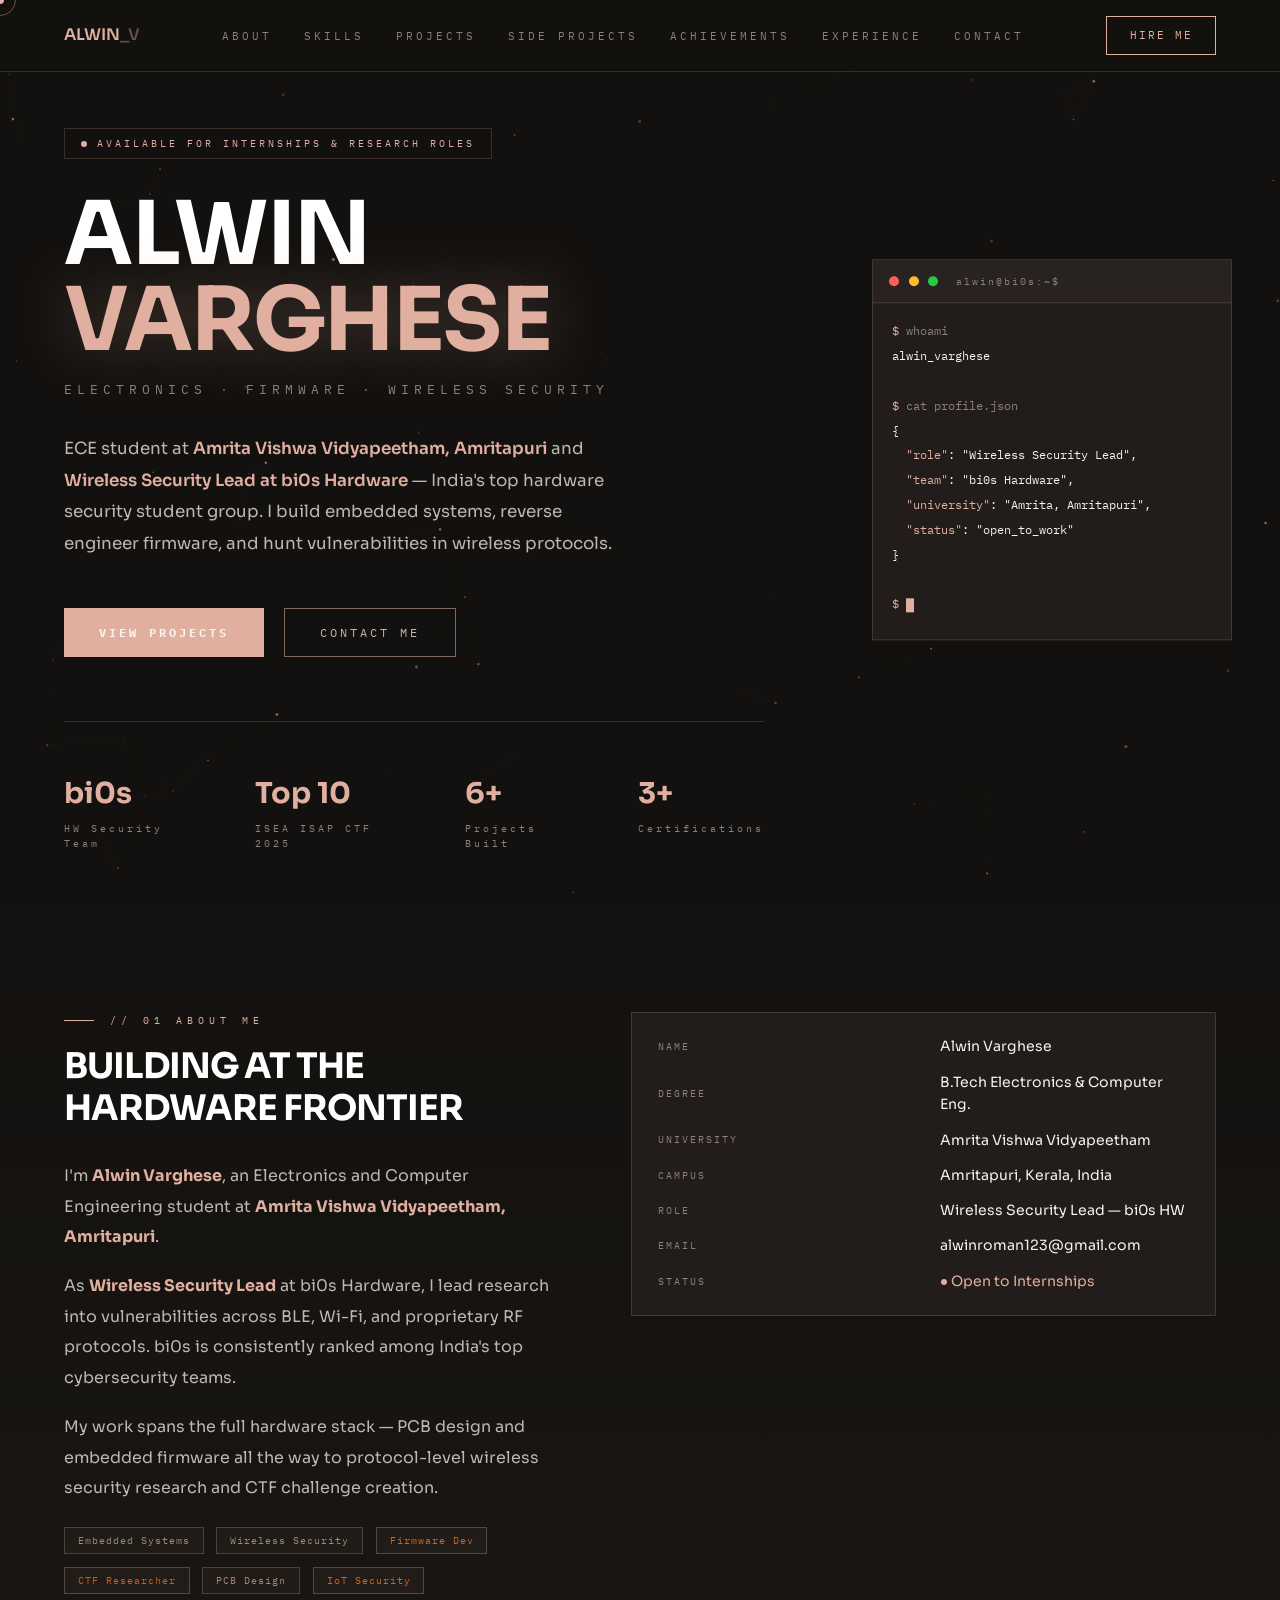
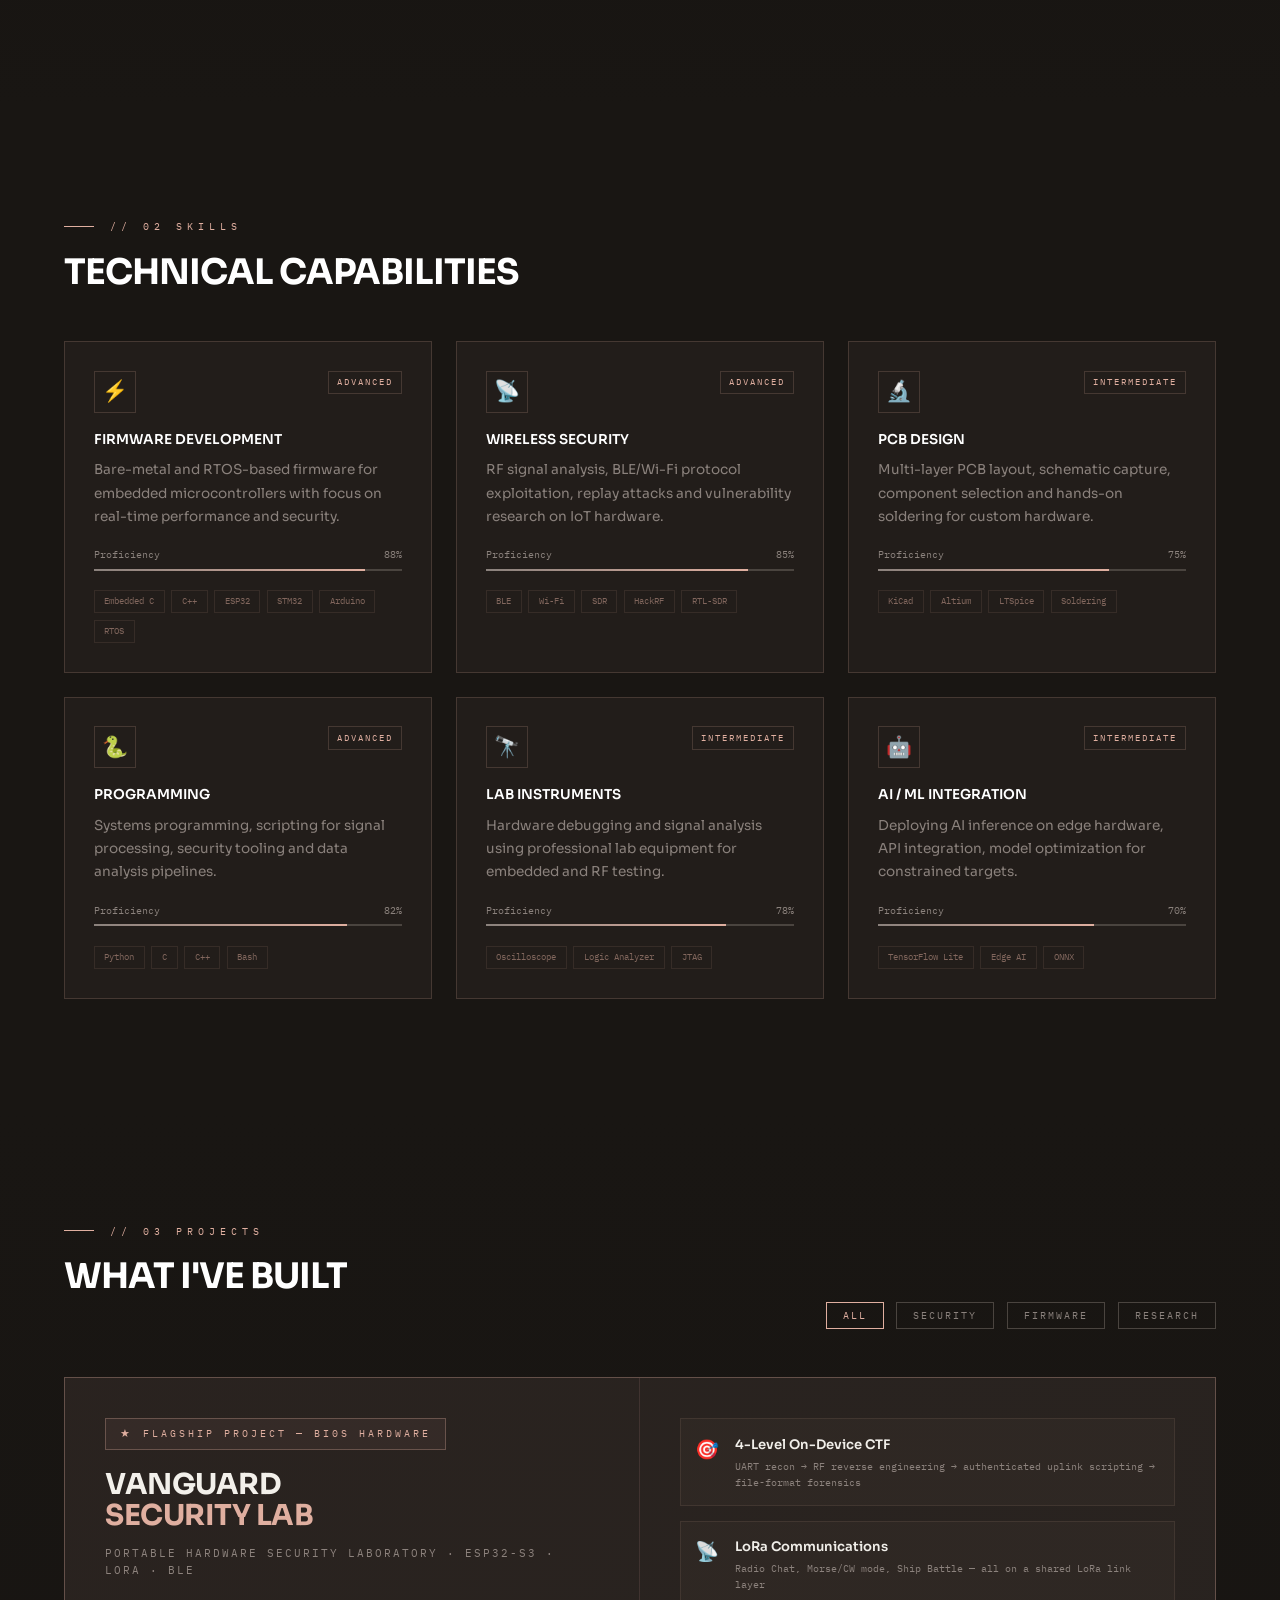
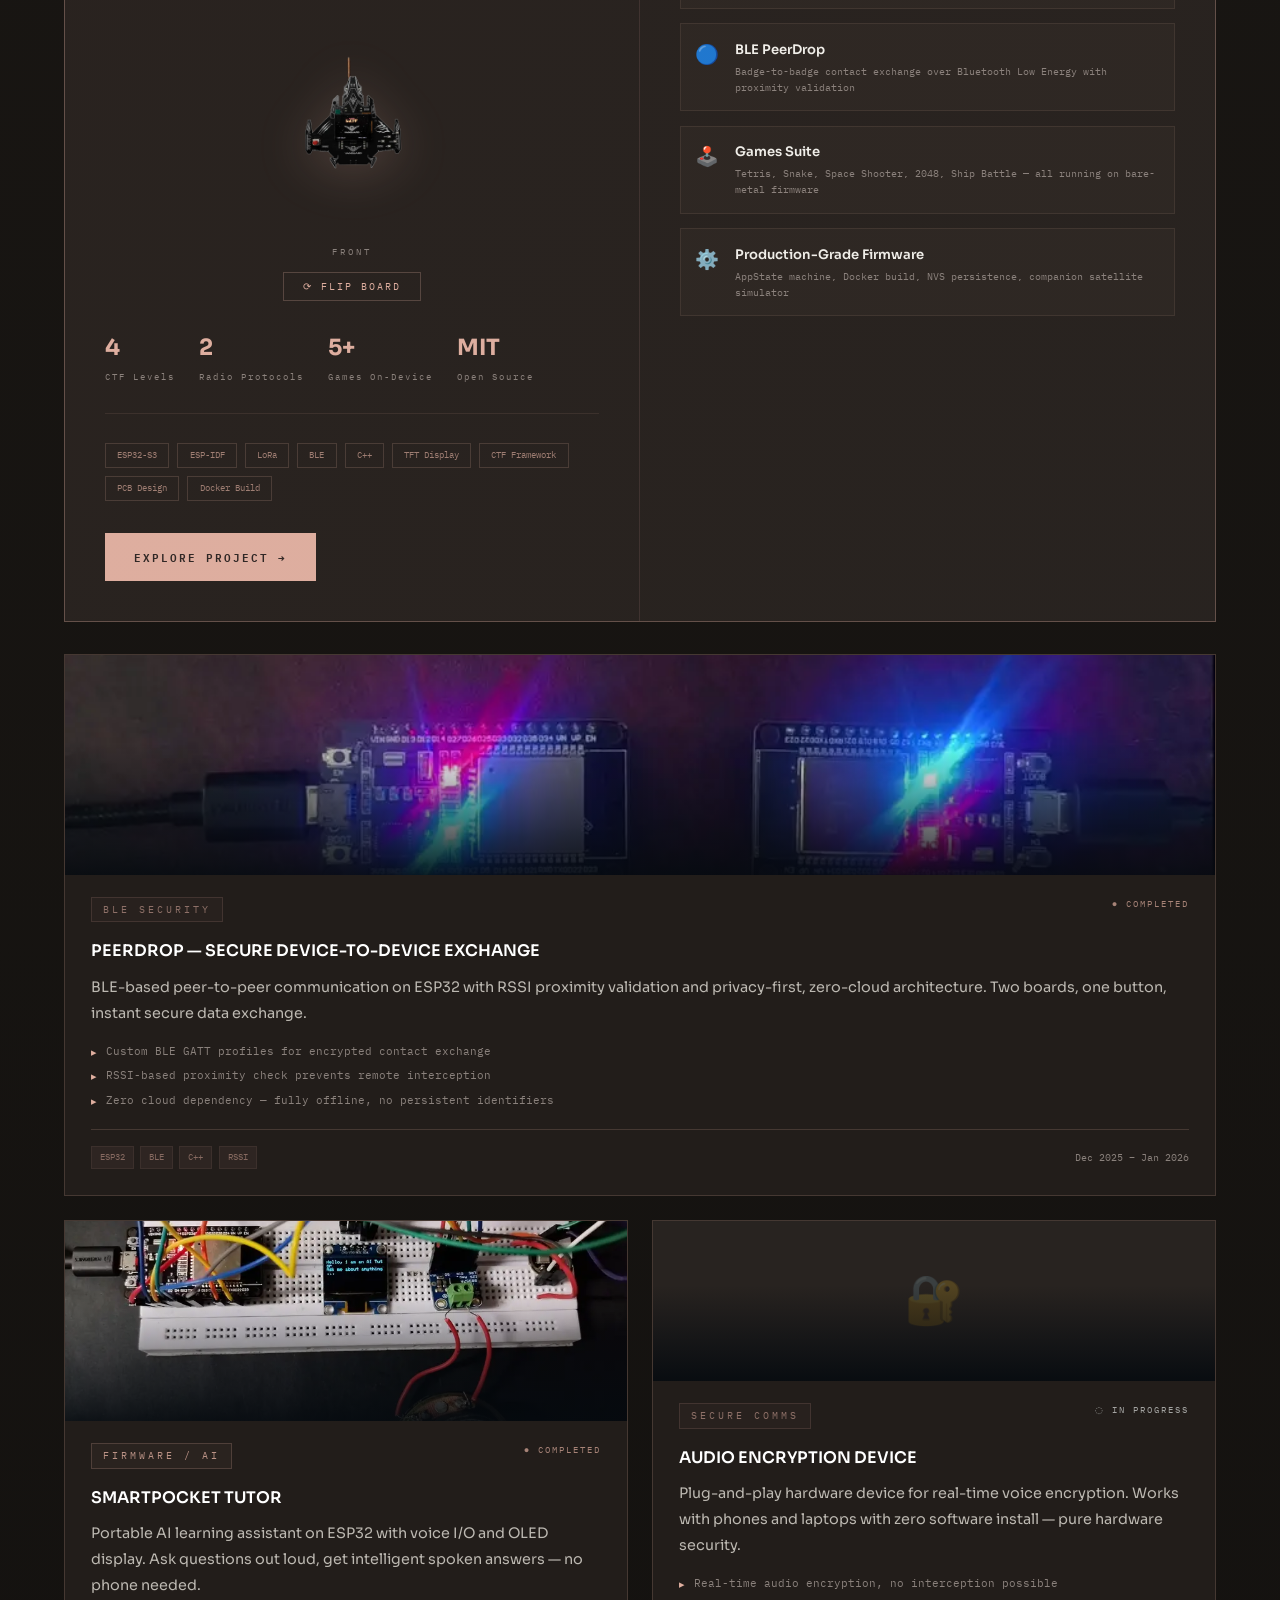
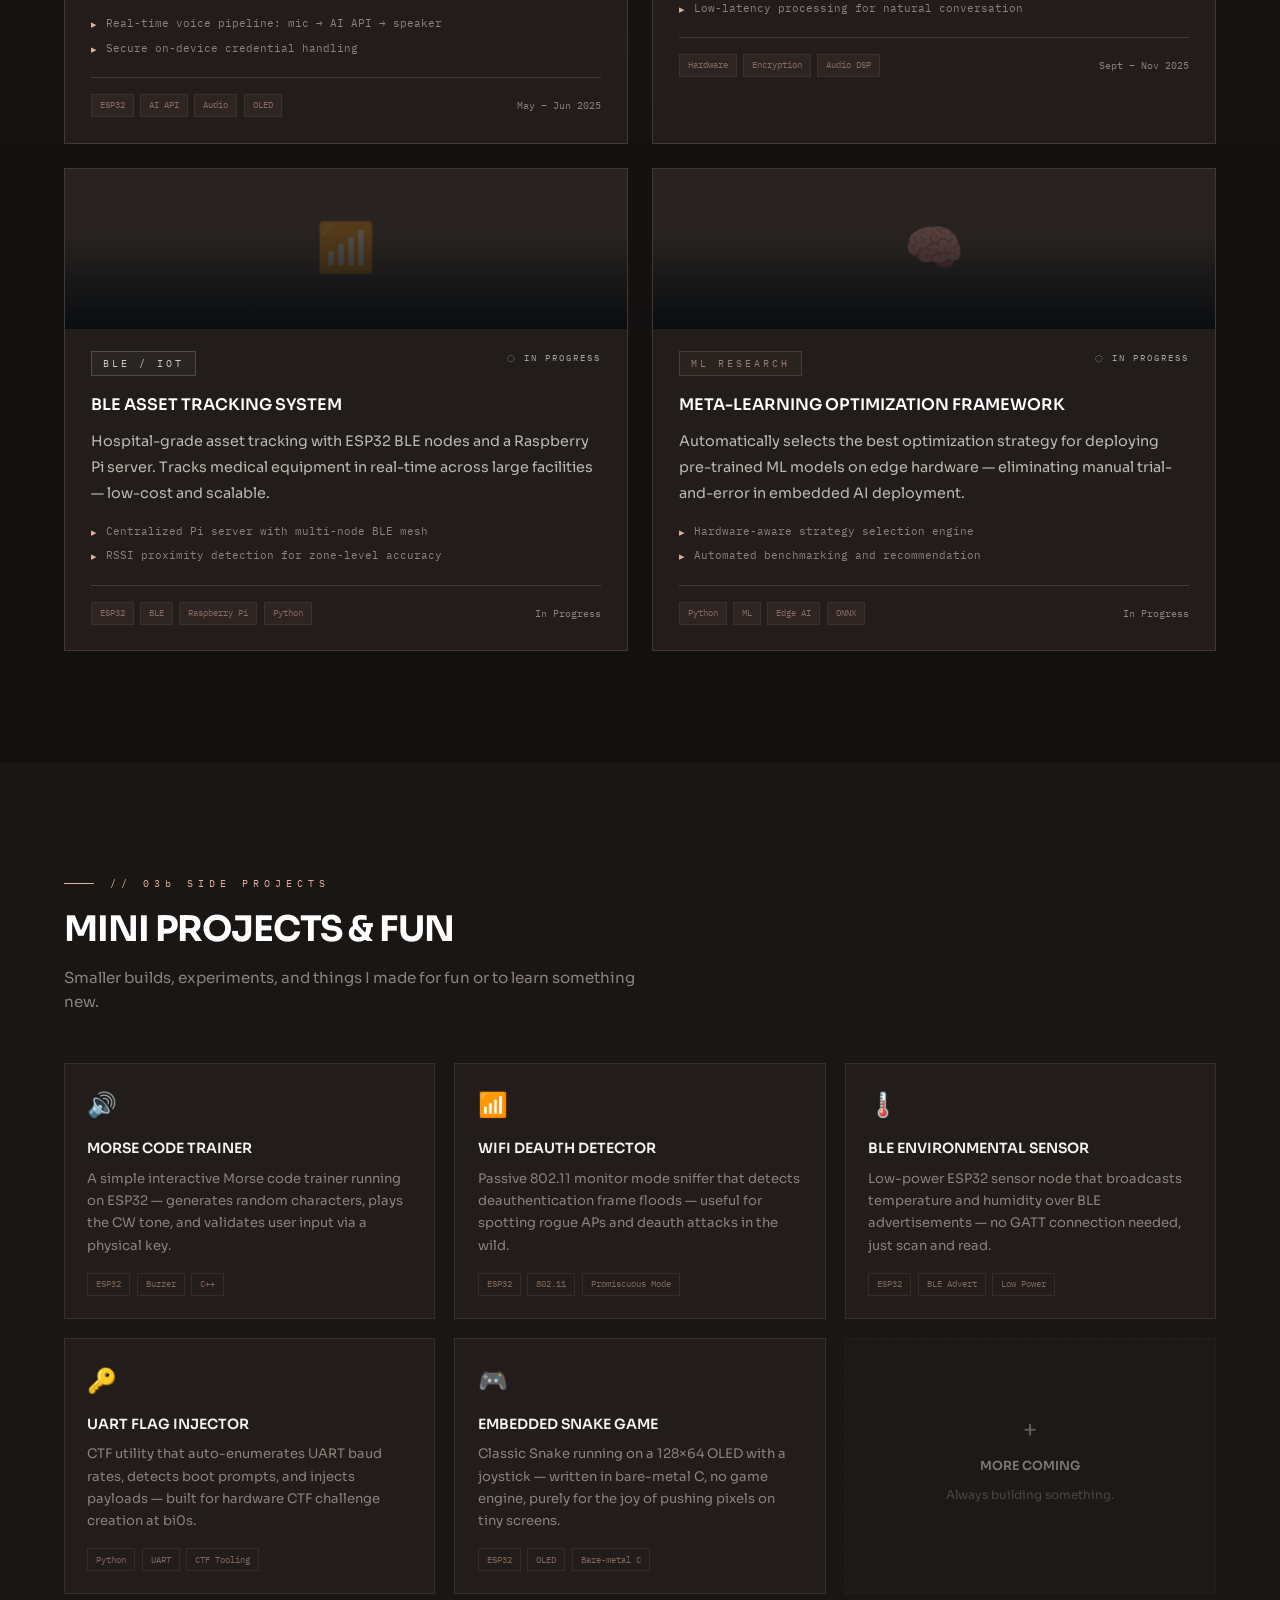
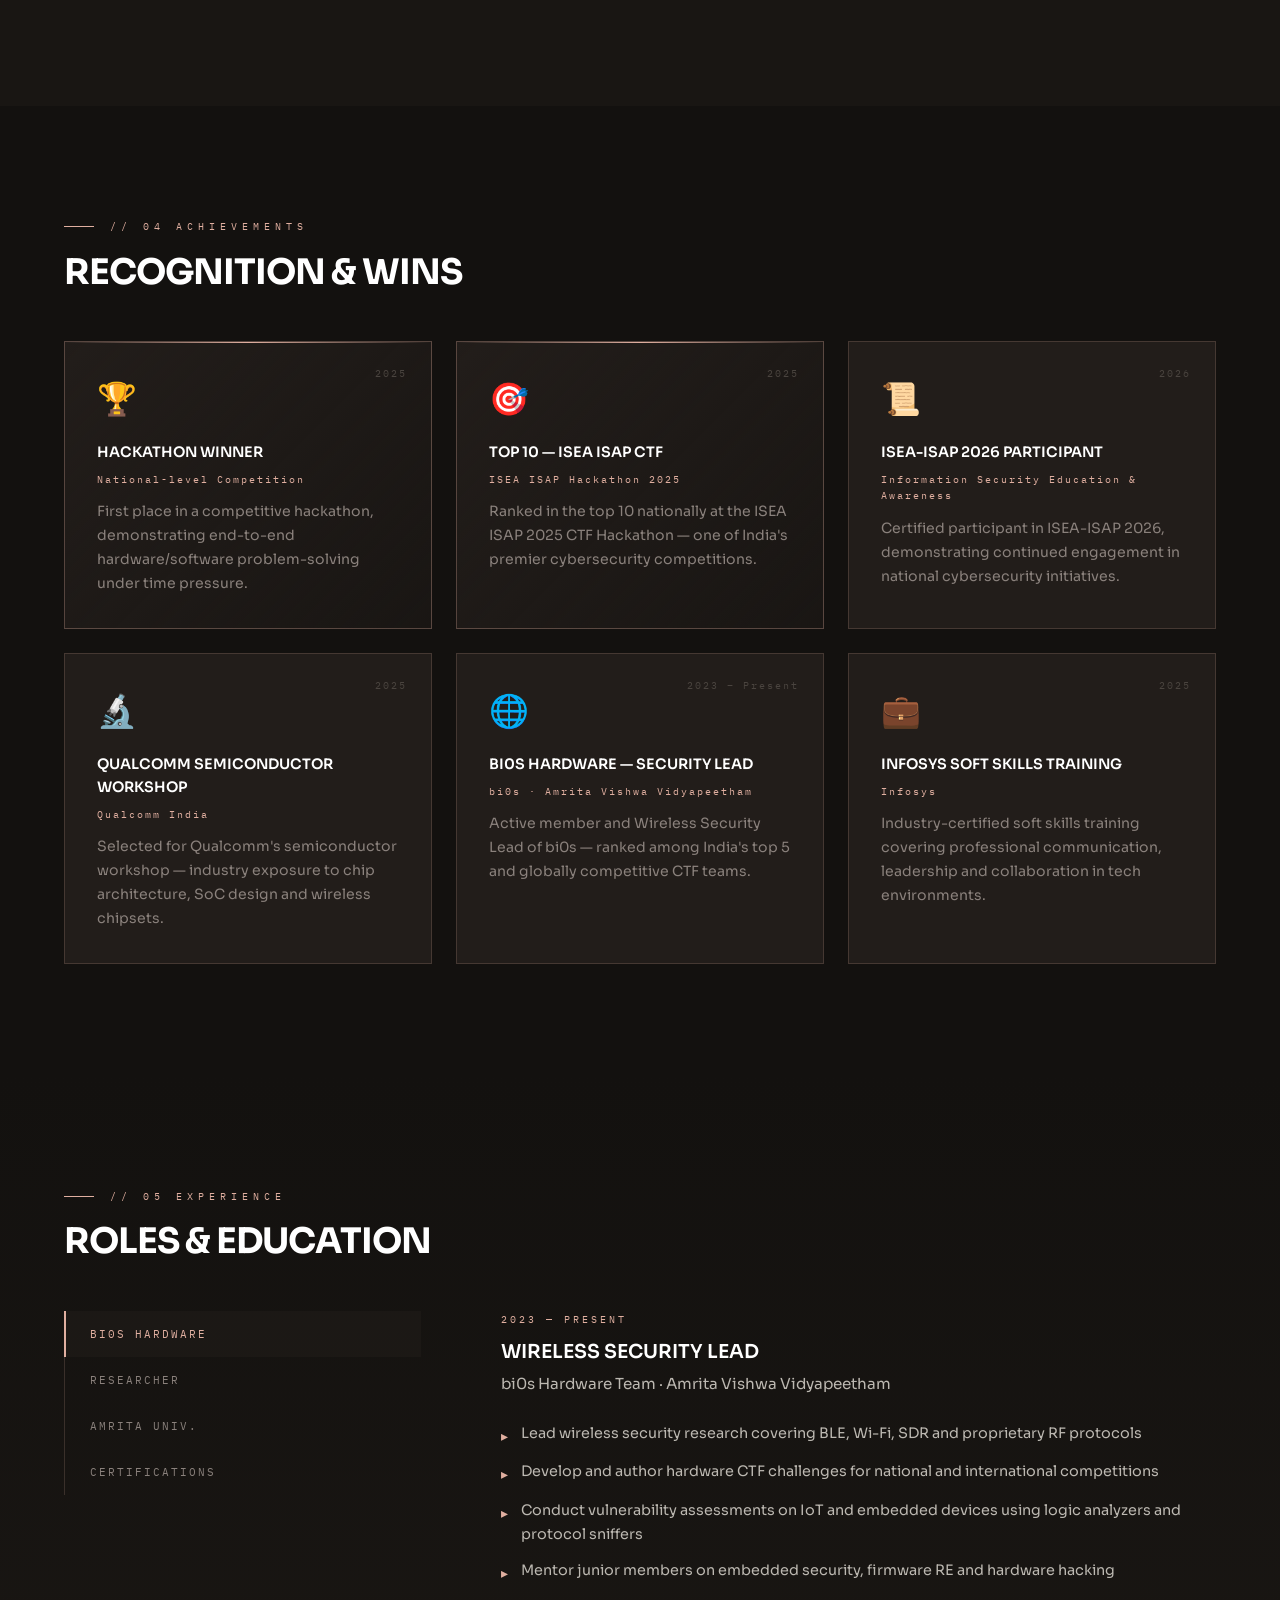
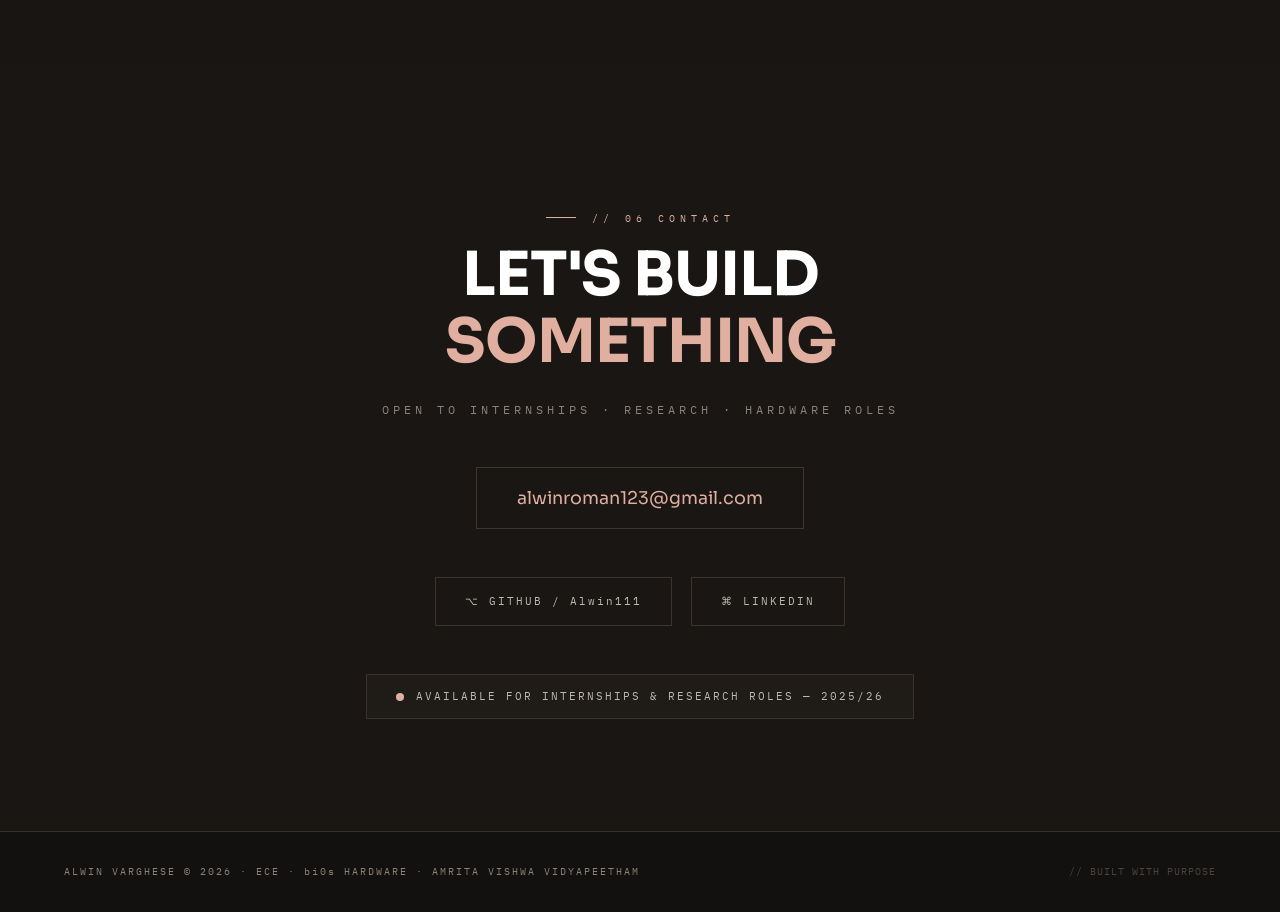
==== index.html @ 359947d6 "Initial portfolio release" ====
<!DOCTYPE html>
<html lang="en">
<head>
<meta charset="UTF-8">
<meta name="viewport" content="width=device-width, initial-scale=1.0">
<title>Alwin Varghese — Portfolio</title>
<link href="https://fonts.googleapis.com/css2?family=IBM+Plex+Mono:wght@400;500;600&family=Sora:wght@400;500;600;700&display=swap" rel="stylesheet">
<style>
*,*::before,*::after{margin:0;padding:0;box-sizing:border-box}
:root{
  --neon:#e0afa0;--neon-dim:rgba(224,175,160,0.18);--neon-glow:rgba(224,175,160,0.4);
  --purple:#a8847a;--pink:#c99a8c;--yellow:#bcb8b1;
  --bg:#13110f;--bg2:#191613;--bg3:#201c19;--card:#221d1a;--card2:#282320;
  --border:rgba(224,175,160,0.18);--border-bright:rgba(224,175,160,0.55);
  --text:#bcb8b1;--text-bright:#f4f3ee;--muted:#8a817c;--muted2:#4a443f;
  --font-mono:'IBM Plex Mono',monospace;
  --font-head:'Sora',sans-serif;
  --font-body:'Sora',sans-serif;
}
html{scroll-behavior:smooth}
body{background:var(--bg);color:var(--text);font-family:var(--font-body);font-size:16px;line-height:1.6;overflow-x:hidden;cursor:none}
.cursor{position:fixed;width:8px;height:8px;background:var(--neon);border-radius:50%;pointer-events:none;z-index:9999;transform:translate(-50%,-50%);mix-blend-mode:screen;transition:width .2s,height .2s}
.cursor-ring{position:fixed;width:32px;height:32px;border:1px solid var(--neon-glow);border-radius:50%;pointer-events:none;z-index:9998;transform:translate(-50%,-50%);transition:all .12s ease}
.cursor.big{width:16px;height:16px}
.cursor-ring.big{width:50px;height:50px;border-color:rgba(224,175,160,.7)}
#bgCanvas{position:fixed;top:0;left:0;width:100%;height:100%;z-index:0}
.scanline{position:fixed;top:0;left:0;right:0;height:2px;background:linear-gradient(90deg,transparent,rgba(224,175,160,.06),transparent);z-index:3;pointer-events:none;animation:scan 7s linear infinite}
@keyframes scan{0%{top:-2px}100%{top:100vh}}

/* NAV */
nav{position:fixed;top:0;left:0;right:0;z-index:100;padding:1rem 4rem;display:flex;justify-content:space-between;align-items:center;background:rgba(19,17,15,.94);backdrop-filter:blur(24px);border-bottom:1px solid var(--border)}
.nav-logo{font-family:var(--font-head);font-size:1rem;font-weight:600;color:var(--neon);letter-spacing:0px;cursor:none}
.nav-logo span{color:rgba(224,175,160,.4)}
.nav-links{display:flex;gap:2rem;list-style:none}
.nav-links a{font-family:var(--font-mono);font-size:.68rem;color:var(--muted);text-decoration:none;letter-spacing:3px;text-transform:uppercase;transition:color .3s;position:relative;cursor:none}
.nav-links a::after{content:'';position:absolute;bottom:-4px;left:0;width:0;height:1px;background:var(--neon);transition:width .3s}
.nav-links a:hover{color:#e0afa0}
.nav-links a:hover::after{width:100%}
.nav-cta{font-family:var(--font-mono);font-size:.68rem;padding:.6rem 1.4rem;background:transparent;color:var(--neon);border:1px solid var(--neon);cursor:none;transition:all .3s;letter-spacing:2px;text-decoration:none}
.nav-cta:hover{background:var(--neon);color:#f4f3ee}
section{position:relative;z-index:1}

/* HERO */
#hero{min-height:100vh;display:flex;align-items:center;padding:0 4rem;padding-top:80px;overflow:hidden}
.hero-left{flex:1;max-width:700px}
.hero-status{display:inline-flex;align-items:center;gap:.6rem;font-family:var(--font-mono);font-size:.65rem;color:var(--neon);letter-spacing:3px;border:1px solid var(--neon-dim);padding:.4rem 1rem;margin-bottom:2rem;opacity:0;animation:fadeUp .7s .2s forwards}
.hero-status-dot{width:6px;height:6px;background:var(--neon);border-radius:50%;animation:pulse 2s infinite}
@keyframes pulse{0%,100%{opacity:1;transform:scale(1)}50%{opacity:.5;transform:scale(.7)}}
h1.hero-name{font-family:var(--font-head);font-size:clamp(3rem,7vw,5.5rem);font-weight:700;line-height:.98;letter-spacing:-1.5px;color:#fff;margin-bottom:1rem;opacity:0;animation:fadeUp .7s .4s forwards}
h1.hero-name .line2{color:var(--neon);display:block;text-shadow:0 0 60px rgba(224,175,160,.3)}
.hero-role{font-family:var(--font-mono);font-size:.8rem;color:var(--muted);letter-spacing:5px;margin-bottom:2rem;opacity:0;animation:fadeUp .7s .6s forwards}
.hero-role span{color:rgba(224,175,160,.5);margin:0 .8rem}
.hero-desc{font-size:1.05rem;color:var(--text);line-height:1.9;max-width:560px;margin-bottom:3rem;opacity:0;animation:fadeUp .7s .8s forwards}
.hero-desc strong{color:var(--neon);font-weight:600}
.hero-actions{display:flex;gap:1.2rem;flex-wrap:wrap;opacity:0;animation:fadeUp .7s 1s forwards}
.btn-main{font-family:var(--font-mono);font-size:.72rem;letter-spacing:3px;padding:1rem 2.2rem;background:var(--neon);color:#f4f3ee;border:none;cursor:none;font-weight:700;transition:all .3s;text-transform:uppercase}
.btn-main:hover{background:#c99a8c;transform:translateY(-2px)}
.btn-ghost{font-family:var(--font-mono);font-size:.72rem;letter-spacing:3px;padding:1rem 2.2rem;background:transparent;color:var(--text);border:1px solid var(--border-bright);cursor:none;transition:all .3s;text-transform:uppercase}
.btn-ghost:hover{border-color:var(--neon);color:var(--neon);transform:translateY(-2px)}
.hero-metrics{display:flex;gap:3rem;margin-top:4rem;padding-top:3rem;border-top:1px solid var(--border);opacity:0;animation:fadeUp .7s 1.2s forwards}
.metric{display:flex;flex-direction:column;gap:.3rem}
.metric-val{font-family:var(--font-head);font-size:1.8rem;font-weight:700;color:#e0afa0}
.metric-label{font-family:var(--font-mono);font-size:.6rem;color:var(--muted);letter-spacing:3px}
.hero-right{position:absolute;right:3rem;top:50%;transform:translateY(-50%);opacity:0;animation:fadeIn 1.5s 1.5s forwards}
.terminal{width:360px;background:var(--card);border:1px solid var(--border);font-family:var(--font-mono);font-size:.72rem;overflow:hidden}
.terminal-bar{display:flex;align-items:center;gap:.6rem;padding:.8rem 1rem;background:var(--card2);border-bottom:1px solid var(--border)}
.t-dot{width:10px;height:10px;border-radius:50%}
.t-dot.r{background:#ff5f57}.t-dot.y{background:#febc2e}.t-dot.g{background:#28c840}
.terminal-title{font-size:.65rem;color:var(--muted);margin-left:.5rem;letter-spacing:2px}
.terminal-body{padding:1.2rem}
.t-line{color:var(--muted);margin-bottom:.4rem;line-height:1.6}
.t-line .prompt{color:#e0afa0}
.t-line .val{color:var(--text-bright)}
.t-line .val.green{color:#f4f3ee}.t-line .val.yellow{color:#e0afa0}.t-line .val.cyan{color:#f4f3ee}
.t-cursor{display:inline-block;width:8px;height:14px;background:var(--neon);animation:blink 1s infinite;vertical-align:middle}
@keyframes blink{0%,100%{opacity:1}50%{opacity:0}}

/* SECTION COMMON */
.section-eyebrow{font-family:var(--font-mono);font-size:.65rem;color:var(--neon);letter-spacing:5px;margin-bottom:1rem;display:flex;align-items:center;gap:1rem}
.section-eyebrow::before{content:'';width:30px;height:1px;background:var(--neon)}
.section-h{font-family:var(--font-head);font-size:clamp(1.6rem,3vw,2.2rem);font-weight:700;color:#fff;letter-spacing:-1px;margin-bottom:2rem;line-height:1.2}

/* ABOUT */
#about{padding:7rem 4rem;background:linear-gradient(180deg,var(--bg) 0%,var(--bg2) 100%)}
.about-grid{display:grid;grid-template-columns:1fr 1.2fr;gap:5rem;align-items:start}
.about-p{font-size:1rem;color:var(--text);line-height:1.9;margin-bottom:1.2rem}
.about-p strong{color:#e0afa0}
.badge-row{display:flex;gap:.8rem;flex-wrap:wrap;margin-top:1.5rem}
.badge{font-family:var(--font-mono);font-size:.6rem;padding:.3rem .8rem;border:1px solid rgba(224,175,160,.25);color:rgba(224,175,160,.7);letter-spacing:1px;background:rgba(224,175,160,.04)}
.badge.purple{border-color:rgba(168,132,122,.4);color:rgba(220,110,40,.9);background:rgba(168,132,122,.06)}
.badge.pink{border-color:rgba(168,132,122,.4);color:rgba(220,100,35,.9);background:rgba(168,132,122,.06)}
.info-card{background:var(--card);border:1px solid var(--border);padding:1.4rem 1.6rem;display:grid;grid-template-columns:1fr 1fr;gap:.8rem 2rem}
.info-row{display:contents}
.info-key{font-family:var(--font-mono);font-size:.65rem;color:var(--muted);letter-spacing:2px;align-self:center}
.info-val{font-size:.88rem;color:var(--text-bright);align-self:center}
.info-val.online{color:#e0afa0}

/* SKILLS */
#skills{padding:7rem 4rem;background:var(--bg2)}
.skills-container{display:grid;grid-template-columns:repeat(3,1fr);gap:1.5rem;margin-top:3rem}
.skill-card{background:var(--card);border:1px solid var(--border);padding:1.8rem;position:relative;overflow:hidden;transition:all .35s}
.skill-card:hover{border-color:var(--border-bright);transform:translateY(-5px)}
.skill-card-top{display:flex;align-items:flex-start;justify-content:space-between;margin-bottom:1rem}
.skill-icon2{width:42px;height:42px;border:1px solid var(--neon-dim);display:flex;align-items:center;justify-content:center;font-size:1.3rem}
.skill-level{font-family:var(--font-mono);font-size:.58rem;color:var(--neon);letter-spacing:2px;padding:.2rem .5rem;border:1px solid var(--neon-dim)}
.skill-title{font-family:var(--font-head);font-size:.85rem;font-weight:600;color:#fff;letter-spacing:0px;margin-bottom:.5rem}
.skill-desc2{font-size:.85rem;color:var(--muted);line-height:1.7;margin-bottom:1.2rem}
.skill-bar-wrap{margin-bottom:1.2rem}
.skill-bar-label{display:flex;justify-content:space-between;font-family:var(--font-mono);font-size:.6rem;color:var(--muted);margin-bottom:.4rem}
.skill-bar{height:2px;background:var(--muted2);position:relative;overflow:hidden}
.skill-bar-fill{height:100%;background:linear-gradient(90deg,#8a817c,#e0afa0);width:0;transition:width 1.5s cubic-bezier(.4,0,.2,1)}
.skill-tags2{display:flex;flex-wrap:wrap;gap:.4rem}
.stag{font-family:var(--font-mono);font-size:.58rem;padding:.2rem .6rem;color:rgba(224,175,160,.5);border:1px solid rgba(224,175,160,.1)}

/* ===== PROJECTS ===== */
#projects{padding:7rem 4rem;background:linear-gradient(180deg,var(--bg2) 0%,var(--bg) 100%)}
.projects-header{display:flex;justify-content:space-between;align-items:flex-end;margin-bottom:3rem}
.proj-filter{display:flex;gap:.8rem;flex-wrap:wrap}
.filter-btn{font-family:var(--font-mono);font-size:.62rem;letter-spacing:2px;padding:.4rem 1rem;background:transparent;color:var(--muted);border:1px solid var(--muted2);cursor:none;transition:all .3s;text-transform:uppercase}
.filter-btn.active,.filter-btn:hover{color:var(--neon);border-color:#e0afa0}
.projects-grid2{display:grid;grid-template-columns:repeat(2,1fr);gap:1.5rem}
.proj-card{background:var(--card);border:1px solid var(--border);overflow:hidden;transition:all .35s;position:relative;cursor:none}
.proj-card:hover{border-color:rgba(224,175,160,.4);transform:translateY(-4px)}
.proj-card.featured{grid-column:span 2}
/* Clickable */
.proj-card-link{display:block;text-decoration:none;color:inherit;cursor:none}
.proj-card-link:hover .proj-title2{color:#e0afa0}

/* PROJECT IMAGE */
.proj-img-wrap{position:relative;overflow:hidden;height:220px;background:var(--card2)}
.proj-img-wrap img{width:100%;height:100%;object-fit:cover;transition:transform .5s ease;display:block}
.proj-card:hover .proj-img-wrap img{transform:scale(1.04)}
.proj-img-placeholder{height:160px;background:var(--card2);display:flex;align-items:center;justify-content:center;font-size:3rem;color:rgba(224,175,160,.2);position:relative}
.proj-img-overlay{position:absolute;inset:0;background:linear-gradient(to bottom,transparent 40%,rgba(5,10,15,.9));pointer-events:none}
.proj-click-hint{position:absolute;bottom:.8rem;right:1rem;font-family:var(--font-mono);font-size:.6rem;color:var(--neon);letter-spacing:2px;opacity:0;transition:opacity .3s}
.proj-card:hover .proj-click-hint{opacity:1}

.proj-header{padding:1.4rem 1.6rem 0;display:flex;justify-content:space-between;align-items:flex-start}
.proj-cat{font-family:var(--font-mono);font-size:.6rem;letter-spacing:3px;padding:.25rem .7rem;border:1px solid;text-transform:uppercase}
.proj-cat.security{color:rgba(168,132,122,.8);border-color:rgba(168,132,122,.2);background:rgba(168,132,122,.04)}
.proj-cat.firmware{color:rgba(224,175,160,.8);border-color:rgba(224,175,160,.2);background:rgba(224,175,160,.04)}
.proj-cat.research{color:rgba(168,132,122,.9);border-color:rgba(168,132,122,.25);background:rgba(168,132,122,.05)}
.proj-cat.ble{color:rgba(220,222,221,.9);border-color:rgba(220,222,221,.2);background:rgba(220,222,221,.04)}
.proj-status-badge{font-family:var(--font-mono);font-size:.58rem;letter-spacing:2px;color:var(--muted)}
.proj-status-badge.wip{color:rgba(220,222,221,.7)}
.proj-status-badge.done{color:rgba(224,175,160,.7)}
.proj-body{padding:1rem 1.6rem 1.6rem}
.proj-title2{font-family:var(--font-head);font-size:1rem;font-weight:600;color:#fff;letter-spacing:0px;margin-bottom:.7rem;transition:color .3s}
.proj-desc2{font-size:.9rem;color:var(--text);line-height:1.8;margin-bottom:1rem}
.proj-highlights{display:flex;flex-direction:column;gap:.4rem;margin-bottom:1.2rem}
.proj-highlight{font-family:var(--font-mono);font-size:.67rem;color:var(--muted);display:flex;align-items:flex-start;gap:.6rem}
.proj-highlight::before{content:"▸";color:var(--neon);flex-shrink:0;margin-top:1px}
.proj-footer{display:flex;justify-content:space-between;align-items:center;padding-top:1rem;border-top:1px solid var(--border)}
.proj-tags2{display:flex;gap:.4rem;flex-wrap:wrap}
.ptag{font-family:var(--font-mono);font-size:.57rem;padding:.2rem .5rem;background:rgba(224,175,160,.06);color:rgba(224,175,160,.5);border:1px solid rgba(224,175,160,.08)}
.proj-date{font-family:var(--font-mono);font-size:.6rem;color:var(--muted);white-space:nowrap}

/* ===== PROJECT DETAIL MODAL ===== */
.modal-overlay{position:fixed;inset:0;background:rgba(16,14,12,.98);z-index:500;overflow-y:auto;opacity:0;pointer-events:none;transition:opacity .4s}
.modal-overlay.open{opacity:1;pointer-events:all}
.modal-inner{max-width:900px;margin:0 auto;padding:6rem 3rem 4rem;min-height:100vh}
.modal-back{font-family:var(--font-mono);font-size:.7rem;color:var(--neon);letter-spacing:3px;background:transparent;border:1px solid var(--neon-dim);padding:.6rem 1.2rem;cursor:none;margin-bottom:3rem;display:inline-flex;align-items:center;gap:.6rem;transition:all .3s}
.modal-back:hover{background:rgba(224,175,160,.07)}
.modal-eyebrow{font-family:var(--font-mono);font-size:.65rem;color:var(--neon);letter-spacing:4px;margin-bottom:1rem}
.modal-title{font-family:var(--font-head);font-size:clamp(1.8rem,4vw,2.8rem);font-weight:700;color:#fff;letter-spacing:-1px;margin-bottom:1rem;line-height:1.1}
.modal-sub{font-size:1.05rem;color:var(--text);line-height:1.9;margin-bottom:2rem}
.modal-meta{display:flex;gap:2rem;flex-wrap:wrap;margin-bottom:3rem;padding-bottom:2rem;border-bottom:1px solid var(--border)}
.modal-meta-item{display:flex;flex-direction:column;gap:.3rem}
.modal-meta-key{font-family:var(--font-mono);font-size:.6rem;color:var(--muted);letter-spacing:3px}
.modal-meta-val{font-size:.9rem;color:var(--text-bright)}
/* Images in modal */
.modal-images{display:grid;grid-template-columns:repeat(auto-fit,minmax(350px,1fr));gap:1rem;margin-bottom:2.5rem}
.modal-img-wrap{position:relative;overflow:hidden;border:1px solid var(--border)}
.modal-img-wrap img{width:100%;height:280px;object-fit:cover;display:block;transition:transform .4s}
.modal-img-wrap:hover img{transform:scale(1.03)}
.modal-img-caption{font-family:var(--font-mono);font-size:.6rem;color:var(--muted);padding:.5rem .8rem;background:var(--card2);letter-spacing:2px}
/* Sections in modal */
.modal-section{margin-bottom:2.5rem}
.modal-section-title{font-family:var(--font-head);font-size:.85rem;font-weight:600;color:var(--neon);letter-spacing:3px;margin-bottom:1.2rem;display:flex;align-items:center;gap:1rem}
.modal-section-title::after{content:'';flex:1;height:1px;background:var(--border)}
.modal-section p{font-size:.95rem;color:var(--text);line-height:1.9;margin-bottom:.8rem}
.modal-bullets{list-style:none;display:flex;flex-direction:column;gap:.7rem}
.modal-bullets li{font-size:.92rem;color:var(--text);line-height:1.7;display:flex;gap:.8rem}
.modal-bullets li::before{content:"▸";color:var(--neon);flex-shrink:0;margin-top:3px}
.modal-tags-row{display:flex;flex-wrap:wrap;gap:.6rem;margin-top:.5rem}
.modal-tag{font-family:var(--font-mono);font-size:.65rem;padding:.3rem .8rem;border:1px solid rgba(224,175,160,.2);color:rgba(224,175,160,.7);background:rgba(224,175,160,.04)}
/* GitHub link */
.modal-github{display:inline-flex;align-items:center;gap:.8rem;font-family:var(--font-mono);font-size:.72rem;letter-spacing:2px;padding:1rem 2rem;border:1px solid rgba(224,175,160,.3);color:var(--neon);text-decoration:none;transition:all .3s;cursor:none;margin-top:1rem}
.modal-github:hover{background:rgba(224,175,160,.07);border-color:#e0afa0}
.modal-placeholder-note{font-family:var(--font-mono);font-size:.75rem;color:var(--muted);border:1px dashed var(--muted2);padding:2rem;text-align:center;line-height:1.8}
.modal-placeholder-note span{color:#e0afa0}

/* ACHIEVEMENTS */
#achievements{padding:7rem 4rem;background:var(--bg)}
.ach-grid{display:grid;grid-template-columns:repeat(3,1fr);gap:1.5rem;margin-top:3rem}
.ach-card{background:var(--card);border:1px solid var(--border);padding:2rem;position:relative;overflow:hidden;transition:all .35s}
.ach-card:hover{border-color:var(--border-bright);transform:translateY(-4px)}
.ach-card.highlight-card{border-color:rgba(224,175,160,.3);background:linear-gradient(135deg,var(--card),rgba(224,175,160,.03))}
.ach-card::before{content:'';position:absolute;top:0;left:0;right:0;height:1px;background:linear-gradient(90deg,transparent,var(--neon),transparent);opacity:0;transition:opacity .35s}
.ach-card:hover::before,.ach-card.highlight-card::before{opacity:1}
.ach-icon2{font-size:2rem;margin-bottom:1rem}
.ach-title2{font-family:var(--font-head);font-size:.9rem;font-weight:600;color:#fff;letter-spacing:0px;margin-bottom:.4rem}
.ach-org{font-family:var(--font-mono);font-size:.65rem;color:var(--neon);letter-spacing:2px;margin-bottom:.8rem}
.ach-desc2{font-size:.88rem;color:var(--muted);line-height:1.7}
.ach-year{position:absolute;top:1.5rem;right:1.5rem;font-family:var(--font-mono);font-size:.6rem;color:var(--muted2);letter-spacing:2px}

/* EXPERIENCE */
#experience{padding:7rem 4rem;background:linear-gradient(180deg,var(--bg) 0%,var(--bg2) 100%)}
.exp-grid{display:grid;grid-template-columns:1fr 2fr;gap:5rem;margin-top:3rem}
.exp-nav{display:flex;flex-direction:column;gap:0;border-left:1px solid var(--border)}
.exp-tab{font-family:var(--font-mono);font-size:.68rem;letter-spacing:2px;padding:1rem 1.5rem;color:var(--muted);cursor:none;transition:all .3s;text-align:left;background:transparent;border:none;border-left:2px solid transparent;margin-left:-1px;text-transform:uppercase}
.exp-tab.active,.exp-tab:hover{color:var(--neon);border-left-color:var(--neon);background:rgba(224,175,160,.03)}
.exp-panel{display:none}
.exp-panel.active{display:block}
.exp-date2{font-family:var(--font-mono);font-size:.65rem;color:var(--neon);letter-spacing:3px;margin-bottom:.6rem}
.exp-title2{font-family:var(--font-head);font-size:1.2rem;font-weight:600;color:#fff;letter-spacing:0px;margin-bottom:.3rem}
.exp-org2{font-size:.95rem;color:var(--text);margin-bottom:1.5rem}
.exp-bullets{display:flex;flex-direction:column;gap:.7rem}
.exp-bullet{display:flex;gap:.8rem;font-size:.9rem;color:var(--text);line-height:1.7}
.exp-bullet::before{content:"▸";color:var(--neon);flex-shrink:0;margin-top:3px}
.cert-list{display:flex;flex-direction:column;gap:.8rem;margin-top:1.5rem}
.cert-item{display:flex;align-items:center;gap:.8rem;font-family:var(--font-mono);font-size:.72rem;color:var(--text);padding:.8rem 1rem;border:1px solid var(--border);background:var(--card)}
.cert-item::before{content:"✓";color:var(--neon);font-size:.8rem}

/* CONTACT */
#contact{padding:7rem 4rem;background:var(--bg2);text-align:center}
.contact-inner{max-width:700px;margin:0 auto}
.contact-big{font-family:var(--font-head);font-size:clamp(2.2rem,5vw,3.8rem);font-weight:700;color:#fff;letter-spacing:-1px;line-height:1.1;margin-bottom:1.5rem}
.contact-big span{color:#e0afa0}
.contact-sub2{font-family:var(--font-mono);font-size:.75rem;color:var(--muted);letter-spacing:4px;margin-bottom:3rem}
.contact-email2{display:inline-block;font-family:var(--font-head);font-size:1.1rem;color:var(--neon);letter-spacing:0px;border:1px solid rgba(224,175,160,.2);padding:1rem 2.5rem;margin-bottom:3rem;transition:all .3s;text-decoration:none;cursor:none}
.contact-email2:hover{background:rgba(224,175,160,.05);border-color:#e0afa0}
.contact-socials{display:flex;justify-content:center;gap:1.2rem;flex-wrap:wrap;margin-bottom:3rem}
.social-link{display:flex;align-items:center;gap:.7rem;font-family:var(--font-mono);font-size:.7rem;letter-spacing:2px;padding:.9rem 1.8rem;border:1px solid var(--border);color:var(--text);text-decoration:none;transition:all .3s;cursor:none}
.social-link:hover{border-color:var(--neon);color:#e0afa0}
.availability{display:inline-flex;align-items:center;gap:.8rem;font-family:var(--font-mono);font-size:.68rem;color:var(--text);letter-spacing:2px;border:1px solid rgba(224,175,160,.15);padding:.8rem 1.8rem;background:rgba(224,175,160,.03)}
.av-dot{width:8px;height:8px;background:var(--neon);border-radius:50%;animation:pulse 2s infinite}

/* FOOTER */
footer{background:var(--bg);border-top:1px solid var(--border);padding:2rem 4rem;display:flex;justify-content:space-between;align-items:center;position:relative;z-index:1;flex-wrap:wrap;gap:1rem}
.footer-left{font-family:var(--font-mono);font-size:.62rem;color:var(--muted);letter-spacing:2px}
.footer-right{font-family:var(--font-mono);font-size:.62rem;color:var(--muted2);letter-spacing:1px}

/* ANIMATIONS */
@keyframes fadeUp{from{opacity:0;transform:translateY(25px)}to{opacity:1;transform:translateY(0)}}
@keyframes fadeIn{from{opacity:0}to{opacity:1}}
.reveal{opacity:0;transform:translateY(35px);transition:opacity .75s ease,transform .75s ease}
.reveal.visible{opacity:1;transform:none}
.reveal-delay-1{transition-delay:.1s}
.reveal-delay-2{transition-delay:.2s}
.reveal-delay-3{transition-delay:.3s}
.reveal-delay-4{transition-delay:.4s}

/* RESPONSIVE */
@media(max-width:1024px){
  nav{padding:1rem 2rem}
  #hero,#about,#skills,#projects,#achievements,#experience,#contact{padding:5rem 2rem}
  #hero{padding-top:80px}
  .hero-right{display:none}
  .about-grid{grid-template-columns:1fr;gap:3rem}
  .skills-container{grid-template-columns:1fr 1fr}
  .projects-grid2{grid-template-columns:1fr}
  .proj-card.featured{grid-column:span 1}
  .ach-grid{grid-template-columns:1fr 1fr}
  .exp-grid{grid-template-columns:1fr;gap:2rem}
  .modal-inner{padding:5rem 1.5rem 3rem}
  footer{padding:2rem}
}
@media(max-width:640px){
  .nav-links{display:none}
  .hero-metrics{flex-wrap:wrap;gap:1.5rem}
  .skills-container,.ach-grid{grid-template-columns:1fr}
  .modal-images{grid-template-columns:1fr}
  .modal-inner{padding:4rem 1.2rem 3rem}
}

/* VANGUARD HERO PROJECT */
.vanguard-hero{background:var(--card);border:1px solid rgba(224,175,160,0.35);position:relative;overflow:hidden;cursor:none;transition:all .35s;margin-bottom:2rem}
.vanguard-hero:hover{border-color:rgba(224,175,160,0.6);transform:translateY(-3px)}
.vanguard-hero::before{content:'';position:absolute;inset:0;background:linear-gradient(135deg,rgba(224,175,160,0.04),rgba(138,129,124,0.06));pointer-events:none}
.vanguard-hero-inner{display:grid;grid-template-columns:1fr 1fr;gap:0}
.vanguard-left{padding:2.5rem;border-right:1px solid rgba(224,175,160,0.12)}
.vanguard-right{padding:2.5rem}
.vanguard-crown{display:inline-flex;align-items:center;gap:.6rem;font-family:var(--font-mono);font-size:.6rem;color:var(--neon);letter-spacing:3px;border:1px solid rgba(224,175,160,0.3);padding:.35rem .9rem;background:rgba(224,175,160,0.06);margin-bottom:1.2rem}
.vanguard-crown::before{content:'★';font-size:.7rem}
.vanguard-title{font-family:var(--font-head);font-size:1.8rem;font-weight:700;color:var(--text-bright);letter-spacing:-0.5px;line-height:1.1;margin-bottom:.8rem}
.vanguard-title span{color:var(--neon)}
.vanguard-sub{font-family:var(--font-mono);font-size:.68rem;color:var(--muted);letter-spacing:2px;margin-bottom:1.2rem}
.vanguard-desc{font-size:.92rem;color:var(--text);line-height:1.85;margin-bottom:1.5rem}
.vanguard-chips{display:flex;flex-wrap:wrap;gap:.5rem;margin-bottom:2rem}
.vchip{font-family:var(--font-mono);font-size:.58rem;padding:.25rem .7rem;border:1px solid rgba(224,175,160,0.18);color:rgba(224,175,160,.65)}
.vanguard-btn{display:inline-flex;align-items:center;gap:.6rem;font-family:var(--font-mono);font-size:.7rem;letter-spacing:2px;padding:.9rem 1.8rem;background:var(--neon);color:#2a2220;font-weight:600;border:none;cursor:none;transition:all .3s;text-transform:uppercase}
.vanguard-btn:hover{filter:brightness(1.1);transform:translateY(-2px)}
.vanguard-features{display:flex;flex-direction:column;gap:.9rem}
.vf-item{display:flex;gap:1rem;align-items:flex-start;padding:.9rem;border:1px solid rgba(224,175,160,0.1);background:rgba(224,175,160,0.03);transition:border-color .3s}
.vf-item:hover{border-color:rgba(224,175,160,0.25)}
.vf-icon{font-size:1.2rem;flex-shrink:0;margin-top:1px}
.vf-text{display:flex;flex-direction:column;gap:.25rem}
.vf-name{font-family:var(--font-head);font-size:.82rem;font-weight:600;color:var(--text-bright)}
.vf-desc{font-family:var(--font-mono);font-size:.63rem;color:var(--muted);line-height:1.6}
.vanguard-stat-row{display:flex;gap:1.5rem;flex-wrap:wrap;margin-bottom:1.8rem;padding-bottom:1.8rem;border-bottom:1px solid rgba(224,175,160,0.1)}
.vstat{display:flex;flex-direction:column;gap:.25rem}
.vstat-num{font-family:var(--font-head);font-size:1.4rem;font-weight:700;color:var(--neon)}
.vstat-label{font-family:var(--font-mono);font-size:.58rem;color:var(--muted);letter-spacing:2px}

/* MINI PROJECTS SECTION */
#mini-projects{padding:7rem 4rem;background:var(--bg2)}
.mini-grid{display:grid;grid-template-columns:repeat(3,1fr);gap:1.2rem;margin-top:3rem}
.mini-card{background:var(--card);border:1px solid rgba(224,175,160,0.12);padding:1.4rem;transition:all .3s;position:relative;overflow:hidden}
.mini-card:hover{border-color:rgba(224,175,160,0.3);transform:translateY(-3px)}
.mini-card::after{content:'';position:absolute;top:0;left:0;right:0;height:1px;background:linear-gradient(90deg,transparent,var(--neon),transparent);opacity:0;transition:opacity .3s}
.mini-card:hover::after{opacity:1}
.mini-icon{font-size:1.5rem;margin-bottom:.8rem}
.mini-title{font-family:var(--font-head);font-size:.88rem;font-weight:600;color:var(--text-bright);margin-bottom:.5rem}
.mini-desc{font-size:.82rem;color:var(--muted);line-height:1.7;margin-bottom:1rem}
.mini-tags{display:flex;flex-wrap:wrap;gap:.4rem}
.mini-tag{font-family:var(--font-mono);font-size:.55rem;padding:.2rem .5rem;color:rgba(224,175,160,.5);border:1px solid rgba(224,175,160,.1)}

@media(max-width:1024px){
  .vanguard-hero-inner{grid-template-columns:1fr}
  .vanguard-left{border-right:none;border-bottom:1px solid rgba(224,175,160,0.12)}
  #mini-projects{padding:5rem 2rem}
  .mini-grid{grid-template-columns:1fr 1fr}
}
@media(max-width:640px){.mini-grid{grid-template-columns:1fr}}

/* PCB FLIP SHOWCASE */
.vanguard-pcb-showcase{margin-bottom:1.8rem;text-align:center}
.pcb-flip-wrap{position:relative;width:100%;height:260px;perspective:1000px;margin-bottom:.8rem}
.pcb-front,.pcb-back{position:absolute;inset:0;backface-visibility:hidden;transition:transform .7s cubic-bezier(.4,0,.2,1);display:flex;align-items:center;justify-content:center;flex-direction:column}
.pcb-back{transform:rotateY(180deg)}
.pcb-flip-wrap.flipped .pcb-front{transform:rotateY(-180deg)}
.pcb-flip-wrap.flipped .pcb-back{transform:rotateY(0deg)}
.pcb-front img,.pcb-back img{max-height:240px;max-width:100%;object-fit:contain;filter:drop-shadow(0 8px 24px rgba(224,175,160,0.2))}
.pcb-label{font-family:var(--font-mono);font-size:.58rem;color:var(--muted);letter-spacing:3px;margin-top:.5rem}
.pcb-flip-btn{font-family:var(--font-mono);font-size:.62rem;letter-spacing:2px;padding:.45rem 1.2rem;background:transparent;color:var(--neon);border:1px solid rgba(224,175,160,0.25);cursor:none;transition:all .3s}
.pcb-flip-btn:hover{background:rgba(224,175,160,0.07);border-color:var(--neon)}
</style>
</head>
<body>
<div class="cursor" id="cursor"></div>
<div class="cursor-ring" id="cursorRing"></div>
<div class="scanline"></div>
<canvas id="bgCanvas"></canvas>

<!-- NAV -->
<nav>
  <div class="nav-logo" onclick="closeAllModals()">ALWIN<span>_V</span></div>
  <ul class="nav-links">
    <li><a href="#about" onclick="closeAllModals()">About</a></li>
    <li><a href="#skills" onclick="closeAllModals()">Skills</a></li>
    <li><a href="#projects" onclick="closeAllModals()">Projects</a></li>
    <li><a href="#mini-projects" onclick="closeAllModals()">Side Projects</a></li><li><a href="#achievements" onclick="closeAllModals()">Achievements</a></li>
    <li><a href="#experience" onclick="closeAllModals()">Experience</a></li>
    <li><a href="#contact" onclick="closeAllModals()">Contact</a></li>
  </ul>
  <a href="mailto:alwinroman123@gmail.com" class="nav-cta">HIRE ME</a>
</nav>

<!-- ========== PROJECT DETAIL MODALS ========== -->


<!-- VANGUARD MODAL -->
<div class="modal-overlay" id="modal-vanguard">
  <div class="modal-inner">
    <button class="modal-back" onclick="closeModal('modal-vanguard')">← BACK TO PROJECTS</button>
    <div class="modal-eyebrow">// BI0S HARDWARE · ESP32-S3 · LORA · BLE · CTF PLATFORM</div>
    <h2 class="modal-title">VANGUARD — PORTABLE HARDWARE SECURITY LABORATORY</h2>
    <p class="modal-sub">A handheld, battery-powered hardware security platform built for the bi0s Hardware team. Equal parts badge, field radio, games console, and live CTF target — designed to be handed to a participant who can play with it and hack it on the same device.</p>
    <div class="modal-meta">
      <div class="modal-meta-item"><span class="modal-meta-key">STATUS</span><span class="modal-meta-val" style="color:var(--neon)">● Active / Production</span></div>
      <div class="modal-meta-item"><span class="modal-meta-key">TEAM</span><span class="modal-meta-val">bi0s Hardware</span></div>
      <div class="modal-meta-item"><span class="modal-meta-key">HARDWARE</span><span class="modal-meta-val">ESP32-S3-WROOM-1 · 16MB Flash</span></div>
      <div class="modal-meta-item"><span class="modal-meta-key">RADIO</span><span class="modal-meta-val">LoRa + BLE</span></div>
      <div class="modal-meta-item"><span class="modal-meta-key">FRAMEWORK</span><span class="modal-meta-val">ESP-IDF + Arduino Component</span></div>
      <div class="modal-meta-item"><span class="modal-meta-key">LICENSE</span><span class="modal-meta-val">MIT — Open Source</span></div>
    </div>
    <div class="modal-section">
      <div class="modal-section-title">THE HARDWARE</div>
      <div class="modal-images">
        <div class="modal-img-wrap" style="background:transparent">
          <img src="[data-uri]" alt="Vanguard PCB front" style="height:320px;object-fit:contain;background:transparent">
          <div class="modal-img-caption">// FRONT — AMRITA InCTF VANGUARD BADGE · TFT DISPLAY · CONTROLS · SILKSCREEN</div>
        </div>
        <div class="modal-img-wrap" style="background:transparent">
          <img src="[data-uri]" alt="Vanguard PCB back" style="height:320px;object-fit:contain;background:transparent">
          <div class="modal-img-caption">// BACK — ESP32-S3 · LORA MODULE · 18650 BATTERY · BI0S HARDWARE</div>
        </div>
      </div>
    </div>
    <div class="modal-section">
      <div class="modal-section-title">WHAT IS VANGUARD</div>
      <p>Vanguard is a self-contained, competition-grade hardware security badge built entirely by bi0s Hardware. It ships as a single device that participants receive at an event — and it is simultaneously a messenger, a game console, a LoRa radio, a BLE exchange tool, and a live embedded-security CTF target they can attack.</p>
      <p>The firmware runs on an ESP32-S3 with a color TFT display, an addressable LED chain, a joystick + button cluster, a LoRa radio module, and buzzer audio — all powered from battery with zero infrastructure dependency beyond the badges themselves.</p>
    </div>
    <div class="modal-section">
      <div class="modal-section-title">CORE CAPABILITIES</div>
      <ul class="modal-bullets">
        <li><strong style="color:var(--neon)">4-Level On-Device CTF</strong> — hardware challenge arc spanning UART reconnaissance, RF/protocol reverse engineering, authenticated uplink scripting, and file-format forensics</li>
        <li><strong style="color:var(--neon)">LoRa Communications</strong> — shared physical/link layer powering Radio Chat, Ship Battle, and the challenge satellite link</li>
        <li><strong style="color:var(--neon)">BLE PeerDrop</strong> — badge-to-badge contact exchange over Bluetooth Low Energy (the same system as the standalone PeerDrop project)</li>
        <li><strong style="color:var(--neon)">Radio Chat + Morse Mode</strong> — handheld LoRa messenger with real CW send/receive capability</li>
        <li><strong style="color:var(--neon)">Ship Battle</strong> — badge-to-badge game running on the same LoRa link layer as Radio Chat</li>
        <li><strong style="color:var(--neon)">Games Suite</strong> — Tetris, Snake, Space Shooter, 2048 playable on-device</li>
        <li><strong style="color:var(--neon)">Logic Analyzer Exercises</strong> — Level 1 of the CTF arc is a hands-on UART sniffing exercise against real hardware</li>
        <li><strong style="color:var(--neon)">Competition Infrastructure</strong> — sequential unlock chain, persistent progress, and a companion satellite simulator</li>
      </ul>
    </div>
    <div class="modal-section">
      <div class="modal-section-title">FIRMWARE ARCHITECTURE</div>
      <p>Built on ESP-IDF with Arduino as a component, building entirely inside the official Espressif Docker image — no local toolchain required. A single AppState machine in main.cpp dispatches to one active screen at a time; always-on subsystem managers handle LEDs, audio, animation, and power independently of the active screen.</p>
      <ul class="modal-bullets">
        <li>Screens implement <code style="color:var(--neon);font-family:var(--font-mono)">enter()/frame()</code> — clean separation between UI and hardware</li>
        <li>NVS-backed persistence for identity, contacts, challenge progress, and preferences</li>
        <li>Companion PC-side satellite simulator ships in the same codebase — both sides of the RF protocol in one repo</li>
        <li>Docker-first build: <code style="color:var(--neon);font-family:var(--font-mono)">./tools/build.sh</code> is the only command needed</li>
      </ul>
    </div>
    <div class="modal-section">
      <div class="modal-section-title">TECH STACK</div>
      <div class="modal-tags-row">
        <span class="modal-tag">ESP32-S3</span>
        <span class="modal-tag">ESP-IDF</span>
        <span class="modal-tag">Arduino Component</span>
        <span class="modal-tag">LoRa</span>
        <span class="modal-tag">BLE</span>
        <span class="modal-tag">C++</span>
        <span class="modal-tag">TFT Display</span>
        <span class="modal-tag">NVS Storage</span>
        <span class="modal-tag">Docker Build</span>
        <span class="modal-tag">Morse/CW</span>
        <span class="modal-tag">CTF Framework</span>
        <span class="modal-tag">PCB Design</span>
        <span class="modal-tag">UART Security</span>
        <span class="modal-tag">RF Protocols</span>
      </div>
    </div>
    <div class="modal-section">
      <div class="modal-section-title">GITHUB REPOSITORY</div>
      <a href="https://github.com/bi0sHardware/Vanguard-Portable-Hardware-Security-Laboratory" target="_blank" class="modal-github">
        ⌥ VIEW ON GITHUB — bi0sHardware/Vanguard →
      </a>
    </div>
  </div>
</div>

<!-- PEERDROP MODAL -->
<div class="modal-overlay" id="modal-peerdrop">
  <div class="modal-inner">
    <button class="modal-back" onclick="closeModal('modal-peerdrop')">← BACK TO PROJECTS</button>
    <div class="modal-eyebrow">// BLE SECURITY · FIRMWARE</div>
    <h2 class="modal-title">PEERDROP</h2>
    <p class="modal-sub">Secure, privacy-first, device-to-device BLE data exchange — no cloud, no accounts, no traceability. Two ESP32 boards communicating directly over Bluetooth Low Energy with identity and proximity validation baked in.</p>
    <div class="modal-meta">
      <div class="modal-meta-item"><span class="modal-meta-key">STATUS</span><span class="modal-meta-val" style="color:var(--neon)">● Completed</span></div>
      <div class="modal-meta-item"><span class="modal-meta-key">TIMELINE</span><span class="modal-meta-val">Dec 2025 – Jan 2026</span></div>
      <div class="modal-meta-item"><span class="modal-meta-key">HARDWARE</span><span class="modal-meta-val">2× ESP32 Dev Boards</span></div>
      <div class="modal-meta-item"><span class="modal-meta-key">PROTOCOL</span><span class="modal-meta-val">Bluetooth Low Energy (BLE)</span></div>
    </div>
    <div class="modal-images">
      <div class="modal-img-wrap">
        <img src="[data-uri]" alt="PeerDrop hardware — two ESP32 boards glowing blue and red">
        <div class="modal-img-overlay"></div>
        <div class="modal-img-caption">// HARDWARE — TWO ESP32 NODES RUNNING PEERDROP FIRMWARE</div>
      </div>
      <div class="modal-img-wrap">
        <img src="[data-uri]" alt="PeerDrop serial output showing BLE device discovery and data exchange">
        <div class="modal-img-overlay"></div>
        <div class="modal-img-caption">// SERIAL OUTPUT — BLE DISCOVERY, HANDSHAKE & DATA EXCHANGE</div>
      </div>
    </div>
    <div class="modal-section">
      <div class="modal-section-title">OVERVIEW</div>
      <p>PeerDrop is a proximity-based BLE communication system that lets two ESP32 devices securely exchange contact information and data without any internet connection, cloud server, or persistent account. Think AirDrop but on bare-metal embedded hardware.</p>
      <p>The serial output shows real device discovery — each board scanning for nearby BLE peers, validating their identity via badge ID and MAC address, then exchanging structured data (name, email, phone, organisation) with a single button press. The <code style="color:var(--neon);font-family:var(--font-mono)">[✓] Exchange done</code> confirmation confirms end-to-end delivery.</p>
    </div>
    <div class="modal-section">
      <div class="modal-section-title">HOW IT WORKS</div>
      <ul class="modal-bullets">
        <li>Each ESP32 acts as both a BLE advertiser and scanner simultaneously, broadcasting a unique badge ID while scanning for nearby peers</li>
        <li>RSSI-based proximity validation ensures data exchange only happens when devices are physically close — preventing remote interception</li>
        <li>On discovery, the user presses a single button to initiate exchange — data (name, contact, org) is transmitted over a custom BLE GATT profile</li>
        <li>No persistent connection maintained after exchange — the link drops immediately, leaving no exploitable open channel</li>
        <li>All data stored in ESP32 NVS (non-volatile storage) — survives power cycles, clearable on demand with RESET command</li>
      </ul>
    </div>
    <div class="modal-section">
      <div class="modal-section-title">TECH STACK</div>
      <div class="modal-tags-row">
        <span class="modal-tag">ESP32</span><span class="modal-tag">BLE GATT</span><span class="modal-tag">Embedded C++</span><span class="modal-tag">Arduino Framework</span><span class="modal-tag">RSSI Proximity</span><span class="modal-tag">NVS Storage</span><span class="modal-tag">BLE Scanning</span><span class="modal-tag">BLE Advertising</span>
      </div>
    </div>
    <div class="modal-section">
      <div class="modal-section-title">LINKS</div>
      <a href="https://github.com/Alwin111/PeerDrop" target="_blank" class="modal-github">
        ⌥ VIEW ON GITHUB — Alwin111/PeerDrop →
      </a>
    </div>
  </div>
</div>

<!-- SMARTPOCKET MODAL -->
<div class="modal-overlay" id="modal-smartpocket">
  <div class="modal-inner">
    <button class="modal-back" onclick="closeModal('modal-smartpocket')">← BACK TO PROJECTS</button>
    <div class="modal-eyebrow">// FIRMWARE · AI INTEGRATION</div>
    <h2 class="modal-title">SMARTPOCKET TUTOR</h2>
    <p class="modal-sub">A portable, voice-driven AI learning assistant built on ESP32. Ask it anything — it listens, thinks, and speaks back. Designed to give students access to intelligent tutoring without needing a smartphone or internet browser.</p>
    <div class="modal-meta">
      <div class="modal-meta-item"><span class="modal-meta-key">STATUS</span><span class="modal-meta-val" style="color:var(--neon)">● Completed</span></div>
      <div class="modal-meta-item"><span class="modal-meta-key">TIMELINE</span><span class="modal-meta-val">May 2025 – June 2025</span></div>
      <div class="modal-meta-item"><span class="modal-meta-key">HARDWARE</span><span class="modal-meta-val">ESP32 + Microphone + Speaker + OLED</span></div>
      <div class="modal-meta-item"><span class="modal-meta-key">TYPE</span><span class="modal-meta-val">Research Project</span></div>
    </div>
    <div class="modal-section">
      <div class="modal-section-title">OVERVIEW</div>
      <p>SmartPocket Tutor is an embedded AI assistant that runs on a low-cost ESP32 microcontroller. It takes voice input via microphone, processes it through an AI inference API, and delivers spoken answers through a small speaker — all displayed on a compact OLED screen.</p>
      <p>The goal was to build a device that can serve as an intelligent study companion in areas with limited smartphone access, or for students who spend too much time context-switching on their phones.</p>
    </div>
    <div class="modal-section">
      <div class="modal-section-title">HOW IT WORKS</div>
      <ul class="modal-bullets">
        <li>Voice captured via I2S microphone, processed and streamed to AI inference API over Wi-Fi</li>
        <li>Response received and converted to speech output through connected speaker module</li>
        <li>OLED display shows query and response text in real-time for visual confirmation</li>
        <li>Secure credential handling — API keys stored safely on-device, not hardcoded in firmware</li>
        <li>Proposed offline mode using locally cached responses for commonly asked questions</li>
      </ul>
    </div>
    <div class="modal-section">
      <div class="modal-section-title">TECH STACK</div>
      <div class="modal-tags-row">
        <span class="modal-tag">ESP32</span><span class="modal-tag">I2S Microphone</span><span class="modal-tag">OLED Display</span><span class="modal-tag">AI Inference API</span><span class="modal-tag">Embedded C++</span><span class="modal-tag">Wi-Fi</span><span class="modal-tag">Audio Pipeline</span>
      </div>
    </div>
    <div class="modal-section">
      <div class="modal-section-title">IMAGES</div>
      <div class="modal-images">
        <div class="modal-img-wrap">
          <img src="[data-uri]" alt="SmartPocket Tutor hardware — ESP32 on breadboard with OLED showing AI Tutor message and Toyotone speaker">
          <div class="modal-img-overlay"></div>
          <div class="modal-img-caption">// LIVE HARDWARE — OLED DISPLAYING "HELLO, I AM AN AI TUTOR · ASK ME ABOUT ANYTHING"</div>
        </div>
      </div>
    </div>
  </div>
</div>

<!-- AUDIO ENCRYPTION MODAL -->
<div class="modal-overlay" id="modal-audio">
  <div class="modal-inner">
    <button class="modal-back" onclick="closeModal('modal-audio')">← BACK TO PROJECTS</button>
    <div class="modal-eyebrow">// SECURE COMMUNICATIONS · HARDWARE</div>
    <h2 class="modal-title">AUDIO ENCRYPTION DEVICE</h2>
    <p class="modal-sub">A plug-and-play hardware device that encrypts voice communications in real-time. Compatible with phones and laptops — no software install required. Built to protect sensitive conversations from interception.</p>
    <div class="modal-meta">
      <div class="modal-meta-item"><span class="modal-meta-key">STATUS</span><span class="modal-meta-val" style="color:#f4f3ee">◌ In Progress</span></div>
      <div class="modal-meta-item"><span class="modal-meta-key">TIMELINE</span><span class="modal-meta-val">Sept 2025 – Ongoing</span></div>
      <div class="modal-meta-item"><span class="modal-meta-key">COMPATIBILITY</span><span class="modal-meta-val">Mobile phones & Laptops</span></div>
    </div>
    <div class="modal-section">
      <div class="modal-section-title">OVERVIEW</div>
      <p>This device sits between a microphone/speaker and any host device, transparently encrypting audio before transmission and decrypting it on arrival — all in real-time with minimal perceptible latency.</p>
    </div>
    <div class="modal-section">
      <div class="modal-section-title">KEY FEATURES</div>
      <ul class="modal-bullets">
        <li>Real-time audio encryption pipeline — encrypts voice before it leaves the device</li>
        <li>Plug-and-play form factor — works as a standard USB/3.5mm audio adapter</li>
        <li>Low-latency processing for natural, uninterrupted conversation</li>
        <li>No drivers, no cloud, no software — pure hardware solution</li>
      </ul>
    </div>
    <div class="modal-section">
      <div class="modal-section-title">TECH STACK</div>
      <div class="modal-tags-row">
        <span class="modal-tag">Embedded C</span><span class="modal-tag">Audio DSP</span><span class="modal-tag">Encryption</span><span class="modal-tag">Hardware Design</span><span class="modal-tag">PCB</span>
      </div>
    </div>
    <div class="modal-section">
      <div class="modal-section-title">IMAGES & DEMO</div>
      <div class="modal-placeholder-note">
        <span>// CONTENT COMING SOON</span><br>
        Images and demo video will be added here.
      </div>
    </div>
  </div>
</div>

<!-- BLE ASSET TRACKING MODAL -->
<div class="modal-overlay" id="modal-ble">
  <div class="modal-inner">
    <button class="modal-back" onclick="closeModal('modal-ble')">← BACK TO PROJECTS</button>
    <div class="modal-eyebrow">// BLE · IOT · HEALTHCARE</div>
    <h2 class="modal-title">BLE ASSET TRACKING SYSTEM</h2>
    <p class="modal-sub">A hospital-grade real-time asset tracking system using ESP32 BLE nodes and a central Raspberry Pi server — designed to locate medical equipment instantly across large facilities.</p>
    <div class="modal-meta">
      <div class="modal-meta-item"><span class="modal-meta-key">STATUS</span><span class="modal-meta-val" style="color:#f4f3ee">◌ In Progress</span></div>
      <div class="modal-meta-item"><span class="modal-meta-key">USE CASE</span><span class="modal-meta-val">Hospital Equipment Tracking</span></div>
      <div class="modal-meta-item"><span class="modal-meta-key">HARDWARE</span><span class="modal-meta-val">ESP32 Nodes + Raspberry Pi Server</span></div>
    </div>
    <div class="modal-section">
      <div class="modal-section-title">OVERVIEW</div>
      <p>Medical equipment goes missing in hospitals constantly — this system solves that with a network of low-cost ESP32 BLE beacons and scanners feeding position data to a central Raspberry Pi dashboard.</p>
    </div>
    <div class="modal-section">
      <div class="modal-section-title">ARCHITECTURE</div>
      <ul class="modal-bullets">
        <li>ESP32 beacon nodes attached to assets continuously advertise unique BLE IDs</li>
        <li>Scanner nodes at room entrances detect and report RSSI signal strength to the Pi server</li>
        <li>Central server triangulates asset location and updates a live monitoring dashboard</li>
        <li>Scalable mesh — add more nodes to cover larger floor plans without reconfiguration</li>
      </ul>
    </div>
    <div class="modal-section">
      <div class="modal-section-title">TECH STACK</div>
      <div class="modal-tags-row">
        <span class="modal-tag">ESP32</span><span class="modal-tag">BLE</span><span class="modal-tag">Raspberry Pi</span><span class="modal-tag">Python</span><span class="modal-tag">RSSI</span><span class="modal-tag">MQTT</span>
      </div>
    </div>
    <div class="modal-section">
      <div class="modal-section-title">PROGRESS & IMAGES</div>
      <div class="modal-placeholder-note">
        <span>// IN PROGRESS — CONTENT WILL BE ADDED AS PROJECT DEVELOPS</span><br>
        Schematics, photos and demo will appear here once the project reaches completion.
      </div>
    </div>
  </div>
</div>

<!-- META-LEARNING MODAL -->
<div class="modal-overlay" id="modal-meta">
  <div class="modal-inner">
    <button class="modal-back" onclick="closeModal('modal-meta')">← BACK TO PROJECTS</button>
    <div class="modal-eyebrow">// ML RESEARCH · EDGE AI</div>
    <h2 class="modal-title">META-LEARNING OPTIMIZATION FRAMEWORK</h2>
    <p class="modal-sub">A research system that automatically selects the optimal optimization strategy for deploying pre-trained ML models on constrained hardware — removing the manual guesswork from edge AI deployment.</p>
    <div class="modal-meta">
      <div class="modal-meta-item"><span class="modal-meta-key">STATUS</span><span class="modal-meta-val" style="color:#f4f3ee">◌ In Progress</span></div>
      <div class="modal-meta-item"><span class="modal-meta-key">TYPE</span><span class="modal-meta-val">Research Project</span></div>
    </div>
    <div class="modal-section">
      <div class="modal-section-title">OVERVIEW</div>
      <p>When deploying ML models to edge devices, engineers must manually choose between quantization, pruning, distillation and other optimization techniques — each with different accuracy/latency tradeoffs. This framework automates that decision.</p>
    </div>
    <div class="modal-section">
      <div class="modal-section-title">HOW IT WORKS</div>
      <ul class="modal-bullets">
        <li>Profiles the target hardware for compute, memory and latency constraints</li>
        <li>Runs a meta-learning model trained on optimization experiment results to predict the best strategy</li>
        <li>Benchmarks candidate optimizations and recommends the most efficient execution path</li>
        <li>Reduces deployment time and improves inference efficiency without manual trial-and-error</li>
      </ul>
    </div>
    <div class="modal-section">
      <div class="modal-section-title">TECH STACK</div>
      <div class="modal-tags-row">
        <span class="modal-tag">Python</span><span class="modal-tag">TensorFlow</span><span class="modal-tag">ONNX</span><span class="modal-tag">Quantization</span><span class="modal-tag">Pruning</span><span class="modal-tag">Edge AI</span><span class="modal-tag">Benchmarking</span>
      </div>
    </div>
    <div class="modal-section">
      <div class="modal-section-title">GITHUB REPOSITORY</div>
      <a href="https://github.com/Alwin111/Meta-Learning-Based-Optimization-Framework-for-Pre-Trained-ML-Models" target="_blank" class="modal-github">
        ⌥ VIEW ON GITHUB →
      </a>
    </div>
  </div>
</div>

<!-- ========== MAIN PAGE ========== -->
<div id="main-page">

<!-- HERO -->
<section id="hero">
  <div class="hero-left">
    <div class="hero-status"><div class="hero-status-dot"></div>AVAILABLE FOR INTERNSHIPS &amp; RESEARCH ROLES</div>
    <h1 class="hero-name">ALWIN<span class="line2">VARGHESE</span></h1>
    <div class="hero-role">ELECTRONICS<span>·</span>FIRMWARE<span>·</span>WIRELESS SECURITY</div>
    <p class="hero-desc">ECE student at <strong>Amrita Vishwa Vidyapeetham, Amritapuri</strong> and <strong>Wireless Security Lead at bi0s Hardware</strong> — India's top hardware security student group. I build embedded systems, reverse engineer firmware, and hunt vulnerabilities in wireless protocols.</p>
    <div class="hero-actions">
      <button class="btn-main" onclick="document.getElementById('projects').scrollIntoView({behavior:'smooth'})">VIEW PROJECTS</button>
      <button class="btn-ghost" onclick="document.getElementById('contact').scrollIntoView({behavior:'smooth'})">CONTACT ME</button>
    </div>
    <div class="hero-metrics">
      <div class="metric"><span class="metric-val">bi0s</span><span class="metric-label">HW Security Team</span></div>
      <div class="metric"><span class="metric-val">Top 10</span><span class="metric-label">ISEA ISAP CTF 2025</span></div>
      <div class="metric"><span class="metric-val">6+</span><span class="metric-label">Projects Built</span></div>
      <div class="metric"><span class="metric-val">3+</span><span class="metric-label">Certifications</span></div>
    </div>
  </div>
  <div class="hero-right">
    <div class="terminal">
      <div class="terminal-bar"><div class="t-dot r"></div><div class="t-dot y"></div><div class="t-dot g"></div><span class="terminal-title">alwin@bi0s:~$</span></div>
      <div class="terminal-body">
        <div class="t-line"><span class="prompt">$ </span>whoami</div>
        <div class="t-line"><span class="val cyan">alwin_varghese</span></div>
        <div class="t-line">&nbsp;</div>
        <div class="t-line"><span class="prompt">$ </span>cat profile.json</div>
        <div class="t-line"><span class="val">{</span></div>
        <div class="t-line">&nbsp;&nbsp;<span class="val yellow">"role"</span><span class="val">: </span><span class="val green">"Wireless Security Lead"</span><span class="val">,</span></div>
        <div class="t-line">&nbsp;&nbsp;<span class="val yellow">"team"</span><span class="val">: </span><span class="val green">"bi0s Hardware"</span><span class="val">,</span></div>
        <div class="t-line">&nbsp;&nbsp;<span class="val yellow">"university"</span><span class="val">: </span><span class="val green">"Amrita, Amritapuri"</span><span class="val">,</span></div>
        <div class="t-line">&nbsp;&nbsp;<span class="val yellow">"status"</span><span class="val">: </span><span class="val green">"open_to_work"</span></div>
        <div class="t-line"><span class="val">}</span></div>
        <div class="t-line">&nbsp;</div>
        <div class="t-line"><span class="prompt">$ </span><div class="t-cursor"></div></div>
      </div>
    </div>
  </div>
</section>

<!-- ABOUT -->
<section id="about">
  <div class="about-grid">
    <div class="reveal">
      <div class="section-eyebrow">// 01 ABOUT ME</div>
      <h2 class="section-h">BUILDING AT THE<br>HARDWARE FRONTIER</h2>
      <p class="about-p">I'm <strong>Alwin Varghese</strong>, an Electronics and Computer Engineering student at <strong>Amrita Vishwa Vidyapeetham, Amritapuri</strong>.</p>
      <p class="about-p">As <strong>Wireless Security Lead</strong> at bi0s Hardware, I lead research into vulnerabilities across BLE, Wi-Fi, and proprietary RF protocols. bi0s is consistently ranked among India's top cybersecurity teams.</p>
      <p class="about-p">My work spans the full hardware stack — PCB design and embedded firmware all the way to protocol-level wireless security research and CTF challenge creation.</p>
      <div class="badge-row">
        <span class="badge">Embedded Systems</span><span class="badge">Wireless Security</span>
        <span class="badge purple">Firmware Dev</span><span class="badge pink">CTF Researcher</span>
        <span class="badge">PCB Design</span><span class="badge purple">IoT Security</span>
      </div>
    </div>
    <div class="reveal reveal-delay-2">
      <div class="info-card">
        <div class="info-row"><span class="info-key">NAME</span><span class="info-val">Alwin Varghese</span></div>
        <div class="info-row"><span class="info-key">DEGREE</span><span class="info-val">B.Tech Electronics &amp; Computer Eng.</span></div>
        <div class="info-row"><span class="info-key">UNIVERSITY</span><span class="info-val">Amrita Vishwa Vidyapeetham</span></div>
        <div class="info-row"><span class="info-key">CAMPUS</span><span class="info-val">Amritapuri, Kerala, India</span></div>
        <div class="info-row"><span class="info-key">ROLE</span><span class="info-val">Wireless Security Lead — bi0s HW</span></div>
        <div class="info-row"><span class="info-key">EMAIL</span><span class="info-val">alwinroman123@gmail.com</span></div>
        <div class="info-row"><span class="info-key">STATUS</span><span class="info-val online">● Open to Internships</span></div>
      </div>
    </div>
  </div>
</section>

<!-- SKILLS -->
<section id="skills">
  <div class="reveal">
    <div class="section-eyebrow">// 02 SKILLS</div>
    <h2 class="section-h">TECHNICAL CAPABILITIES</h2>
  </div>
  <div class="skills-container">
    <div class="skill-card reveal reveal-delay-1">
      <div class="skill-card-top"><div class="skill-icon2">⚡</div><span class="skill-level">ADVANCED</span></div>
      <div class="skill-title">FIRMWARE DEVELOPMENT</div>
      <div class="skill-desc2">Bare-metal and RTOS-based firmware for embedded microcontrollers with focus on real-time performance and security.</div>
      <div class="skill-bar-wrap"><div class="skill-bar-label"><span>Proficiency</span><span>88%</span></div><div class="skill-bar"><div class="skill-bar-fill" data-width="88"></div></div></div>
      <div class="skill-tags2"><span class="stag">Embedded C</span><span class="stag">C++</span><span class="stag">ESP32</span><span class="stag">STM32</span><span class="stag">Arduino</span><span class="stag">RTOS</span></div>
    </div>
    <div class="skill-card reveal reveal-delay-2">
      <div class="skill-card-top"><div class="skill-icon2">📡</div><span class="skill-level">ADVANCED</span></div>
      <div class="skill-title">WIRELESS SECURITY</div>
      <div class="skill-desc2">RF signal analysis, BLE/Wi-Fi protocol exploitation, replay attacks and vulnerability research on IoT hardware.</div>
      <div class="skill-bar-wrap"><div class="skill-bar-label"><span>Proficiency</span><span>85%</span></div><div class="skill-bar"><div class="skill-bar-fill" data-width="85"></div></div></div>
      <div class="skill-tags2"><span class="stag">BLE</span><span class="stag">Wi-Fi</span><span class="stag">SDR</span><span class="stag">HackRF</span><span class="stag">RTL-SDR</span></div>
    </div>
    <div class="skill-card reveal reveal-delay-3">
      <div class="skill-card-top"><div class="skill-icon2">🔬</div><span class="skill-level">INTERMEDIATE</span></div>
      <div class="skill-title">PCB DESIGN</div>
      <div class="skill-desc2">Multi-layer PCB layout, schematic capture, component selection and hands-on soldering for custom hardware.</div>
      <div class="skill-bar-wrap"><div class="skill-bar-label"><span>Proficiency</span><span>75%</span></div><div class="skill-bar"><div class="skill-bar-fill" data-width="75"></div></div></div>
      <div class="skill-tags2"><span class="stag">KiCad</span><span class="stag">Altium</span><span class="stag">LTSpice</span><span class="stag">Soldering</span></div>
    </div>
    <div class="skill-card reveal reveal-delay-1">
      <div class="skill-card-top"><div class="skill-icon2">🐍</div><span class="skill-level">ADVANCED</span></div>
      <div class="skill-title">PROGRAMMING</div>
      <div class="skill-desc2">Systems programming, scripting for signal processing, security tooling and data analysis pipelines.</div>
      <div class="skill-bar-wrap"><div class="skill-bar-label"><span>Proficiency</span><span>82%</span></div><div class="skill-bar"><div class="skill-bar-fill" data-width="82"></div></div></div>
      <div class="skill-tags2"><span class="stag">Python</span><span class="stag">C</span><span class="stag">C++</span><span class="stag">Bash</span></div>
    </div>
    <div class="skill-card reveal reveal-delay-2">
      <div class="skill-card-top"><div class="skill-icon2">🔭</div><span class="skill-level">INTERMEDIATE</span></div>
      <div class="skill-title">LAB INSTRUMENTS</div>
      <div class="skill-desc2">Hardware debugging and signal analysis using professional lab equipment for embedded and RF testing.</div>
      <div class="skill-bar-wrap"><div class="skill-bar-label"><span>Proficiency</span><span>78%</span></div><div class="skill-bar"><div class="skill-bar-fill" data-width="78"></div></div></div>
      <div class="skill-tags2"><span class="stag">Oscilloscope</span><span class="stag">Logic Analyzer</span><span class="stag">JTAG</span></div>
    </div>
    <div class="skill-card reveal reveal-delay-3">
      <div class="skill-card-top"><div class="skill-icon2">🤖</div><span class="skill-level">INTERMEDIATE</span></div>
      <div class="skill-title">AI / ML INTEGRATION</div>
      <div class="skill-desc2">Deploying AI inference on edge hardware, API integration, model optimization for constrained targets.</div>
      <div class="skill-bar-wrap"><div class="skill-bar-label"><span>Proficiency</span><span>70%</span></div><div class="skill-bar"><div class="skill-bar-fill" data-width="70"></div></div></div>
      <div class="skill-tags2"><span class="stag">TensorFlow Lite</span><span class="stag">Edge AI</span><span class="stag">ONNX</span></div>
    </div>
  </div>
</section>

<!-- PROJECTS -->
<section id="projects">
  <div class="projects-header reveal">
    <div><div class="section-eyebrow">// 03 PROJECTS</div><h2 class="section-h">WHAT I'VE BUILT</h2></div>
    <div class="proj-filter">
      <button class="filter-btn active" onclick="filterProjects('all',this)">ALL</button>
      <button class="filter-btn" onclick="filterProjects('security',this)">SECURITY</button>
      <button class="filter-btn" onclick="filterProjects('firmware',this)">FIRMWARE</button>
      <button class="filter-btn" onclick="filterProjects('research',this)">RESEARCH</button>
    </div>
  </div>

  <!-- VANGUARD HERO PROJECT -->
  <div class="vanguard-hero reveal">
    <a class="proj-card-link" onclick="openModal('modal-vanguard');return false;" href="#" style="display:block;text-decoration:none;color:inherit;cursor:none">
      <div class="vanguard-hero-inner">
        <div class="vanguard-left">
          <div class="vanguard-crown">FLAGSHIP PROJECT — BI0S HARDWARE</div>
          <h3 class="vanguard-title">VANGUARD<br><span>SECURITY LAB</span></h3>
          <div class="vanguard-sub">PORTABLE HARDWARE SECURITY LABORATORY · ESP32-S3 · LORA · BLE</div>
          <!-- PCB IMAGE SHOWCASE -->
          <div class="vanguard-pcb-showcase">
            <div class="pcb-flip-wrap" id="pcbFlip">
              <div class="pcb-front">
                <img src="[data-uri]" alt="Vanguard PCB front — spacecraft-shaped badge with TFT display, LoRa antenna, controls">
                <div class="pcb-label">FRONT</div>
              </div>
              <div class="pcb-back">
                <img src="[data-uri]" alt="Vanguard PCB back — ESP32-S3, LoRa module, battery, bi0s Hardware silkscreen">
                <div class="pcb-label">BACK</div>
              </div>
            </div>
            <button class="pcb-flip-btn" onclick="flipPCB(event)">⟳ FLIP BOARD</button>
          </div>
          <div class="vanguard-stat-row">
            <div class="vstat"><span class="vstat-num">4</span><span class="vstat-label">CTF Levels</span></div>
            <div class="vstat"><span class="vstat-num">2</span><span class="vstat-label">Radio Protocols</span></div>
            <div class="vstat"><span class="vstat-num">5+</span><span class="vstat-label">Games On-Device</span></div>
            <div class="vstat"><span class="vstat-num">MIT</span><span class="vstat-label">Open Source</span></div>
          </div>
          <div class="vanguard-chips">
            <span class="vchip">ESP32-S3</span><span class="vchip">ESP-IDF</span><span class="vchip">LoRa</span>
            <span class="vchip">BLE</span><span class="vchip">C++</span><span class="vchip">TFT Display</span>
            <span class="vchip">CTF Framework</span><span class="vchip">PCB Design</span><span class="vchip">Docker Build</span>
          </div>
          <button class="vanguard-btn" onclick="openModal('modal-vanguard');return false;">EXPLORE PROJECT →</button>
        </div>
        <div class="vanguard-right">
          <div class="vanguard-features">
            <div class="vf-item">
              <div class="vf-icon">🎯</div>
              <div class="vf-text">
                <div class="vf-name">4-Level On-Device CTF</div>
                <div class="vf-desc">UART recon → RF reverse engineering → authenticated uplink scripting → file-format forensics</div>
              </div>
            </div>
            <div class="vf-item">
              <div class="vf-icon">📡</div>
              <div class="vf-text">
                <div class="vf-name">LoRa Communications</div>
                <div class="vf-desc">Radio Chat, Morse/CW mode, Ship Battle — all on a shared LoRa link layer</div>
              </div>
            </div>
            <div class="vf-item">
              <div class="vf-icon">🔵</div>
              <div class="vf-text">
                <div class="vf-name">BLE PeerDrop</div>
                <div class="vf-desc">Badge-to-badge contact exchange over Bluetooth Low Energy with proximity validation</div>
              </div>
            </div>
            <div class="vf-item">
              <div class="vf-icon">🕹️</div>
              <div class="vf-text">
                <div class="vf-name">Games Suite</div>
                <div class="vf-desc">Tetris, Snake, Space Shooter, 2048, Ship Battle — all running on bare-metal firmware</div>
              </div>
            </div>
            <div class="vf-item">
              <div class="vf-icon">⚙️</div>
              <div class="vf-text">
                <div class="vf-name">Production-Grade Firmware</div>
                <div class="vf-desc">AppState machine, Docker build, NVS persistence, companion satellite simulator</div>
              </div>
            </div>
          </div>
        </div>
      </div>
    </a>
  </div>

  <div class="projects-grid2">

    <!-- PEERDROP -->
    <div class="proj-card featured reveal" data-cat="security firmware">
      <a class="proj-card-link" onclick="openModal('modal-peerdrop');return false;" href="#">
        <div class="proj-img-wrap">
          <img src="[data-uri]" alt="PeerDrop hardware">
          <div class="proj-img-overlay"></div>
          <span class="proj-click-hint">CLICK TO EXPLORE →</span>
        </div>
        <div class="proj-header">
          <span class="proj-cat security">BLE SECURITY</span>
          <span class="proj-status-badge done">● COMPLETED</span>
        </div>
        <div class="proj-body">
          <div class="proj-title2">PEERDROP — SECURE DEVICE-TO-DEVICE EXCHANGE</div>
          <div class="proj-desc2">BLE-based peer-to-peer communication on ESP32 with RSSI proximity validation and privacy-first, zero-cloud architecture. Two boards, one button, instant secure data exchange.</div>
          <div class="proj-highlights">
            <div class="proj-highlight">Custom BLE GATT profiles for encrypted contact exchange</div>
            <div class="proj-highlight">RSSI-based proximity check prevents remote interception</div>
            <div class="proj-highlight">Zero cloud dependency — fully offline, no persistent identifiers</div>
          </div>
          <div class="proj-footer">
            <div class="proj-tags2"><span class="ptag">ESP32</span><span class="ptag">BLE</span><span class="ptag">C++</span><span class="ptag">RSSI</span></div>
            <span class="proj-date">Dec 2025 – Jan 2026</span>
          </div>
        </div>
      </a>
    </div>

    <!-- SMARTPOCKET -->
    <div class="proj-card reveal reveal-delay-1" data-cat="firmware research">
      <a class="proj-card-link" onclick="openModal('modal-smartpocket');return false;" href="#">
        <div class="proj-img-wrap" style="height:200px;">
          <img src="[data-uri]" alt="SmartPocket Tutor hardware">
          <div class="proj-img-overlay"></div>
          <span class="proj-click-hint">CLICK TO EXPLORE →</span>
        </div>
        <div class="proj-header"><span class="proj-cat firmware">FIRMWARE / AI</span><span class="proj-status-badge done">● COMPLETED</span></div>
        <div class="proj-body">
          <div class="proj-title2">SMARTPOCKET TUTOR</div>
          <div class="proj-desc2">Portable AI learning assistant on ESP32 with voice I/O and OLED display. Ask questions out loud, get intelligent spoken answers — no phone needed.</div>
          <div class="proj-highlights">
            <div class="proj-highlight">Real-time voice pipeline: mic → AI API → speaker</div>
            <div class="proj-highlight">Secure on-device credential handling</div>
          </div>
          <div class="proj-footer">
            <div class="proj-tags2"><span class="ptag">ESP32</span><span class="ptag">AI API</span><span class="ptag">Audio</span><span class="ptag">OLED</span></div>
            <span class="proj-date">May – Jun 2025</span>
          </div>
        </div>
      </a>
    </div>

    <!-- AUDIO ENCRYPTION -->
    <div class="proj-card reveal reveal-delay-2" data-cat="security firmware">
      <a class="proj-card-link" onclick="openModal('modal-audio');return false;" href="#">
        <div class="proj-img-placeholder">🔐<div class="proj-img-overlay"></div><span class="proj-click-hint">CLICK TO EXPLORE →</span></div>
        <div class="proj-header"><span class="proj-cat security">SECURE COMMS</span><span class="proj-status-badge wip">◌ IN PROGRESS</span></div>
        <div class="proj-body">
          <div class="proj-title2">AUDIO ENCRYPTION DEVICE</div>
          <div class="proj-desc2">Plug-and-play hardware device for real-time voice encryption. Works with phones and laptops with zero software install — pure hardware security.</div>
          <div class="proj-highlights">
            <div class="proj-highlight">Real-time audio encryption, no interception possible</div>
            <div class="proj-highlight">Low-latency processing for natural conversation</div>
          </div>
          <div class="proj-footer">
            <div class="proj-tags2"><span class="ptag">Hardware</span><span class="ptag">Encryption</span><span class="ptag">Audio DSP</span></div>
            <span class="proj-date">Sept – Nov 2025</span>
          </div>
        </div>
      </a>
    </div>

    <!-- BLE TRACKING -->
    <div class="proj-card reveal reveal-delay-1" data-cat="firmware security">
      <a class="proj-card-link" onclick="openModal('modal-ble');return false;" href="#">
        <div class="proj-img-placeholder">📶<div class="proj-img-overlay"></div><span class="proj-click-hint">CLICK TO EXPLORE →</span></div>
        <div class="proj-header"><span class="proj-cat ble">BLE / IOT</span><span class="proj-status-badge wip">◌ IN PROGRESS</span></div>
        <div class="proj-body">
          <div class="proj-title2">BLE ASSET TRACKING SYSTEM</div>
          <div class="proj-desc2">Hospital-grade asset tracking with ESP32 BLE nodes and a Raspberry Pi server. Tracks medical equipment in real-time across large facilities — low-cost and scalable.</div>
          <div class="proj-highlights">
            <div class="proj-highlight">Centralized Pi server with multi-node BLE mesh</div>
            <div class="proj-highlight">RSSI proximity detection for zone-level accuracy</div>
          </div>
          <div class="proj-footer">
            <div class="proj-tags2"><span class="ptag">ESP32</span><span class="ptag">BLE</span><span class="ptag">Raspberry Pi</span><span class="ptag">Python</span></div>
            <span class="proj-date">In Progress</span>
          </div>
        </div>
      </a>
    </div>

    <!-- META LEARNING -->
    <div class="proj-card reveal reveal-delay-2" data-cat="research">
      <a class="proj-card-link" onclick="openModal('modal-meta');return false;" href="#">
        <div class="proj-img-placeholder">🧠<div class="proj-img-overlay"></div><span class="proj-click-hint">CLICK TO EXPLORE →</span></div>
        <div class="proj-header"><span class="proj-cat research">ML RESEARCH</span><span class="proj-status-badge wip">◌ IN PROGRESS</span></div>
        <div class="proj-body">
          <div class="proj-title2">META-LEARNING OPTIMIZATION FRAMEWORK</div>
          <div class="proj-desc2">Automatically selects the best optimization strategy for deploying pre-trained ML models on edge hardware — eliminating manual trial-and-error in embedded AI deployment.</div>
          <div class="proj-highlights">
            <div class="proj-highlight">Hardware-aware strategy selection engine</div>
            <div class="proj-highlight">Automated benchmarking and recommendation</div>
          </div>
          <div class="proj-footer">
            <div class="proj-tags2"><span class="ptag">Python</span><span class="ptag">ML</span><span class="ptag">Edge AI</span><span class="ptag">ONNX</span></div>
            <span class="proj-date">In Progress</span>
          </div>
        </div>
      </a>
    </div>

  </div>
</section>


<!-- MINI PROJECTS -->
<section id="mini-projects">
  <div class="reveal">
    <div class="section-eyebrow">// 03b SIDE PROJECTS</div>
    <h2 class="section-h">MINI PROJECTS & FUN</h2>
    <p style="font-size:.95rem;color:var(--muted);margin-top:-1rem;margin-bottom:0;max-width:600px">Smaller builds, experiments, and things I made for fun or to learn something new.</p>
  </div>
  <div class="mini-grid">

    <div class="mini-card reveal reveal-delay-1">
      <div class="mini-icon">🔊</div>
      <div class="mini-title">MORSE CODE TRAINER</div>
      <div class="mini-desc">A simple interactive Morse code trainer running on ESP32 — generates random characters, plays the CW tone, and validates user input via a physical key.</div>
      <div class="mini-tags"><span class="mini-tag">ESP32</span><span class="mini-tag">Buzzer</span><span class="mini-tag">C++</span></div>
    </div>

    <div class="mini-card reveal reveal-delay-2">
      <div class="mini-icon">📶</div>
      <div class="mini-title">WIFI DEAUTH DETECTOR</div>
      <div class="mini-desc">Passive 802.11 monitor mode sniffer that detects deauthentication frame floods — useful for spotting rogue APs and deauth attacks in the wild.</div>
      <div class="mini-tags"><span class="mini-tag">ESP32</span><span class="mini-tag">802.11</span><span class="mini-tag">Promiscuous Mode</span></div>
    </div>

    <div class="mini-card reveal reveal-delay-3">
      <div class="mini-icon">🌡️</div>
      <div class="mini-title">BLE ENVIRONMENTAL SENSOR</div>
      <div class="mini-desc">Low-power ESP32 sensor node that broadcasts temperature and humidity over BLE advertisements — no GATT connection needed, just scan and read.</div>
      <div class="mini-tags"><span class="mini-tag">ESP32</span><span class="mini-tag">BLE Advert</span><span class="mini-tag">Low Power</span></div>
    </div>

    <div class="mini-card reveal reveal-delay-1">
      <div class="mini-icon">🔑</div>
      <div class="mini-title">UART FLAG INJECTOR</div>
      <div class="mini-desc">CTF utility that auto-enumerates UART baud rates, detects boot prompts, and injects payloads — built for hardware CTF challenge creation at bi0s.</div>
      <div class="mini-tags"><span class="mini-tag">Python</span><span class="mini-tag">UART</span><span class="mini-tag">CTF Tooling</span></div>
    </div>

    <div class="mini-card reveal reveal-delay-2">
      <div class="mini-icon">🎮</div>
      <div class="mini-title">EMBEDDED SNAKE GAME</div>
      <div class="mini-desc">Classic Snake running on a 128×64 OLED with a joystick — written in bare-metal C, no game engine, purely for the joy of pushing pixels on tiny screens.</div>
      <div class="mini-tags"><span class="mini-tag">ESP32</span><span class="mini-tag">OLED</span><span class="mini-tag">Bare-metal C</span></div>
    </div>

    <div class="mini-card reveal reveal-delay-3" style="border-style:dashed;opacity:.45;display:flex;flex-direction:column;align-items:center;justify-content:center;text-align:center;min-height:160px">
      <div style="font-size:1.5rem;margin-bottom:.5rem">+</div>
      <div class="mini-title" style="font-size:.78rem">MORE COMING</div>
      <div class="mini-desc" style="font-size:.75rem">Always building something.</div>
    </div>

  </div>
</section>

<!-- ACHIEVEMENTS -->
<section id="achievements">
  <div class="reveal"><div class="section-eyebrow">// 04 ACHIEVEMENTS</div><h2 class="section-h">RECOGNITION &amp; WINS</h2></div>
  <div class="ach-grid">
    <div class="ach-card highlight-card reveal reveal-delay-1"><div class="ach-icon2">🏆</div><div class="ach-title2">HACKATHON WINNER</div><div class="ach-org">National-level Competition</div><div class="ach-desc2">First place in a competitive hackathon, demonstrating end-to-end hardware/software problem-solving under time pressure.</div><span class="ach-year">2025</span></div>
    <div class="ach-card highlight-card reveal reveal-delay-2"><div class="ach-icon2">🎯</div><div class="ach-title2">TOP 10 — ISEA ISAP CTF</div><div class="ach-org">ISEA ISAP Hackathon 2025</div><div class="ach-desc2">Ranked in the top 10 nationally at the ISEA ISAP 2025 CTF Hackathon — one of India's premier cybersecurity competitions.</div><span class="ach-year">2025</span></div>
    <div class="ach-card reveal reveal-delay-3"><div class="ach-icon2">📜</div><div class="ach-title2">ISEA-ISAP 2026 PARTICIPANT</div><div class="ach-org">Information Security Education &amp; Awareness</div><div class="ach-desc2">Certified participant in ISEA-ISAP 2026, demonstrating continued engagement in national cybersecurity initiatives.</div><span class="ach-year">2026</span></div>
    <div class="ach-card reveal reveal-delay-1"><div class="ach-icon2">🔬</div><div class="ach-title2">QUALCOMM SEMICONDUCTOR WORKSHOP</div><div class="ach-org">Qualcomm India</div><div class="ach-desc2">Selected for Qualcomm's semiconductor workshop — industry exposure to chip architecture, SoC design and wireless chipsets.</div><span class="ach-year">2025</span></div>
    <div class="ach-card reveal reveal-delay-2"><div class="ach-icon2">🌐</div><div class="ach-title2">BI0S HARDWARE — SECURITY LEAD</div><div class="ach-org">bi0s · Amrita Vishwa Vidyapeetham</div><div class="ach-desc2">Active member and Wireless Security Lead of bi0s — ranked among India's top 5 and globally competitive CTF teams.</div><span class="ach-year">2023 – Present</span></div>
    <div class="ach-card reveal reveal-delay-3"><div class="ach-icon2">💼</div><div class="ach-title2">INFOSYS SOFT SKILLS TRAINING</div><div class="ach-org">Infosys</div><div class="ach-desc2">Industry-certified soft skills training covering professional communication, leadership and collaboration in tech environments.</div><span class="ach-year">2025</span></div>
  </div>
</section>

<!-- EXPERIENCE -->
<section id="experience">
  <div class="reveal"><div class="section-eyebrow">// 05 EXPERIENCE</div><h2 class="section-h">ROLES &amp; EDUCATION</h2></div>
  <div class="exp-grid">
    <div class="reveal reveal-delay-1">
      <div class="exp-nav">
        <button class="exp-tab active" onclick="switchTab('bi0s',this)">bi0s HARDWARE</button>
        <button class="exp-tab" onclick="switchTab('researcher',this)">RESEARCHER</button>
        <button class="exp-tab" onclick="switchTab('amrita',this)">AMRITA UNIV.</button>
        <button class="exp-tab" onclick="switchTab('certs',this)">CERTIFICATIONS</button>
      </div>
    </div>
    <div class="reveal reveal-delay-2">
      <div class="exp-panel active" id="tab-bi0s">
        <div class="exp-date2">2023 — PRESENT</div>
        <div class="exp-title2">WIRELESS SECURITY LEAD</div>
        <div class="exp-org2">bi0s Hardware Team · Amrita Vishwa Vidyapeetham</div>
        <div class="exp-bullets">
          <div class="exp-bullet">Lead wireless security research covering BLE, Wi-Fi, SDR and proprietary RF protocols</div>
          <div class="exp-bullet">Develop and author hardware CTF challenges for national and international competitions</div>
          <div class="exp-bullet">Conduct vulnerability assessments on IoT and embedded devices using logic analyzers and protocol sniffers</div>
          <div class="exp-bullet">Mentor junior members on embedded security, firmware RE and hardware hacking</div>
        </div>
      </div>
      <div class="exp-panel" id="tab-researcher">
        <div class="exp-date2">JULY 2024 — PRESENT</div>
        <div class="exp-title2">EMBEDDED SYSTEMS &amp; TECHNOLOGY RESEARCHER</div>
        <div class="exp-org2">Research &amp; Volunteering · Amrita Vishwa Vidyapeetham</div>
        <div class="exp-bullets">
          <div class="exp-bullet">Execute structured data validation, documentation and system verification tasks</div>
          <div class="exp-bullet">Design and implement rule-based workflows and configuration verification pipelines</div>
          <div class="exp-bullet">Ensure accuracy and completeness of technical records, reducing operational errors</div>
          <div class="exp-bullet">Mentor junior team members on structured workflows and quality control</div>
        </div>
      </div>
      <div class="exp-panel" id="tab-amrita">
        <div class="exp-date2">2022 — PRESENT</div>
        <div class="exp-title2">B.TECH — ELECTRONICS &amp; COMPUTER ENGINEERING</div>
        <div class="exp-org2">Amrita Vishwa Vidyapeetham · Amritapuri Campus, Kerala</div>
        <div class="exp-bullets">
          <div class="exp-bullet">Dual-domain degree combining analog/digital electronics with computer science fundamentals</div>
          <div class="exp-bullet">Core subjects: Embedded Systems, Digital Circuits, VLSI, Computer Networks, Operating Systems</div>
          <div class="exp-bullet">Lab-intensive curriculum — PCB design, LTSpice simulation and embedded programming</div>
          <div class="exp-bullet">Active member of bi0s hardware security club alongside academics</div>
        </div>
      </div>
      <div class="exp-panel" id="tab-certs">
        <div class="exp-date2">CERTIFICATIONS</div>
        <div class="exp-title2">INDUSTRY CREDENTIALS</div>
        <div class="exp-org2">Verified Training &amp; Workshops</div>
        <div class="cert-list">
          <div class="cert-item">Qualcomm Semiconductor Workshop — Qualcomm India</div>
          <div class="cert-item">Infosys Soft Skills Training Program — Infosys</div>
          <div class="cert-item">ISEA-ISAP 2026 — E-Certificate of Participation</div>
        </div>
      </div>
    </div>
  </div>
</section>

<!-- CONTACT -->
<section id="contact">
  <div class="contact-inner">
    <div class="section-eyebrow reveal" style="justify-content:center">// 06 CONTACT</div>
    <h2 class="contact-big reveal">LET'S BUILD<br><span>SOMETHING</span></h2>
    <div class="contact-sub2 reveal">OPEN TO INTERNSHIPS · RESEARCH · HARDWARE ROLES</div>
    <a href="mailto:alwinroman123@gmail.com" class="contact-email2 reveal">alwinroman123@gmail.com</a>
    <div class="contact-socials reveal">
      <a href="https://github.com/Alwin111" target="_blank" class="social-link">⌥ GITHUB / Alwin111</a>
      <a href="https://www.linkedin.com/in/alwin-varghese-58a45a330" target="_blank" class="social-link">⌘ LINKEDIN</a>
    </div>
    <div class="availability reveal"><div class="av-dot"></div>AVAILABLE FOR INTERNSHIPS &amp; RESEARCH ROLES — 2025/26</div>
  </div>
</section>

<footer>
  <div class="footer-left">ALWIN VARGHESE © 2026 · ECE · bi0s HARDWARE · AMRITA VISHWA VIDYAPEETHAM</div>
  <div class="footer-right">// BUILT WITH PURPOSE</div>
</footer>

</div><!-- end main-page -->

<script>
// CURSOR
const cur=document.getElementById('cursor'),ring=document.getElementById('cursorRing');
let mx=0,my=0,rx=0,ry=0;
document.addEventListener('mousemove',e=>{mx=e.clientX;my=e.clientY;cur.style.left=mx+'px';cur.style.top=my+'px'});
function loopRing(){rx+=(mx-rx)*0.13;ry+=(my-ry)*0.13;ring.style.left=rx+'px';ring.style.top=ry+'px';requestAnimationFrame(loopRing)}loopRing();
document.querySelectorAll('a,button,.skill-card,.proj-card,.ach-card').forEach(el=>{
  el.addEventListener('mouseenter',()=>{cur.classList.add('big');ring.classList.add('big')});
  el.addEventListener('mouseleave',()=>{cur.classList.remove('big');ring.classList.remove('big')});
});

// PARTICLE BG
const cv=document.getElementById('bgCanvas'),cx=cv.getContext('2d');
function rsz(){cv.width=window.innerWidth;cv.height=window.innerHeight}rsz();
window.addEventListener('resize',rsz);
const pts=Array.from({length:70},()=>({x:Math.random()*cv.width,y:Math.random()*cv.height,r:Math.random()*1.2+0.3,vx:(Math.random()-.5)*.25,vy:(Math.random()-.5)*.25,o:Math.random()*.5+.1}));
function draw(){
  cx.clearRect(0,0,cv.width,cv.height);
  pts.forEach(p=>{p.x+=p.vx;p.y+=p.vy;if(p.x<0||p.x>cv.width)p.vx*=-1;if(p.y<0||p.y>cv.height)p.vy*=-1;cx.beginPath();cx.arc(p.x,p.y,p.r,0,Math.PI*2);cx.fillStyle=`rgba(224,175,160,${p.o})`;cx.fill()});
  for(let i=0;i<pts.length;i++)for(let j=i+1;j<pts.length;j++){const dx=pts[i].x-pts[j].x,dy=pts[i].y-pts[j].y,d=Math.sqrt(dx*dx+dy*dy);if(d<130){cx.beginPath();cx.moveTo(pts[i].x,pts[i].y);cx.lineTo(pts[j].x,pts[j].y);cx.strokeStyle=`rgba(224,175,160,${.04*(1-d/130)})`;cx.lineWidth=.5;cx.stroke()}}
  requestAnimationFrame(draw);
}draw();

// SCROLL REVEAL
const obs=new IntersectionObserver(entries=>entries.forEach(e=>{if(e.isIntersecting)e.target.classList.add('visible')}),{threshold:.08,rootMargin:'0px 0px -40px 0px'});
document.querySelectorAll('.reveal').forEach(el=>obs.observe(el));

// SKILL BARS
const barObs=new IntersectionObserver(entries=>{entries.forEach(e=>{if(e.isIntersecting){const fill=e.target.querySelector('.skill-bar-fill');if(fill)fill.style.width=fill.dataset.width+'%'}})},{threshold:.3});
document.querySelectorAll('.skill-card').forEach(el=>barObs.observe(el));

// EXP TABS
function switchTab(id,btn){
  document.querySelectorAll('.exp-panel').forEach(p=>p.classList.remove('active'));
  document.querySelectorAll('.exp-tab').forEach(b=>b.classList.remove('active'));
  document.getElementById('tab-'+id).classList.add('active');
  btn.classList.add('active');
}

// PROJECT FILTER
function filterProjects(cat,btn){
  document.querySelectorAll('.filter-btn').forEach(b=>b.classList.remove('active'));
  btn.classList.add('active');
  document.querySelectorAll('.proj-card').forEach(card=>{
    card.style.display=(cat==='all'||card.dataset.cat.includes(cat))?'':'none';
  });
}

// MODAL
function openModal(id){
  document.getElementById(id).classList.add('open');
  document.body.style.overflow='hidden';
  document.getElementById(id).scrollTop=0;
}
function closeModal(id){
  document.getElementById(id).classList.remove('open');
  document.body.style.overflow='';
}
function closeAllModals(){
  document.querySelectorAll('.modal-overlay').forEach(m=>m.classList.remove('open'));
  document.body.style.overflow='';
}
document.addEventListener('keydown',e=>{if(e.key==='Escape')closeAllModals()});

// TYPING EFFECT
(function(){
  const el=document.querySelector('.hero-status');
  if(!el)return;
  const txt='AVAILABLE FOR INTERNSHIPS & RESEARCH ROLES';
  el.innerHTML='<div class="hero-status-dot"></div>';
  let i=0;
  setTimeout(()=>{const iv=setInterval(()=>{el.innerHTML=`<div class="hero-status-dot"></div>${txt.slice(0,++i)}`;if(i>=txt.length)clearInterval(iv)},40)},800);
})();

function flipPCB(e){
  e.stopPropagation();
  const wrap = document.getElementById('pcbFlip');
  if(wrap) wrap.classList.toggle('flipped');
}
</script>
</body>
</html>
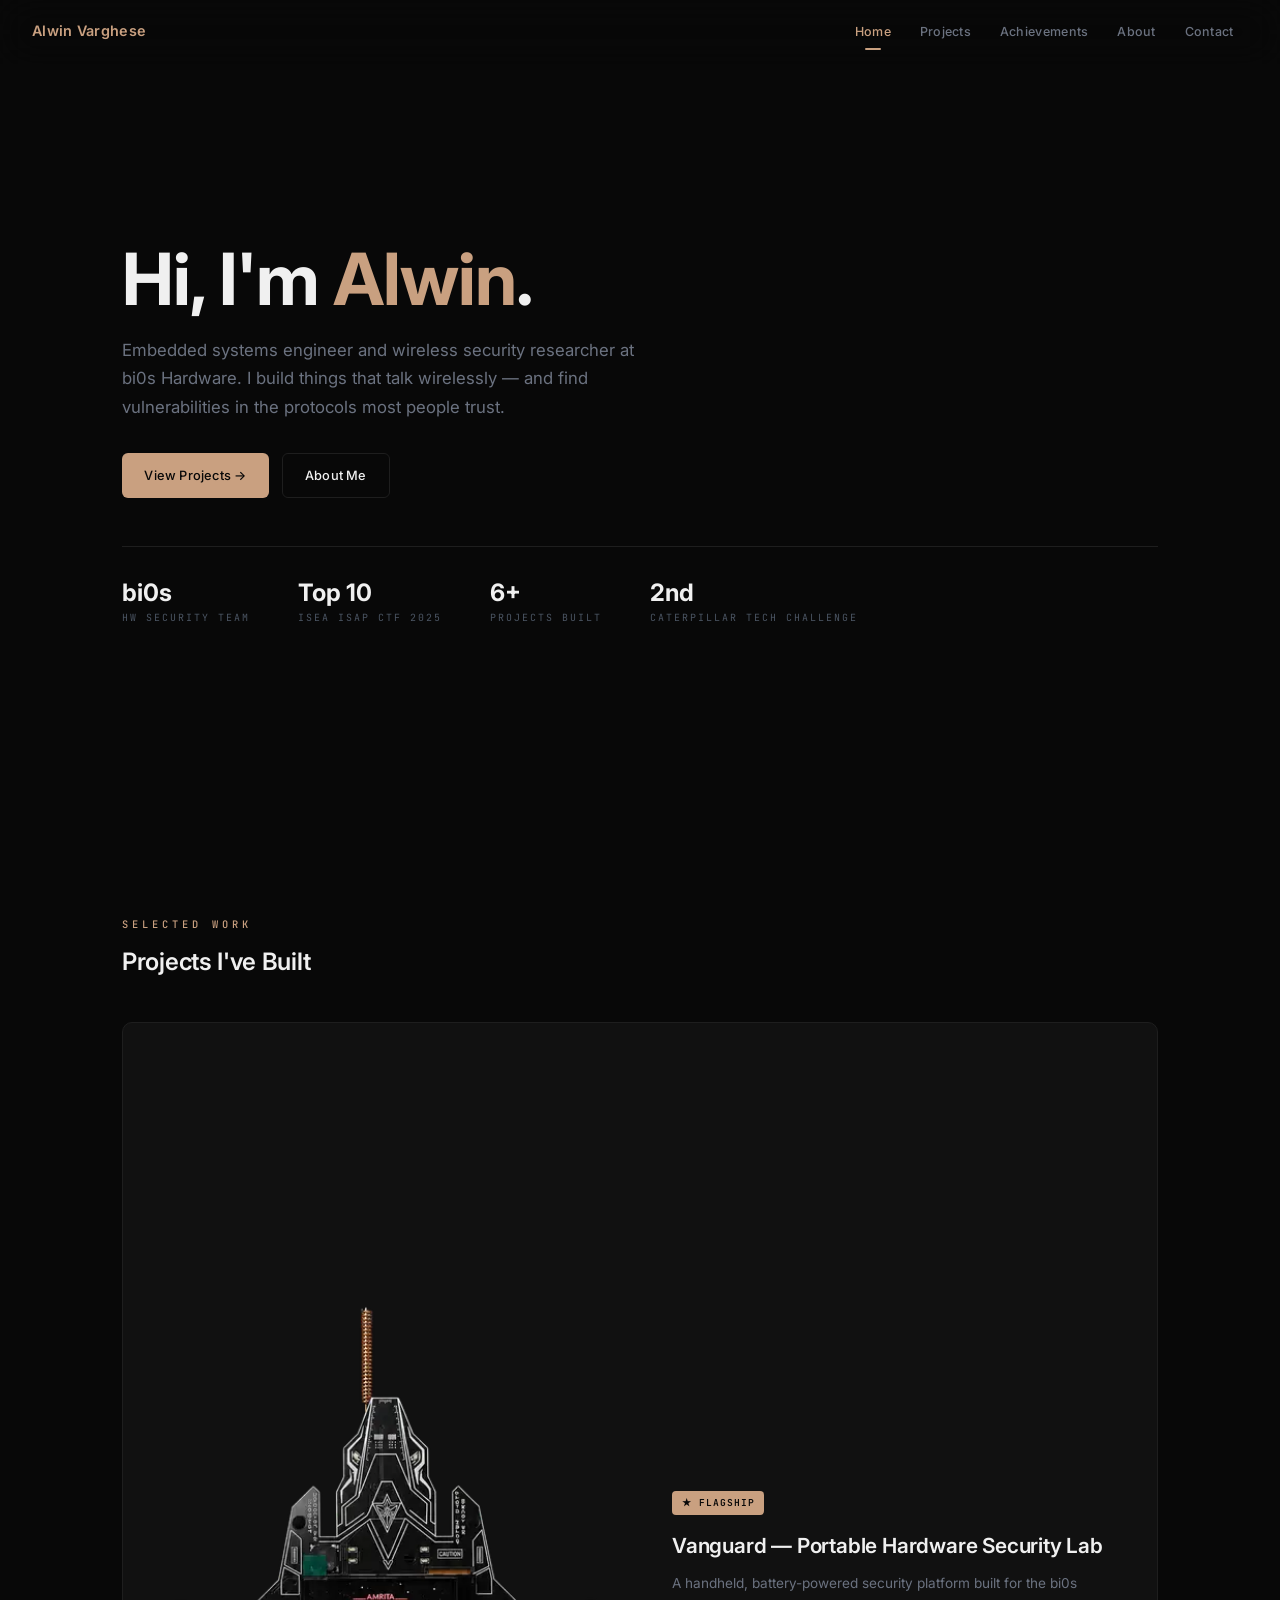
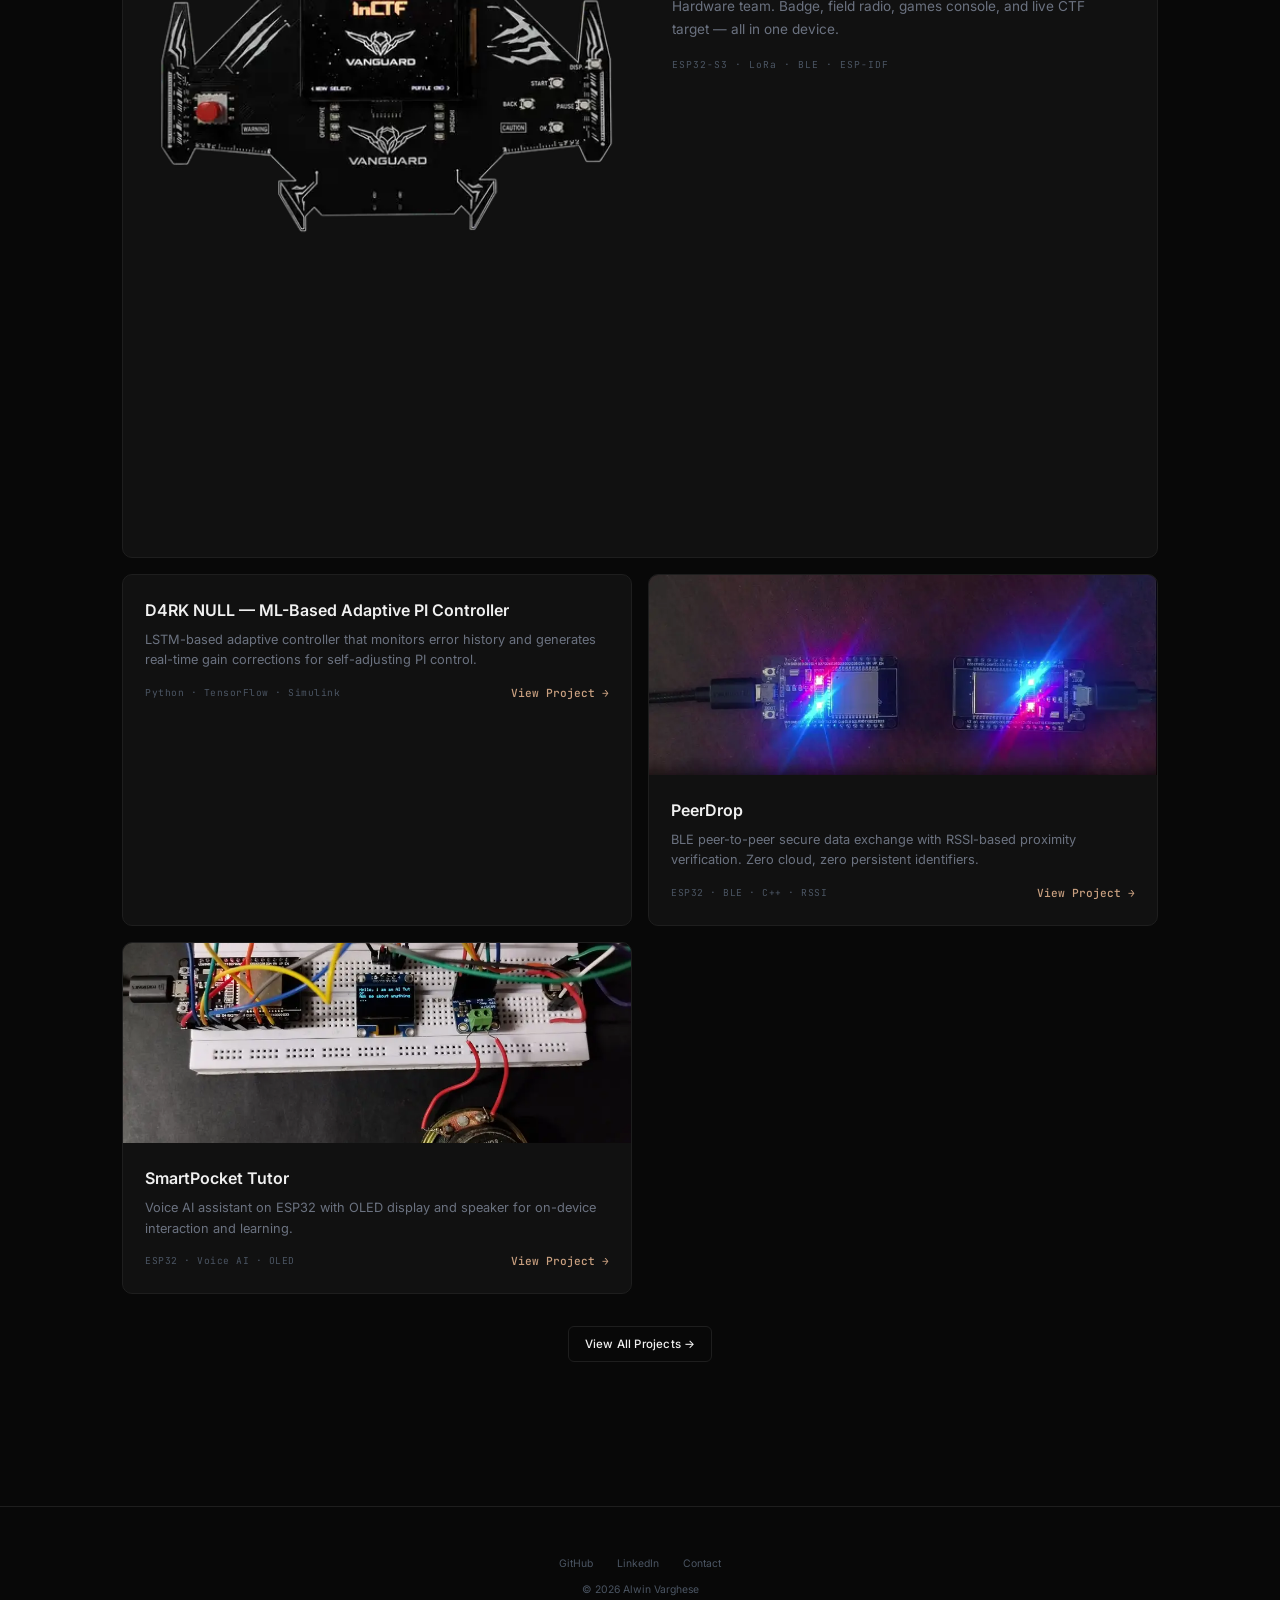
==== commit 39389db7: "Redesign portfolio as multi-page site with project showcases Restructured from single-page to 5-page" ====
--- a/index.html
+++ b/index.html
@@ -4,1227 +4,139 @@
 <meta charset="UTF-8">
 <meta name="viewport" content="width=device-width, initial-scale=1.0">
 <title>Alwin Varghese — Portfolio</title>
-<link href="https://fonts.googleapis.com/css2?family=IBM+Plex+Mono:wght@400;500;600&family=Sora:wght@400;500;600;700&display=swap" rel="stylesheet">
-<style>
-*,*::before,*::after{margin:0;padding:0;box-sizing:border-box}
-:root{
-  --neon:#e0afa0;--neon-dim:rgba(224,175,160,0.18);--neon-glow:rgba(224,175,160,0.4);
-  --purple:#a8847a;--pink:#c99a8c;--yellow:#bcb8b1;
-  --bg:#13110f;--bg2:#191613;--bg3:#201c19;--card:#221d1a;--card2:#282320;
-  --border:rgba(224,175,160,0.18);--border-bright:rgba(224,175,160,0.55);
-  --text:#bcb8b1;--text-bright:#f4f3ee;--muted:#8a817c;--muted2:#4a443f;
-  --font-mono:'IBM Plex Mono',monospace;
-  --font-head:'Sora',sans-serif;
-  --font-body:'Sora',sans-serif;
-}
-html{scroll-behavior:smooth}
-body{background:var(--bg);color:var(--text);font-family:var(--font-body);font-size:16px;line-height:1.6;overflow-x:hidden;cursor:none}
-.cursor{position:fixed;width:8px;height:8px;background:var(--neon);border-radius:50%;pointer-events:none;z-index:9999;transform:translate(-50%,-50%);mix-blend-mode:screen;transition:width .2s,height .2s}
-.cursor-ring{position:fixed;width:32px;height:32px;border:1px solid var(--neon-glow);border-radius:50%;pointer-events:none;z-index:9998;transform:translate(-50%,-50%);transition:all .12s ease}
-.cursor.big{width:16px;height:16px}
-.cursor-ring.big{width:50px;height:50px;border-color:rgba(224,175,160,.7)}
-#bgCanvas{position:fixed;top:0;left:0;width:100%;height:100%;z-index:0}
-.scanline{position:fixed;top:0;left:0;right:0;height:2px;background:linear-gradient(90deg,transparent,rgba(224,175,160,.06),transparent);z-index:3;pointer-events:none;animation:scan 7s linear infinite}
-@keyframes scan{0%{top:-2px}100%{top:100vh}}
-
-/* NAV */
-nav{position:fixed;top:0;left:0;right:0;z-index:100;padding:1rem 4rem;display:flex;justify-content:space-between;align-items:center;background:rgba(19,17,15,.94);backdrop-filter:blur(24px);border-bottom:1px solid var(--border)}
-.nav-logo{font-family:var(--font-head);font-size:1rem;font-weight:600;color:var(--neon);letter-spacing:0px;cursor:none}
-.nav-logo span{color:rgba(224,175,160,.4)}
-.nav-links{display:flex;gap:2rem;list-style:none}
-.nav-links a{font-family:var(--font-mono);font-size:.68rem;color:var(--muted);text-decoration:none;letter-spacing:3px;text-transform:uppercase;transition:color .3s;position:relative;cursor:none}
-.nav-links a::after{content:'';position:absolute;bottom:-4px;left:0;width:0;height:1px;background:var(--neon);transition:width .3s}
-.nav-links a:hover{color:#e0afa0}
-.nav-links a:hover::after{width:100%}
-.nav-cta{font-family:var(--font-mono);font-size:.68rem;padding:.6rem 1.4rem;background:transparent;color:var(--neon);border:1px solid var(--neon);cursor:none;transition:all .3s;letter-spacing:2px;text-decoration:none}
-.nav-cta:hover{background:var(--neon);color:#f4f3ee}
-section{position:relative;z-index:1}
-
-/* HERO */
-#hero{min-height:100vh;display:flex;align-items:center;padding:0 4rem;padding-top:80px;overflow:hidden}
-.hero-left{flex:1;max-width:700px}
-.hero-status{display:inline-flex;align-items:center;gap:.6rem;font-family:var(--font-mono);font-size:.65rem;color:var(--neon);letter-spacing:3px;border:1px solid var(--neon-dim);padding:.4rem 1rem;margin-bottom:2rem;opacity:0;animation:fadeUp .7s .2s forwards}
-.hero-status-dot{width:6px;height:6px;background:var(--neon);border-radius:50%;animation:pulse 2s infinite}
-@keyframes pulse{0%,100%{opacity:1;transform:scale(1)}50%{opacity:.5;transform:scale(.7)}}
-h1.hero-name{font-family:var(--font-head);font-size:clamp(3rem,7vw,5.5rem);font-weight:700;line-height:.98;letter-spacing:-1.5px;color:#fff;margin-bottom:1rem;opacity:0;animation:fadeUp .7s .4s forwards}
-h1.hero-name .line2{color:var(--neon);display:block;text-shadow:0 0 60px rgba(224,175,160,.3)}
-.hero-role{font-family:var(--font-mono);font-size:.8rem;color:var(--muted);letter-spacing:5px;margin-bottom:2rem;opacity:0;animation:fadeUp .7s .6s forwards}
-.hero-role span{color:rgba(224,175,160,.5);margin:0 .8rem}
-.hero-desc{font-size:1.05rem;color:var(--text);line-height:1.9;max-width:560px;margin-bottom:3rem;opacity:0;animation:fadeUp .7s .8s forwards}
-.hero-desc strong{color:var(--neon);font-weight:600}
-.hero-actions{display:flex;gap:1.2rem;flex-wrap:wrap;opacity:0;animation:fadeUp .7s 1s forwards}
-.btn-main{font-family:var(--font-mono);font-size:.72rem;letter-spacing:3px;padding:1rem 2.2rem;background:var(--neon);color:#f4f3ee;border:none;cursor:none;font-weight:700;transition:all .3s;text-transform:uppercase}
-.btn-main:hover{background:#c99a8c;transform:translateY(-2px)}
-.btn-ghost{font-family:var(--font-mono);font-size:.72rem;letter-spacing:3px;padding:1rem 2.2rem;background:transparent;color:var(--text);border:1px solid var(--border-bright);cursor:none;transition:all .3s;text-transform:uppercase}
-.btn-ghost:hover{border-color:var(--neon);color:var(--neon);transform:translateY(-2px)}
-.hero-metrics{display:flex;gap:3rem;margin-top:4rem;padding-top:3rem;border-top:1px solid var(--border);opacity:0;animation:fadeUp .7s 1.2s forwards}
-.metric{display:flex;flex-direction:column;gap:.3rem}
-.metric-val{font-family:var(--font-head);font-size:1.8rem;font-weight:700;color:#e0afa0}
-.metric-label{font-family:var(--font-mono);font-size:.6rem;color:var(--muted);letter-spacing:3px}
-.hero-right{position:absolute;right:3rem;top:50%;transform:translateY(-50%);opacity:0;animation:fadeIn 1.5s 1.5s forwards}
-.terminal{width:360px;background:var(--card);border:1px solid var(--border);font-family:var(--font-mono);font-size:.72rem;overflow:hidden}
-.terminal-bar{display:flex;align-items:center;gap:.6rem;padding:.8rem 1rem;background:var(--card2);border-bottom:1px solid var(--border)}
-.t-dot{width:10px;height:10px;border-radius:50%}
-.t-dot.r{background:#ff5f57}.t-dot.y{background:#febc2e}.t-dot.g{background:#28c840}
-.terminal-title{font-size:.65rem;color:var(--muted);margin-left:.5rem;letter-spacing:2px}
-.terminal-body{padding:1.2rem}
-.t-line{color:var(--muted);margin-bottom:.4rem;line-height:1.6}
-.t-line .prompt{color:#e0afa0}
-.t-line .val{color:var(--text-bright)}
-.t-line .val.green{color:#f4f3ee}.t-line .val.yellow{color:#e0afa0}.t-line .val.cyan{color:#f4f3ee}
-.t-cursor{display:inline-block;width:8px;height:14px;background:var(--neon);animation:blink 1s infinite;vertical-align:middle}
-@keyframes blink{0%,100%{opacity:1}50%{opacity:0}}
-
-/* SECTION COMMON */
-.section-eyebrow{font-family:var(--font-mono);font-size:.65rem;color:var(--neon);letter-spacing:5px;margin-bottom:1rem;display:flex;align-items:center;gap:1rem}
-.section-eyebrow::before{content:'';width:30px;height:1px;background:var(--neon)}
-.section-h{font-family:var(--font-head);font-size:clamp(1.6rem,3vw,2.2rem);font-weight:700;color:#fff;letter-spacing:-1px;margin-bottom:2rem;line-height:1.2}
-
-/* ABOUT */
-#about{padding:7rem 4rem;background:linear-gradient(180deg,var(--bg) 0%,var(--bg2) 100%)}
-.about-grid{display:grid;grid-template-columns:1fr 1.2fr;gap:5rem;align-items:start}
-.about-p{font-size:1rem;color:var(--text);line-height:1.9;margin-bottom:1.2rem}
-.about-p strong{color:#e0afa0}
-.badge-row{display:flex;gap:.8rem;flex-wrap:wrap;margin-top:1.5rem}
-.badge{font-family:var(--font-mono);font-size:.6rem;padding:.3rem .8rem;border:1px solid rgba(224,175,160,.25);color:rgba(224,175,160,.7);letter-spacing:1px;background:rgba(224,175,160,.04)}
-.badge.purple{border-color:rgba(168,132,122,.4);color:rgba(220,110,40,.9);background:rgba(168,132,122,.06)}
-.badge.pink{border-color:rgba(168,132,122,.4);color:rgba(220,100,35,.9);background:rgba(168,132,122,.06)}
-.info-card{background:var(--card);border:1px solid var(--border);padding:1.4rem 1.6rem;display:grid;grid-template-columns:1fr 1fr;gap:.8rem 2rem}
-.info-row{display:contents}
-.info-key{font-family:var(--font-mono);font-size:.65rem;color:var(--muted);letter-spacing:2px;align-self:center}
-.info-val{font-size:.88rem;color:var(--text-bright);align-self:center}
-.info-val.online{color:#e0afa0}
-
-/* SKILLS */
-#skills{padding:7rem 4rem;background:var(--bg2)}
-.skills-container{display:grid;grid-template-columns:repeat(3,1fr);gap:1.5rem;margin-top:3rem}
-.skill-card{background:var(--card);border:1px solid var(--border);padding:1.8rem;position:relative;overflow:hidden;transition:all .35s}
-.skill-card:hover{border-color:var(--border-bright);transform:translateY(-5px)}
-.skill-card-top{display:flex;align-items:flex-start;justify-content:space-between;margin-bottom:1rem}
-.skill-icon2{width:42px;height:42px;border:1px solid var(--neon-dim);display:flex;align-items:center;justify-content:center;font-size:1.3rem}
-.skill-level{font-family:var(--font-mono);font-size:.58rem;color:var(--neon);letter-spacing:2px;padding:.2rem .5rem;border:1px solid var(--neon-dim)}
-.skill-title{font-family:var(--font-head);font-size:.85rem;font-weight:600;color:#fff;letter-spacing:0px;margin-bottom:.5rem}
-.skill-desc2{font-size:.85rem;color:var(--muted);line-height:1.7;margin-bottom:1.2rem}
-.skill-bar-wrap{margin-bottom:1.2rem}
-.skill-bar-label{display:flex;justify-content:space-between;font-family:var(--font-mono);font-size:.6rem;color:var(--muted);margin-bottom:.4rem}
-.skill-bar{height:2px;background:var(--muted2);position:relative;overflow:hidden}
-.skill-bar-fill{height:100%;background:linear-gradient(90deg,#8a817c,#e0afa0);width:0;transition:width 1.5s cubic-bezier(.4,0,.2,1)}
-.skill-tags2{display:flex;flex-wrap:wrap;gap:.4rem}
-.stag{font-family:var(--font-mono);font-size:.58rem;padding:.2rem .6rem;color:rgba(224,175,160,.5);border:1px solid rgba(224,175,160,.1)}
-
-/* ===== PROJECTS ===== */
-#projects{padding:7rem 4rem;background:linear-gradient(180deg,var(--bg2) 0%,var(--bg) 100%)}
-.projects-header{display:flex;justify-content:space-between;align-items:flex-end;margin-bottom:3rem}
-.proj-filter{display:flex;gap:.8rem;flex-wrap:wrap}
-.filter-btn{font-family:var(--font-mono);font-size:.62rem;letter-spacing:2px;padding:.4rem 1rem;background:transparent;color:var(--muted);border:1px solid var(--muted2);cursor:none;transition:all .3s;text-transform:uppercase}
-.filter-btn.active,.filter-btn:hover{color:var(--neon);border-color:#e0afa0}
-.projects-grid2{display:grid;grid-template-columns:repeat(2,1fr);gap:1.5rem}
-.proj-card{background:var(--card);border:1px solid var(--border);overflow:hidden;transition:all .35s;position:relative;cursor:none}
-.proj-card:hover{border-color:rgba(224,175,160,.4);transform:translateY(-4px)}
-.proj-card.featured{grid-column:span 2}
-/* Clickable */
-.proj-card-link{display:block;text-decoration:none;color:inherit;cursor:none}
-.proj-card-link:hover .proj-title2{color:#e0afa0}
-
-/* PROJECT IMAGE */
-.proj-img-wrap{position:relative;overflow:hidden;height:220px;background:var(--card2)}
-.proj-img-wrap img{width:100%;height:100%;object-fit:cover;transition:transform .5s ease;display:block}
-.proj-card:hover .proj-img-wrap img{transform:scale(1.04)}
-.proj-img-placeholder{height:160px;background:var(--card2);display:flex;align-items:center;justify-content:center;font-size:3rem;color:rgba(224,175,160,.2);position:relative}
-.proj-img-overlay{position:absolute;inset:0;background:linear-gradient(to bottom,transparent 40%,rgba(5,10,15,.9));pointer-events:none}
-.proj-click-hint{position:absolute;bottom:.8rem;right:1rem;font-family:var(--font-mono);font-size:.6rem;color:var(--neon);letter-spacing:2px;opacity:0;transition:opacity .3s}
-.proj-card:hover .proj-click-hint{opacity:1}
-
-.proj-header{padding:1.4rem 1.6rem 0;display:flex;justify-content:space-between;align-items:flex-start}
-.proj-cat{font-family:var(--font-mono);font-size:.6rem;letter-spacing:3px;padding:.25rem .7rem;border:1px solid;text-transform:uppercase}
-.proj-cat.security{color:rgba(168,132,122,.8);border-color:rgba(168,132,122,.2);background:rgba(168,132,122,.04)}
-.proj-cat.firmware{color:rgba(224,175,160,.8);border-color:rgba(224,175,160,.2);background:rgba(224,175,160,.04)}
-.proj-cat.research{color:rgba(168,132,122,.9);border-color:rgba(168,132,122,.25);background:rgba(168,132,122,.05)}
-.proj-cat.ble{color:rgba(220,222,221,.9);border-color:rgba(220,222,221,.2);background:rgba(220,222,221,.04)}
-.proj-status-badge{font-family:var(--font-mono);font-size:.58rem;letter-spacing:2px;color:var(--muted)}
-.proj-status-badge.wip{color:rgba(220,222,221,.7)}
-.proj-status-badge.done{color:rgba(224,175,160,.7)}
-.proj-body{padding:1rem 1.6rem 1.6rem}
-.proj-title2{font-family:var(--font-head);font-size:1rem;font-weight:600;color:#fff;letter-spacing:0px;margin-bottom:.7rem;transition:color .3s}
-.proj-desc2{font-size:.9rem;color:var(--text);line-height:1.8;margin-bottom:1rem}
-.proj-highlights{display:flex;flex-direction:column;gap:.4rem;margin-bottom:1.2rem}
-.proj-highlight{font-family:var(--font-mono);font-size:.67rem;color:var(--muted);display:flex;align-items:flex-start;gap:.6rem}
-.proj-highlight::before{content:"▸";color:var(--neon);flex-shrink:0;margin-top:1px}
-.proj-footer{display:flex;justify-content:space-between;align-items:center;padding-top:1rem;border-top:1px solid var(--border)}
-.proj-tags2{display:flex;gap:.4rem;flex-wrap:wrap}
-.ptag{font-family:var(--font-mono);font-size:.57rem;padding:.2rem .5rem;background:rgba(224,175,160,.06);color:rgba(224,175,160,.5);border:1px solid rgba(224,175,160,.08)}
-.proj-date{font-family:var(--font-mono);font-size:.6rem;color:var(--muted);white-space:nowrap}
-
-/* ===== PROJECT DETAIL MODAL ===== */
-.modal-overlay{position:fixed;inset:0;background:rgba(16,14,12,.98);z-index:500;overflow-y:auto;opacity:0;pointer-events:none;transition:opacity .4s}
-.modal-overlay.open{opacity:1;pointer-events:all}
-.modal-inner{max-width:900px;margin:0 auto;padding:6rem 3rem 4rem;min-height:100vh}
-.modal-back{font-family:var(--font-mono);font-size:.7rem;color:var(--neon);letter-spacing:3px;background:transparent;border:1px solid var(--neon-dim);padding:.6rem 1.2rem;cursor:none;margin-bottom:3rem;display:inline-flex;align-items:center;gap:.6rem;transition:all .3s}
-.modal-back:hover{background:rgba(224,175,160,.07)}
-.modal-eyebrow{font-family:var(--font-mono);font-size:.65rem;color:var(--neon);letter-spacing:4px;margin-bottom:1rem}
-.modal-title{font-family:var(--font-head);font-size:clamp(1.8rem,4vw,2.8rem);font-weight:700;color:#fff;letter-spacing:-1px;margin-bottom:1rem;line-height:1.1}
-.modal-sub{font-size:1.05rem;color:var(--text);line-height:1.9;margin-bottom:2rem}
-.modal-meta{display:flex;gap:2rem;flex-wrap:wrap;margin-bottom:3rem;padding-bottom:2rem;border-bottom:1px solid var(--border)}
-.modal-meta-item{display:flex;flex-direction:column;gap:.3rem}
-.modal-meta-key{font-family:var(--font-mono);font-size:.6rem;color:var(--muted);letter-spacing:3px}
-.modal-meta-val{font-size:.9rem;color:var(--text-bright)}
-/* Images in modal */
-.modal-images{display:grid;grid-template-columns:repeat(auto-fit,minmax(350px,1fr));gap:1rem;margin-bottom:2.5rem}
-.modal-img-wrap{position:relative;overflow:hidden;border:1px solid var(--border)}
-.modal-img-wrap img{width:100%;height:280px;object-fit:cover;display:block;transition:transform .4s}
-.modal-img-wrap:hover img{transform:scale(1.03)}
-.modal-img-caption{font-family:var(--font-mono);font-size:.6rem;color:var(--muted);padding:.5rem .8rem;background:var(--card2);letter-spacing:2px}
-/* Sections in modal */
-.modal-section{margin-bottom:2.5rem}
-.modal-section-title{font-family:var(--font-head);font-size:.85rem;font-weight:600;color:var(--neon);letter-spacing:3px;margin-bottom:1.2rem;display:flex;align-items:center;gap:1rem}
-.modal-section-title::after{content:'';flex:1;height:1px;background:var(--border)}
-.modal-section p{font-size:.95rem;color:var(--text);line-height:1.9;margin-bottom:.8rem}
-.modal-bullets{list-style:none;display:flex;flex-direction:column;gap:.7rem}
-.modal-bullets li{font-size:.92rem;color:var(--text);line-height:1.7;display:flex;gap:.8rem}
-.modal-bullets li::before{content:"▸";color:var(--neon);flex-shrink:0;margin-top:3px}
-.modal-tags-row{display:flex;flex-wrap:wrap;gap:.6rem;margin-top:.5rem}
-.modal-tag{font-family:var(--font-mono);font-size:.65rem;padding:.3rem .8rem;border:1px solid rgba(224,175,160,.2);color:rgba(224,175,160,.7);background:rgba(224,175,160,.04)}
-/* GitHub link */
-.modal-github{display:inline-flex;align-items:center;gap:.8rem;font-family:var(--font-mono);font-size:.72rem;letter-spacing:2px;padding:1rem 2rem;border:1px solid rgba(224,175,160,.3);color:var(--neon);text-decoration:none;transition:all .3s;cursor:none;margin-top:1rem}
-.modal-github:hover{background:rgba(224,175,160,.07);border-color:#e0afa0}
-.modal-placeholder-note{font-family:var(--font-mono);font-size:.75rem;color:var(--muted);border:1px dashed var(--muted2);padding:2rem;text-align:center;line-height:1.8}
-.modal-placeholder-note span{color:#e0afa0}
-
-/* ACHIEVEMENTS */
-#achievements{padding:7rem 4rem;background:var(--bg)}
-.ach-grid{display:grid;grid-template-columns:repeat(3,1fr);gap:1.5rem;margin-top:3rem}
-.ach-card{background:var(--card);border:1px solid var(--border);padding:2rem;position:relative;overflow:hidden;transition:all .35s}
-.ach-card:hover{border-color:var(--border-bright);transform:translateY(-4px)}
-.ach-card.highlight-card{border-color:rgba(224,175,160,.3);background:linear-gradient(135deg,var(--card),rgba(224,175,160,.03))}
-.ach-card::before{content:'';position:absolute;top:0;left:0;right:0;height:1px;background:linear-gradient(90deg,transparent,var(--neon),transparent);opacity:0;transition:opacity .35s}
-.ach-card:hover::before,.ach-card.highlight-card::before{opacity:1}
-.ach-icon2{font-size:2rem;margin-bottom:1rem}
-.ach-title2{font-family:var(--font-head);font-size:.9rem;font-weight:600;color:#fff;letter-spacing:0px;margin-bottom:.4rem}
-.ach-org{font-family:var(--font-mono);font-size:.65rem;color:var(--neon);letter-spacing:2px;margin-bottom:.8rem}
-.ach-desc2{font-size:.88rem;color:var(--muted);line-height:1.7}
-.ach-year{position:absolute;top:1.5rem;right:1.5rem;font-family:var(--font-mono);font-size:.6rem;color:var(--muted2);letter-spacing:2px}
-
-/* EXPERIENCE */
-#experience{padding:7rem 4rem;background:linear-gradient(180deg,var(--bg) 0%,var(--bg2) 100%)}
-.exp-grid{display:grid;grid-template-columns:1fr 2fr;gap:5rem;margin-top:3rem}
-.exp-nav{display:flex;flex-direction:column;gap:0;border-left:1px solid var(--border)}
-.exp-tab{font-family:var(--font-mono);font-size:.68rem;letter-spacing:2px;padding:1rem 1.5rem;color:var(--muted);cursor:none;transition:all .3s;text-align:left;background:transparent;border:none;border-left:2px solid transparent;margin-left:-1px;text-transform:uppercase}
-.exp-tab.active,.exp-tab:hover{color:var(--neon);border-left-color:var(--neon);background:rgba(224,175,160,.03)}
-.exp-panel{display:none}
-.exp-panel.active{display:block}
-.exp-date2{font-family:var(--font-mono);font-size:.65rem;color:var(--neon);letter-spacing:3px;margin-bottom:.6rem}
-.exp-title2{font-family:var(--font-head);font-size:1.2rem;font-weight:600;color:#fff;letter-spacing:0px;margin-bottom:.3rem}
-.exp-org2{font-size:.95rem;color:var(--text);margin-bottom:1.5rem}
-.exp-bullets{display:flex;flex-direction:column;gap:.7rem}
-.exp-bullet{display:flex;gap:.8rem;font-size:.9rem;color:var(--text);line-height:1.7}
-.exp-bullet::before{content:"▸";color:var(--neon);flex-shrink:0;margin-top:3px}
-.cert-list{display:flex;flex-direction:column;gap:.8rem;margin-top:1.5rem}
-.cert-item{display:flex;align-items:center;gap:.8rem;font-family:var(--font-mono);font-size:.72rem;color:var(--text);padding:.8rem 1rem;border:1px solid var(--border);background:var(--card)}
-.cert-item::before{content:"✓";color:var(--neon);font-size:.8rem}
-
-/* CONTACT */
-#contact{padding:7rem 4rem;background:var(--bg2);text-align:center}
-.contact-inner{max-width:700px;margin:0 auto}
-.contact-big{font-family:var(--font-head);font-size:clamp(2.2rem,5vw,3.8rem);font-weight:700;color:#fff;letter-spacing:-1px;line-height:1.1;margin-bottom:1.5rem}
-.contact-big span{color:#e0afa0}
-.contact-sub2{font-family:var(--font-mono);font-size:.75rem;color:var(--muted);letter-spacing:4px;margin-bottom:3rem}
-.contact-email2{display:inline-block;font-family:var(--font-head);font-size:1.1rem;color:var(--neon);letter-spacing:0px;border:1px solid rgba(224,175,160,.2);padding:1rem 2.5rem;margin-bottom:3rem;transition:all .3s;text-decoration:none;cursor:none}
-.contact-email2:hover{background:rgba(224,175,160,.05);border-color:#e0afa0}
-.contact-socials{display:flex;justify-content:center;gap:1.2rem;flex-wrap:wrap;margin-bottom:3rem}
-.social-link{display:flex;align-items:center;gap:.7rem;font-family:var(--font-mono);font-size:.7rem;letter-spacing:2px;padding:.9rem 1.8rem;border:1px solid var(--border);color:var(--text);text-decoration:none;transition:all .3s;cursor:none}
-.social-link:hover{border-color:var(--neon);color:#e0afa0}
-.availability{display:inline-flex;align-items:center;gap:.8rem;font-family:var(--font-mono);font-size:.68rem;color:var(--text);letter-spacing:2px;border:1px solid rgba(224,175,160,.15);padding:.8rem 1.8rem;background:rgba(224,175,160,.03)}
-.av-dot{width:8px;height:8px;background:var(--neon);border-radius:50%;animation:pulse 2s infinite}
-
-/* FOOTER */
-footer{background:var(--bg);border-top:1px solid var(--border);padding:2rem 4rem;display:flex;justify-content:space-between;align-items:center;position:relative;z-index:1;flex-wrap:wrap;gap:1rem}
-.footer-left{font-family:var(--font-mono);font-size:.62rem;color:var(--muted);letter-spacing:2px}
-.footer-right{font-family:var(--font-mono);font-size:.62rem;color:var(--muted2);letter-spacing:1px}
-
-/* ANIMATIONS */
-@keyframes fadeUp{from{opacity:0;transform:translateY(25px)}to{opacity:1;transform:translateY(0)}}
-@keyframes fadeIn{from{opacity:0}to{opacity:1}}
-.reveal{opacity:0;transform:translateY(35px);transition:opacity .75s ease,transform .75s ease}
-.reveal.visible{opacity:1;transform:none}
-.reveal-delay-1{transition-delay:.1s}
-.reveal-delay-2{transition-delay:.2s}
-.reveal-delay-3{transition-delay:.3s}
-.reveal-delay-4{transition-delay:.4s}
-
-/* RESPONSIVE */
-@media(max-width:1024px){
-  nav{padding:1rem 2rem}
-  #hero,#about,#skills,#projects,#achievements,#experience,#contact{padding:5rem 2rem}
-  #hero{padding-top:80px}
-  .hero-right{display:none}
-  .about-grid{grid-template-columns:1fr;gap:3rem}
-  .skills-container{grid-template-columns:1fr 1fr}
-  .projects-grid2{grid-template-columns:1fr}
-  .proj-card.featured{grid-column:span 1}
-  .ach-grid{grid-template-columns:1fr 1fr}
-  .exp-grid{grid-template-columns:1fr;gap:2rem}
-  .modal-inner{padding:5rem 1.5rem 3rem}
-  footer{padding:2rem}
-}
-@media(max-width:640px){
-  .nav-links{display:none}
-  .hero-metrics{flex-wrap:wrap;gap:1.5rem}
-  .skills-container,.ach-grid{grid-template-columns:1fr}
-  .modal-images{grid-template-columns:1fr}
-  .modal-inner{padding:4rem 1.2rem 3rem}
-}
-
-/* VANGUARD HERO PROJECT */
-.vanguard-hero{background:var(--card);border:1px solid rgba(224,175,160,0.35);position:relative;overflow:hidden;cursor:none;transition:all .35s;margin-bottom:2rem}
-.vanguard-hero:hover{border-color:rgba(224,175,160,0.6);transform:translateY(-3px)}
-.vanguard-hero::before{content:'';position:absolute;inset:0;background:linear-gradient(135deg,rgba(224,175,160,0.04),rgba(138,129,124,0.06));pointer-events:none}
-.vanguard-hero-inner{display:grid;grid-template-columns:1fr 1fr;gap:0}
-.vanguard-left{padding:2.5rem;border-right:1px solid rgba(224,175,160,0.12)}
-.vanguard-right{padding:2.5rem}
-.vanguard-crown{display:inline-flex;align-items:center;gap:.6rem;font-family:var(--font-mono);font-size:.6rem;color:var(--neon);letter-spacing:3px;border:1px solid rgba(224,175,160,0.3);padding:.35rem .9rem;background:rgba(224,175,160,0.06);margin-bottom:1.2rem}
-.vanguard-crown::before{content:'★';font-size:.7rem}
-.vanguard-title{font-family:var(--font-head);font-size:1.8rem;font-weight:700;color:var(--text-bright);letter-spacing:-0.5px;line-height:1.1;margin-bottom:.8rem}
-.vanguard-title span{color:var(--neon)}
-.vanguard-sub{font-family:var(--font-mono);font-size:.68rem;color:var(--muted);letter-spacing:2px;margin-bottom:1.2rem}
-.vanguard-desc{font-size:.92rem;color:var(--text);line-height:1.85;margin-bottom:1.5rem}
-.vanguard-chips{display:flex;flex-wrap:wrap;gap:.5rem;margin-bottom:2rem}
-.vchip{font-family:var(--font-mono);font-size:.58rem;padding:.25rem .7rem;border:1px solid rgba(224,175,160,0.18);color:rgba(224,175,160,.65)}
-.vanguard-btn{display:inline-flex;align-items:center;gap:.6rem;font-family:var(--font-mono);font-size:.7rem;letter-spacing:2px;padding:.9rem 1.8rem;background:var(--neon);color:#2a2220;font-weight:600;border:none;cursor:none;transition:all .3s;text-transform:uppercase}
-.vanguard-btn:hover{filter:brightness(1.1);transform:translateY(-2px)}
-.vanguard-features{display:flex;flex-direction:column;gap:.9rem}
-.vf-item{display:flex;gap:1rem;align-items:flex-start;padding:.9rem;border:1px solid rgba(224,175,160,0.1);background:rgba(224,175,160,0.03);transition:border-color .3s}
-.vf-item:hover{border-color:rgba(224,175,160,0.25)}
-.vf-icon{font-size:1.2rem;flex-shrink:0;margin-top:1px}
-.vf-text{display:flex;flex-direction:column;gap:.25rem}
-.vf-name{font-family:var(--font-head);font-size:.82rem;font-weight:600;color:var(--text-bright)}
-.vf-desc{font-family:var(--font-mono);font-size:.63rem;color:var(--muted);line-height:1.6}
-.vanguard-stat-row{display:flex;gap:1.5rem;flex-wrap:wrap;margin-bottom:1.8rem;padding-bottom:1.8rem;border-bottom:1px solid rgba(224,175,160,0.1)}
-.vstat{display:flex;flex-direction:column;gap:.25rem}
-.vstat-num{font-family:var(--font-head);font-size:1.4rem;font-weight:700;color:var(--neon)}
-.vstat-label{font-family:var(--font-mono);font-size:.58rem;color:var(--muted);letter-spacing:2px}
-
-/* MINI PROJECTS SECTION */
-#mini-projects{padding:7rem 4rem;background:var(--bg2)}
-.mini-grid{display:grid;grid-template-columns:repeat(3,1fr);gap:1.2rem;margin-top:3rem}
-.mini-card{background:var(--card);border:1px solid rgba(224,175,160,0.12);padding:1.4rem;transition:all .3s;position:relative;overflow:hidden}
-.mini-card:hover{border-color:rgba(224,175,160,0.3);transform:translateY(-3px)}
-.mini-card::after{content:'';position:absolute;top:0;left:0;right:0;height:1px;background:linear-gradient(90deg,transparent,var(--neon),transparent);opacity:0;transition:opacity .3s}
-.mini-card:hover::after{opacity:1}
-.mini-icon{font-size:1.5rem;margin-bottom:.8rem}
-.mini-title{font-family:var(--font-head);font-size:.88rem;font-weight:600;color:var(--text-bright);margin-bottom:.5rem}
-.mini-desc{font-size:.82rem;color:var(--muted);line-height:1.7;margin-bottom:1rem}
-.mini-tags{display:flex;flex-wrap:wrap;gap:.4rem}
-.mini-tag{font-family:var(--font-mono);font-size:.55rem;padding:.2rem .5rem;color:rgba(224,175,160,.5);border:1px solid rgba(224,175,160,.1)}
-
-@media(max-width:1024px){
-  .vanguard-hero-inner{grid-template-columns:1fr}
-  .vanguard-left{border-right:none;border-bottom:1px solid rgba(224,175,160,0.12)}
-  #mini-projects{padding:5rem 2rem}
-  .mini-grid{grid-template-columns:1fr 1fr}
-}
-@media(max-width:640px){.mini-grid{grid-template-columns:1fr}}
-
-/* PCB FLIP SHOWCASE */
-.vanguard-pcb-showcase{margin-bottom:1.8rem;text-align:center}
-.pcb-flip-wrap{position:relative;width:100%;height:260px;perspective:1000px;margin-bottom:.8rem}
-.pcb-front,.pcb-back{position:absolute;inset:0;backface-visibility:hidden;transition:transform .7s cubic-bezier(.4,0,.2,1);display:flex;align-items:center;justify-content:center;flex-direction:column}
-.pcb-back{transform:rotateY(180deg)}
-.pcb-flip-wrap.flipped .pcb-front{transform:rotateY(-180deg)}
-.pcb-flip-wrap.flipped .pcb-back{transform:rotateY(0deg)}
-.pcb-front img,.pcb-back img{max-height:240px;max-width:100%;object-fit:contain;filter:drop-shadow(0 8px 24px rgba(224,175,160,0.2))}
-.pcb-label{font-family:var(--font-mono);font-size:.58rem;color:var(--muted);letter-spacing:3px;margin-top:.5rem}
-.pcb-flip-btn{font-family:var(--font-mono);font-size:.62rem;letter-spacing:2px;padding:.45rem 1.2rem;background:transparent;color:var(--neon);border:1px solid rgba(224,175,160,0.25);cursor:none;transition:all .3s}
-.pcb-flip-btn:hover{background:rgba(224,175,160,0.07);border-color:var(--neon)}
-</style>
+<link rel="preconnect" href="https://fonts.googleapis.com">
+<link href="https://fonts.googleapis.com/css2?family=Inter:wght@400;500;600;700;800&family=JetBrains+Mono:wght@400;500&display=swap" rel="stylesheet">
+<link rel="stylesheet" href="css/style.css">
 </head>
 <body>
-<div class="cursor" id="cursor"></div>
-<div class="cursor-ring" id="cursorRing"></div>
-<div class="scanline"></div>
-<canvas id="bgCanvas"></canvas>
 
 <!-- NAV -->
-<nav>
-  <div class="nav-logo" onclick="closeAllModals()">ALWIN<span>_V</span></div>
-  <ul class="nav-links">
-    <li><a href="#about" onclick="closeAllModals()">About</a></li>
-    <li><a href="#skills" onclick="closeAllModals()">Skills</a></li>
-    <li><a href="#projects" onclick="closeAllModals()">Projects</a></li>
-    <li><a href="#mini-projects" onclick="closeAllModals()">Side Projects</a></li><li><a href="#achievements" onclick="closeAllModals()">Achievements</a></li>
-    <li><a href="#experience" onclick="closeAllModals()">Experience</a></li>
-    <li><a href="#contact" onclick="closeAllModals()">Contact</a></li>
+<nav id="navbar">
+  <a href="index.html" class="logo">Alwin Varghese</a>
+  <ul class="nav-links" id="navLinks">
+    <li><a href="index.html" class="active">Home</a></li>
+    <li><a href="projects.html">Projects</a></li>
+    <li><a href="achievements.html">Achievements</a></li>
+    <li><a href="about.html">About</a></li>
+    <li><a href="contact.html">Contact</a></li>
   </ul>
-  <a href="mailto:alwinroman123@gmail.com" class="nav-cta">HIRE ME</a>
+  <button class="nav-toggle" id="navToggle" aria-label="Menu">
+    <span></span><span></span><span></span>
+  </button>
 </nav>
 
-<!-- ========== PROJECT DETAIL MODALS ========== -->
-
-
-<!-- VANGUARD MODAL -->
-<div class="modal-overlay" id="modal-vanguard">
-  <div class="modal-inner">
-    <button class="modal-back" onclick="closeModal('modal-vanguard')">← BACK TO PROJECTS</button>
-    <div class="modal-eyebrow">// BI0S HARDWARE · ESP32-S3 · LORA · BLE · CTF PLATFORM</div>
-    <h2 class="modal-title">VANGUARD — PORTABLE HARDWARE SECURITY LABORATORY</h2>
-    <p class="modal-sub">A handheld, battery-powered hardware security platform built for the bi0s Hardware team. Equal parts badge, field radio, games console, and live CTF target — designed to be handed to a participant who can play with it and hack it on the same device.</p>
-    <div class="modal-meta">
-      <div class="modal-meta-item"><span class="modal-meta-key">STATUS</span><span class="modal-meta-val" style="color:var(--neon)">● Active / Production</span></div>
-      <div class="modal-meta-item"><span class="modal-meta-key">TEAM</span><span class="modal-meta-val">bi0s Hardware</span></div>
-      <div class="modal-meta-item"><span class="modal-meta-key">HARDWARE</span><span class="modal-meta-val">ESP32-S3-WROOM-1 · 16MB Flash</span></div>
-      <div class="modal-meta-item"><span class="modal-meta-key">RADIO</span><span class="modal-meta-val">LoRa + BLE</span></div>
-      <div class="modal-meta-item"><span class="modal-meta-key">FRAMEWORK</span><span class="modal-meta-val">ESP-IDF + Arduino Component</span></div>
-      <div class="modal-meta-item"><span class="modal-meta-key">LICENSE</span><span class="modal-meta-val">MIT — Open Source</span></div>
+<!-- HERO -->
+<section class="hero" id="top">
+  <div class="hero-content">
+    <h1 class="animate-in">Hi, I'm <span class="accent">Alwin</span>.</h1>
+    <p class="tagline animate-in d1">Embedded systems engineer and wireless security researcher at bi0s Hardware. I build things that talk wirelessly — and find vulnerabilities in the protocols most people trust.</p>
+    <div class="hero-buttons animate-in d2">
+      <a href="projects.html" class="btn btn-primary">View Projects →</a>
+      <a href="about.html" class="btn btn-ghost">About Me</a>
     </div>
-    <div class="modal-section">
-      <div class="modal-section-title">THE HARDWARE</div>
-      <div class="modal-images">
-        <div class="modal-img-wrap" style="background:transparent">
-          <img src="[data-uri]" alt="Vanguard PCB front" style="height:320px;object-fit:contain;background:transparent">
-          <div class="modal-img-caption">// FRONT — AMRITA InCTF VANGUARD BADGE · TFT DISPLAY · CONTROLS · SILKSCREEN</div>
-        </div>
-        <div class="modal-img-wrap" style="background:transparent">
-          <img src="[data-uri]" alt="Vanguard PCB back" style="height:320px;object-fit:contain;background:transparent">
-          <div class="modal-img-caption">// BACK — ESP32-S3 · LORA MODULE · 18650 BATTERY · BI0S HARDWARE</div>
-        </div>
-      </div>
-    </div>
-    <div class="modal-section">
-      <div class="modal-section-title">WHAT IS VANGUARD</div>
-      <p>Vanguard is a self-contained, competition-grade hardware security badge built entirely by bi0s Hardware. It ships as a single device that participants receive at an event — and it is simultaneously a messenger, a game console, a LoRa radio, a BLE exchange tool, and a live embedded-security CTF target they can attack.</p>
-      <p>The firmware runs on an ESP32-S3 with a color TFT display, an addressable LED chain, a joystick + button cluster, a LoRa radio module, and buzzer audio — all powered from battery with zero infrastructure dependency beyond the badges themselves.</p>
-    </div>
-    <div class="modal-section">
-      <div class="modal-section-title">CORE CAPABILITIES</div>
-      <ul class="modal-bullets">
-        <li><strong style="color:var(--neon)">4-Level On-Device CTF</strong> — hardware challenge arc spanning UART reconnaissance, RF/protocol reverse engineering, authenticated uplink scripting, and file-format forensics</li>
-        <li><strong style="color:var(--neon)">LoRa Communications</strong> — shared physical/link layer powering Radio Chat, Ship Battle, and the challenge satellite link</li>
-        <li><strong style="color:var(--neon)">BLE PeerDrop</strong> — badge-to-badge contact exchange over Bluetooth Low Energy (the same system as the standalone PeerDrop project)</li>
-        <li><strong style="color:var(--neon)">Radio Chat + Morse Mode</strong> — handheld LoRa messenger with real CW send/receive capability</li>
-        <li><strong style="color:var(--neon)">Ship Battle</strong> — badge-to-badge game running on the same LoRa link layer as Radio Chat</li>
-        <li><strong style="color:var(--neon)">Games Suite</strong> — Tetris, Snake, Space Shooter, 2048 playable on-device</li>
-        <li><strong style="color:var(--neon)">Logic Analyzer Exercises</strong> — Level 1 of the CTF arc is a hands-on UART sniffing exercise against real hardware</li>
-        <li><strong style="color:var(--neon)">Competition Infrastructure</strong> — sequential unlock chain, persistent progress, and a companion satellite simulator</li>
-      </ul>
-    </div>
-    <div class="modal-section">
-      <div class="modal-section-title">FIRMWARE ARCHITECTURE</div>
-      <p>Built on ESP-IDF with Arduino as a component, building entirely inside the official Espressif Docker image — no local toolchain required. A single AppState machine in main.cpp dispatches to one active screen at a time; always-on subsystem managers handle LEDs, audio, animation, and power independently of the active screen.</p>
-      <ul class="modal-bullets">
-        <li>Screens implement <code style="color:var(--neon);font-family:var(--font-mono)">enter()/frame()</code> — clean separation between UI and hardware</li>
-        <li>NVS-backed persistence for identity, contacts, challenge progress, and preferences</li>
-        <li>Companion PC-side satellite simulator ships in the same codebase — both sides of the RF protocol in one repo</li>
-        <li>Docker-first build: <code style="color:var(--neon);font-family:var(--font-mono)">./tools/build.sh</code> is the only command needed</li>
-      </ul>
-    </div>
-    <div class="modal-section">
-      <div class="modal-section-title">TECH STACK</div>
-      <div class="modal-tags-row">
-        <span class="modal-tag">ESP32-S3</span>
-        <span class="modal-tag">ESP-IDF</span>
-        <span class="modal-tag">Arduino Component</span>
-        <span class="modal-tag">LoRa</span>
-        <span class="modal-tag">BLE</span>
-        <span class="modal-tag">C++</span>
-        <span class="modal-tag">TFT Display</span>
-        <span class="modal-tag">NVS Storage</span>
-        <span class="modal-tag">Docker Build</span>
-        <span class="modal-tag">Morse/CW</span>
-        <span class="modal-tag">CTF Framework</span>
-        <span class="modal-tag">PCB Design</span>
-        <span class="modal-tag">UART Security</span>
-        <span class="modal-tag">RF Protocols</span>
-      </div>
-    </div>
-    <div class="modal-section">
-      <div class="modal-section-title">GITHUB REPOSITORY</div>
-      <a href="https://github.com/bi0sHardware/Vanguard-Portable-Hardware-Security-Laboratory" target="_blank" class="modal-github">
-        ⌥ VIEW ON GITHUB — bi0sHardware/Vanguard →
-      </a>
-    </div>
-  </div>
-</div>
-
-<!-- PEERDROP MODAL -->
-<div class="modal-overlay" id="modal-peerdrop">
-  <div class="modal-inner">
-    <button class="modal-back" onclick="closeModal('modal-peerdrop')">← BACK TO PROJECTS</button>
-    <div class="modal-eyebrow">// BLE SECURITY · FIRMWARE</div>
-    <h2 class="modal-title">PEERDROP</h2>
-    <p class="modal-sub">Secure, privacy-first, device-to-device BLE data exchange — no cloud, no accounts, no traceability. Two ESP32 boards communicating directly over Bluetooth Low Energy with identity and proximity validation baked in.</p>
-    <div class="modal-meta">
-      <div class="modal-meta-item"><span class="modal-meta-key">STATUS</span><span class="modal-meta-val" style="color:var(--neon)">● Completed</span></div>
-      <div class="modal-meta-item"><span class="modal-meta-key">TIMELINE</span><span class="modal-meta-val">Dec 2025 – Jan 2026</span></div>
-      <div class="modal-meta-item"><span class="modal-meta-key">HARDWARE</span><span class="modal-meta-val">2× ESP32 Dev Boards</span></div>
-      <div class="modal-meta-item"><span class="modal-meta-key">PROTOCOL</span><span class="modal-meta-val">Bluetooth Low Energy (BLE)</span></div>
-    </div>
-    <div class="modal-images">
-      <div class="modal-img-wrap">
-        <img src="[data-uri]" alt="PeerDrop hardware — two ESP32 boards glowing blue and red">
-        <div class="modal-img-overlay"></div>
-        <div class="modal-img-caption">// HARDWARE — TWO ESP32 NODES RUNNING PEERDROP FIRMWARE</div>
-      </div>
-      <div class="modal-img-wrap">
-        <img src="[data-uri]" alt="PeerDrop serial output showing BLE device discovery and data exchange">
-        <div class="modal-img-overlay"></div>
-        <div class="modal-img-caption">// SERIAL OUTPUT — BLE DISCOVERY, HANDSHAKE & DATA EXCHANGE</div>
-      </div>
-    </div>
-    <div class="modal-section">
-      <div class="modal-section-title">OVERVIEW</div>
-      <p>PeerDrop is a proximity-based BLE communication system that lets two ESP32 devices securely exchange contact information and data without any internet connection, cloud server, or persistent account. Think AirDrop but on bare-metal embedded hardware.</p>
-      <p>The serial output shows real device discovery — each board scanning for nearby BLE peers, validating their identity via badge ID and MAC address, then exchanging structured data (name, email, phone, organisation) with a single button press. The <code style="color:var(--neon);font-family:var(--font-mono)">[✓] Exchange done</code> confirmation confirms end-to-end delivery.</p>
-    </div>
-    <div class="modal-section">
-      <div class="modal-section-title">HOW IT WORKS</div>
-      <ul class="modal-bullets">
-        <li>Each ESP32 acts as both a BLE advertiser and scanner simultaneously, broadcasting a unique badge ID while scanning for nearby peers</li>
-        <li>RSSI-based proximity validation ensures data exchange only happens when devices are physically close — preventing remote interception</li>
-        <li>On discovery, the user presses a single button to initiate exchange — data (name, contact, org) is transmitted over a custom BLE GATT profile</li>
-        <li>No persistent connection maintained after exchange — the link drops immediately, leaving no exploitable open channel</li>
-        <li>All data stored in ESP32 NVS (non-volatile storage) — survives power cycles, clearable on demand with RESET command</li>
-      </ul>
-    </div>
-    <div class="modal-section">
-      <div class="modal-section-title">TECH STACK</div>
-      <div class="modal-tags-row">
-        <span class="modal-tag">ESP32</span><span class="modal-tag">BLE GATT</span><span class="modal-tag">Embedded C++</span><span class="modal-tag">Arduino Framework</span><span class="modal-tag">RSSI Proximity</span><span class="modal-tag">NVS Storage</span><span class="modal-tag">BLE Scanning</span><span class="modal-tag">BLE Advertising</span>
-      </div>
-    </div>
-    <div class="modal-section">
-      <div class="modal-section-title">LINKS</div>
-      <a href="https://github.com/Alwin111/PeerDrop" target="_blank" class="modal-github">
-        ⌥ VIEW ON GITHUB — Alwin111/PeerDrop →
-      </a>
-    </div>
-  </div>
-</div>
-
-<!-- SMARTPOCKET MODAL -->
-<div class="modal-overlay" id="modal-smartpocket">
-  <div class="modal-inner">
-    <button class="modal-back" onclick="closeModal('modal-smartpocket')">← BACK TO PROJECTS</button>
-    <div class="modal-eyebrow">// FIRMWARE · AI INTEGRATION</div>
-    <h2 class="modal-title">SMARTPOCKET TUTOR</h2>
-    <p class="modal-sub">A portable, voice-driven AI learning assistant built on ESP32. Ask it anything — it listens, thinks, and speaks back. Designed to give students access to intelligent tutoring without needing a smartphone or internet browser.</p>
-    <div class="modal-meta">
-      <div class="modal-meta-item"><span class="modal-meta-key">STATUS</span><span class="modal-meta-val" style="color:var(--neon)">● Completed</span></div>
-      <div class="modal-meta-item"><span class="modal-meta-key">TIMELINE</span><span class="modal-meta-val">May 2025 – June 2025</span></div>
-      <div class="modal-meta-item"><span class="modal-meta-key">HARDWARE</span><span class="modal-meta-val">ESP32 + Microphone + Speaker + OLED</span></div>
-      <div class="modal-meta-item"><span class="modal-meta-key">TYPE</span><span class="modal-meta-val">Research Project</span></div>
-    </div>
-    <div class="modal-section">
-      <div class="modal-section-title">OVERVIEW</div>
-      <p>SmartPocket Tutor is an embedded AI assistant that runs on a low-cost ESP32 microcontroller. It takes voice input via microphone, processes it through an AI inference API, and delivers spoken answers through a small speaker — all displayed on a compact OLED screen.</p>
-      <p>The goal was to build a device that can serve as an intelligent study companion in areas with limited smartphone access, or for students who spend too much time context-switching on their phones.</p>
-    </div>
-    <div class="modal-section">
-      <div class="modal-section-title">HOW IT WORKS</div>
-      <ul class="modal-bullets">
-        <li>Voice captured via I2S microphone, processed and streamed to AI inference API over Wi-Fi</li>
-        <li>Response received and converted to speech output through connected speaker module</li>
-        <li>OLED display shows query and response text in real-time for visual confirmation</li>
-        <li>Secure credential handling — API keys stored safely on-device, not hardcoded in firmware</li>
-        <li>Proposed offline mode using locally cached responses for commonly asked questions</li>
-      </ul>
-    </div>
-    <div class="modal-section">
-      <div class="modal-section-title">TECH STACK</div>
-      <div class="modal-tags-row">
-        <span class="modal-tag">ESP32</span><span class="modal-tag">I2S Microphone</span><span class="modal-tag">OLED Display</span><span class="modal-tag">AI Inference API</span><span class="modal-tag">Embedded C++</span><span class="modal-tag">Wi-Fi</span><span class="modal-tag">Audio Pipeline</span>
-      </div>
-    </div>
-    <div class="modal-section">
-      <div class="modal-section-title">IMAGES</div>
-      <div class="modal-images">
-        <div class="modal-img-wrap">
-          <img src="[data-uri]" alt="SmartPocket Tutor hardware — ESP32 on breadboard with OLED showing AI Tutor message and Toyotone speaker">
-          <div class="modal-img-overlay"></div>
-          <div class="modal-img-caption">// LIVE HARDWARE — OLED DISPLAYING "HELLO, I AM AN AI TUTOR · ASK ME ABOUT ANYTHING"</div>
-        </div>
-      </div>
-    </div>
-  </div>
-</div>
-
-<!-- AUDIO ENCRYPTION MODAL -->
-<div class="modal-overlay" id="modal-audio">
-  <div class="modal-inner">
-    <button class="modal-back" onclick="closeModal('modal-audio')">← BACK TO PROJECTS</button>
-    <div class="modal-eyebrow">// SECURE COMMUNICATIONS · HARDWARE</div>
-    <h2 class="modal-title">AUDIO ENCRYPTION DEVICE</h2>
-    <p class="modal-sub">A plug-and-play hardware device that encrypts voice communications in real-time. Compatible with phones and laptops — no software install required. Built to protect sensitive conversations from interception.</p>
-    <div class="modal-meta">
-      <div class="modal-meta-item"><span class="modal-meta-key">STATUS</span><span class="modal-meta-val" style="color:#f4f3ee">◌ In Progress</span></div>
-      <div class="modal-meta-item"><span class="modal-meta-key">TIMELINE</span><span class="modal-meta-val">Sept 2025 – Ongoing</span></div>
-      <div class="modal-meta-item"><span class="modal-meta-key">COMPATIBILITY</span><span class="modal-meta-val">Mobile phones & Laptops</span></div>
-    </div>
-    <div class="modal-section">
-      <div class="modal-section-title">OVERVIEW</div>
-      <p>This device sits between a microphone/speaker and any host device, transparently encrypting audio before transmission and decrypting it on arrival — all in real-time with minimal perceptible latency.</p>
-    </div>
-    <div class="modal-section">
-      <div class="modal-section-title">KEY FEATURES</div>
-      <ul class="modal-bullets">
-        <li>Real-time audio encryption pipeline — encrypts voice before it leaves the device</li>
-        <li>Plug-and-play form factor — works as a standard USB/3.5mm audio adapter</li>
-        <li>Low-latency processing for natural, uninterrupted conversation</li>
-        <li>No drivers, no cloud, no software — pure hardware solution</li>
-      </ul>
-    </div>
-    <div class="modal-section">
-      <div class="modal-section-title">TECH STACK</div>
-      <div class="modal-tags-row">
-        <span class="modal-tag">Embedded C</span><span class="modal-tag">Audio DSP</span><span class="modal-tag">Encryption</span><span class="modal-tag">Hardware Design</span><span class="modal-tag">PCB</span>
-      </div>
-    </div>
-    <div class="modal-section">
-      <div class="modal-section-title">IMAGES & DEMO</div>
-      <div class="modal-placeholder-note">
-        <span>// CONTENT COMING SOON</span><br>
-        Images and demo video will be added here.
-      </div>
-    </div>
-  </div>
-</div>
-
-<!-- BLE ASSET TRACKING MODAL -->
-<div class="modal-overlay" id="modal-ble">
-  <div class="modal-inner">
-    <button class="modal-back" onclick="closeModal('modal-ble')">← BACK TO PROJECTS</button>
-    <div class="modal-eyebrow">// BLE · IOT · HEALTHCARE</div>
-    <h2 class="modal-title">BLE ASSET TRACKING SYSTEM</h2>
-    <p class="modal-sub">A hospital-grade real-time asset tracking system using ESP32 BLE nodes and a central Raspberry Pi server — designed to locate medical equipment instantly across large facilities.</p>
-    <div class="modal-meta">
-      <div class="modal-meta-item"><span class="modal-meta-key">STATUS</span><span class="modal-meta-val" style="color:#f4f3ee">◌ In Progress</span></div>
-      <div class="modal-meta-item"><span class="modal-meta-key">USE CASE</span><span class="modal-meta-val">Hospital Equipment Tracking</span></div>
-      <div class="modal-meta-item"><span class="modal-meta-key">HARDWARE</span><span class="modal-meta-val">ESP32 Nodes + Raspberry Pi Server</span></div>
-    </div>
-    <div class="modal-section">
-      <div class="modal-section-title">OVERVIEW</div>
-      <p>Medical equipment goes missing in hospitals constantly — this system solves that with a network of low-cost ESP32 BLE beacons and scanners feeding position data to a central Raspberry Pi dashboard.</p>
-    </div>
-    <div class="modal-section">
-      <div class="modal-section-title">ARCHITECTURE</div>
-      <ul class="modal-bullets">
-        <li>ESP32 beacon nodes attached to assets continuously advertise unique BLE IDs</li>
-        <li>Scanner nodes at room entrances detect and report RSSI signal strength to the Pi server</li>
-        <li>Central server triangulates asset location and updates a live monitoring dashboard</li>
-        <li>Scalable mesh — add more nodes to cover larger floor plans without reconfiguration</li>
-      </ul>
-    </div>
-    <div class="modal-section">
-      <div class="modal-section-title">TECH STACK</div>
-      <div class="modal-tags-row">
-        <span class="modal-tag">ESP32</span><span class="modal-tag">BLE</span><span class="modal-tag">Raspberry Pi</span><span class="modal-tag">Python</span><span class="modal-tag">RSSI</span><span class="modal-tag">MQTT</span>
-      </div>
-    </div>
-    <div class="modal-section">
-      <div class="modal-section-title">PROGRESS & IMAGES</div>
-      <div class="modal-placeholder-note">
-        <span>// IN PROGRESS — CONTENT WILL BE ADDED AS PROJECT DEVELOPS</span><br>
-        Schematics, photos and demo will appear here once the project reaches completion.
-      </div>
-    </div>
-  </div>
-</div>
-
-<!-- META-LEARNING MODAL -->
-<div class="modal-overlay" id="modal-meta">
-  <div class="modal-inner">
-    <button class="modal-back" onclick="closeModal('modal-meta')">← BACK TO PROJECTS</button>
-    <div class="modal-eyebrow">// ML RESEARCH · EDGE AI</div>
-    <h2 class="modal-title">META-LEARNING OPTIMIZATION FRAMEWORK</h2>
-    <p class="modal-sub">A research system that automatically selects the optimal optimization strategy for deploying pre-trained ML models on constrained hardware — removing the manual guesswork from edge AI deployment.</p>
-    <div class="modal-meta">
-      <div class="modal-meta-item"><span class="modal-meta-key">STATUS</span><span class="modal-meta-val" style="color:#f4f3ee">◌ In Progress</span></div>
-      <div class="modal-meta-item"><span class="modal-meta-key">TYPE</span><span class="modal-meta-val">Research Project</span></div>
-    </div>
-    <div class="modal-section">
-      <div class="modal-section-title">OVERVIEW</div>
-      <p>When deploying ML models to edge devices, engineers must manually choose between quantization, pruning, distillation and other optimization techniques — each with different accuracy/latency tradeoffs. This framework automates that decision.</p>
-    </div>
-    <div class="modal-section">
-      <div class="modal-section-title">HOW IT WORKS</div>
-      <ul class="modal-bullets">
-        <li>Profiles the target hardware for compute, memory and latency constraints</li>
-        <li>Runs a meta-learning model trained on optimization experiment results to predict the best strategy</li>
-        <li>Benchmarks candidate optimizations and recommends the most efficient execution path</li>
-        <li>Reduces deployment time and improves inference efficiency without manual trial-and-error</li>
-      </ul>
-    </div>
-    <div class="modal-section">
-      <div class="modal-section-title">TECH STACK</div>
-      <div class="modal-tags-row">
-        <span class="modal-tag">Python</span><span class="modal-tag">TensorFlow</span><span class="modal-tag">ONNX</span><span class="modal-tag">Quantization</span><span class="modal-tag">Pruning</span><span class="modal-tag">Edge AI</span><span class="modal-tag">Benchmarking</span>
-      </div>
-    </div>
-    <div class="modal-section">
-      <div class="modal-section-title">GITHUB REPOSITORY</div>
-      <a href="https://github.com/Alwin111/Meta-Learning-Based-Optimization-Framework-for-Pre-Trained-ML-Models" target="_blank" class="modal-github">
-        ⌥ VIEW ON GITHUB →
-      </a>
-    </div>
-  </div>
-</div>
-
-<!-- ========== MAIN PAGE ========== -->
-<div id="main-page">
-
-<!-- HERO -->
-<section id="hero">
-  <div class="hero-left">
-    <div class="hero-status"><div class="hero-status-dot"></div>AVAILABLE FOR INTERNSHIPS &amp; RESEARCH ROLES</div>
-    <h1 class="hero-name">ALWIN<span class="line2">VARGHESE</span></h1>
-    <div class="hero-role">ELECTRONICS<span>·</span>FIRMWARE<span>·</span>WIRELESS SECURITY</div>
-    <p class="hero-desc">ECE student at <strong>Amrita Vishwa Vidyapeetham, Amritapuri</strong> and <strong>Wireless Security Lead at bi0s Hardware</strong> — India's top hardware security student group. I build embedded systems, reverse engineer firmware, and hunt vulnerabilities in wireless protocols.</p>
-    <div class="hero-actions">
-      <button class="btn-main" onclick="document.getElementById('projects').scrollIntoView({behavior:'smooth'})">VIEW PROJECTS</button>
-      <button class="btn-ghost" onclick="document.getElementById('contact').scrollIntoView({behavior:'smooth'})">CONTACT ME</button>
-    </div>
-    <div class="hero-metrics">
-      <div class="metric"><span class="metric-val">bi0s</span><span class="metric-label">HW Security Team</span></div>
-      <div class="metric"><span class="metric-val">Top 10</span><span class="metric-label">ISEA ISAP CTF 2025</span></div>
-      <div class="metric"><span class="metric-val">6+</span><span class="metric-label">Projects Built</span></div>
-      <div class="metric"><span class="metric-val">3+</span><span class="metric-label">Certifications</span></div>
-    </div>
-  </div>
-  <div class="hero-right">
-    <div class="terminal">
-      <div class="terminal-bar"><div class="t-dot r"></div><div class="t-dot y"></div><div class="t-dot g"></div><span class="terminal-title">alwin@bi0s:~$</span></div>
-      <div class="terminal-body">
-        <div class="t-line"><span class="prompt">$ </span>whoami</div>
-        <div class="t-line"><span class="val cyan">alwin_varghese</span></div>
-        <div class="t-line">&nbsp;</div>
-        <div class="t-line"><span class="prompt">$ </span>cat profile.json</div>
-        <div class="t-line"><span class="val">{</span></div>
-        <div class="t-line">&nbsp;&nbsp;<span class="val yellow">"role"</span><span class="val">: </span><span class="val green">"Wireless Security Lead"</span><span class="val">,</span></div>
-        <div class="t-line">&nbsp;&nbsp;<span class="val yellow">"team"</span><span class="val">: </span><span class="val green">"bi0s Hardware"</span><span class="val">,</span></div>
-        <div class="t-line">&nbsp;&nbsp;<span class="val yellow">"university"</span><span class="val">: </span><span class="val green">"Amrita, Amritapuri"</span><span class="val">,</span></div>
-        <div class="t-line">&nbsp;&nbsp;<span class="val yellow">"status"</span><span class="val">: </span><span class="val green">"open_to_work"</span></div>
-        <div class="t-line"><span class="val">}</span></div>
-        <div class="t-line">&nbsp;</div>
-        <div class="t-line"><span class="prompt">$ </span><div class="t-cursor"></div></div>
-      </div>
+    <div class="hero-stats animate-in d3">
+      <div class="stat-item"><span class="stat-val">bi0s</span><span class="stat-label">HW Security Team</span></div>
+      <div class="stat-item"><span class="stat-val">Top 10</span><span class="stat-label">ISEA ISAP CTF 2025</span></div>
+      <div class="stat-item"><span class="stat-val">6+</span><span class="stat-label">Projects Built</span></div>
+      <div class="stat-item"><span class="stat-val">2nd</span><span class="stat-label">Caterpillar Tech Challenge</span></div>
     </div>
   </div>
 </section>
 
-<!-- ABOUT -->
-<section id="about">
-  <div class="about-grid">
-    <div class="reveal">
-      <div class="section-eyebrow">// 01 ABOUT ME</div>
-      <h2 class="section-h">BUILDING AT THE<br>HARDWARE FRONTIER</h2>
-      <p class="about-p">I'm <strong>Alwin Varghese</strong>, an Electronics and Computer Engineering student at <strong>Amrita Vishwa Vidyapeetham, Amritapuri</strong>.</p>
-      <p class="about-p">As <strong>Wireless Security Lead</strong> at bi0s Hardware, I lead research into vulnerabilities across BLE, Wi-Fi, and proprietary RF protocols. bi0s is consistently ranked among India's top cybersecurity teams.</p>
-      <p class="about-p">My work spans the full hardware stack — PCB design and embedded firmware all the way to protocol-level wireless security research and CTF challenge creation.</p>
-      <div class="badge-row">
-        <span class="badge">Embedded Systems</span><span class="badge">Wireless Security</span>
-        <span class="badge purple">Firmware Dev</span><span class="badge pink">CTF Researcher</span>
-        <span class="badge">PCB Design</span><span class="badge purple">IoT Security</span>
-      </div>
+<!-- SELECTED WORK -->
+<section class="section">
+  <div class="container">
+    <div class="section-header">
+      <div class="section-label">Selected Work</div>
+      <h2 class="section-title">Projects I've Built</h2>
     </div>
-    <div class="reveal reveal-delay-2">
-      <div class="info-card">
-        <div class="info-row"><span class="info-key">NAME</span><span class="info-val">Alwin Varghese</span></div>
-        <div class="info-row"><span class="info-key">DEGREE</span><span class="info-val">B.Tech Electronics &amp; Computer Eng.</span></div>
-        <div class="info-row"><span class="info-key">UNIVERSITY</span><span class="info-val">Amrita Vishwa Vidyapeetham</span></div>
-        <div class="info-row"><span class="info-key">CAMPUS</span><span class="info-val">Amritapuri, Kerala, India</span></div>
-        <div class="info-row"><span class="info-key">ROLE</span><span class="info-val">Wireless Security Lead — bi0s HW</span></div>
-        <div class="info-row"><span class="info-key">EMAIL</span><span class="info-val">alwinroman123@gmail.com</span></div>
-        <div class="info-row"><span class="info-key">STATUS</span><span class="info-val online">● Open to Internships</span></div>
-      </div>
-    </div>
-  </div>
-</section>
 
-<!-- SKILLS -->
-<section id="skills">
-  <div class="reveal">
-    <div class="section-eyebrow">// 02 SKILLS</div>
-    <h2 class="section-h">TECHNICAL CAPABILITIES</h2>
-  </div>
-  <div class="skills-container">
-    <div class="skill-card reveal reveal-delay-1">
-      <div class="skill-card-top"><div class="skill-icon2">⚡</div><span class="skill-level">ADVANCED</span></div>
-      <div class="skill-title">FIRMWARE DEVELOPMENT</div>
-      <div class="skill-desc2">Bare-metal and RTOS-based firmware for embedded microcontrollers with focus on real-time performance and security.</div>
-      <div class="skill-bar-wrap"><div class="skill-bar-label"><span>Proficiency</span><span>88%</span></div><div class="skill-bar"><div class="skill-bar-fill" data-width="88"></div></div></div>
-      <div class="skill-tags2"><span class="stag">Embedded C</span><span class="stag">C++</span><span class="stag">ESP32</span><span class="stag">STM32</span><span class="stag">Arduino</span><span class="stag">RTOS</span></div>
-    </div>
-    <div class="skill-card reveal reveal-delay-2">
-      <div class="skill-card-top"><div class="skill-icon2">📡</div><span class="skill-level">ADVANCED</span></div>
-      <div class="skill-title">WIRELESS SECURITY</div>
-      <div class="skill-desc2">RF signal analysis, BLE/Wi-Fi protocol exploitation, replay attacks and vulnerability research on IoT hardware.</div>
-      <div class="skill-bar-wrap"><div class="skill-bar-label"><span>Proficiency</span><span>85%</span></div><div class="skill-bar"><div class="skill-bar-fill" data-width="85"></div></div></div>
-      <div class="skill-tags2"><span class="stag">BLE</span><span class="stag">Wi-Fi</span><span class="stag">SDR</span><span class="stag">HackRF</span><span class="stag">RTL-SDR</span></div>
-    </div>
-    <div class="skill-card reveal reveal-delay-3">
-      <div class="skill-card-top"><div class="skill-icon2">🔬</div><span class="skill-level">INTERMEDIATE</span></div>
-      <div class="skill-title">PCB DESIGN</div>
-      <div class="skill-desc2">Multi-layer PCB layout, schematic capture, component selection and hands-on soldering for custom hardware.</div>
-      <div class="skill-bar-wrap"><div class="skill-bar-label"><span>Proficiency</span><span>75%</span></div><div class="skill-bar"><div class="skill-bar-fill" data-width="75"></div></div></div>
-      <div class="skill-tags2"><span class="stag">KiCad</span><span class="stag">Altium</span><span class="stag">LTSpice</span><span class="stag">Soldering</span></div>
-    </div>
-    <div class="skill-card reveal reveal-delay-1">
-      <div class="skill-card-top"><div class="skill-icon2">🐍</div><span class="skill-level">ADVANCED</span></div>
-      <div class="skill-title">PROGRAMMING</div>
-      <div class="skill-desc2">Systems programming, scripting for signal processing, security tooling and data analysis pipelines.</div>
-      <div class="skill-bar-wrap"><div class="skill-bar-label"><span>Proficiency</span><span>82%</span></div><div class="skill-bar"><div class="skill-bar-fill" data-width="82"></div></div></div>
-      <div class="skill-tags2"><span class="stag">Python</span><span class="stag">C</span><span class="stag">C++</span><span class="stag">Bash</span></div>
-    </div>
-    <div class="skill-card reveal reveal-delay-2">
-      <div class="skill-card-top"><div class="skill-icon2">🔭</div><span class="skill-level">INTERMEDIATE</span></div>
-      <div class="skill-title">LAB INSTRUMENTS</div>
-      <div class="skill-desc2">Hardware debugging and signal analysis using professional lab equipment for embedded and RF testing.</div>
-      <div class="skill-bar-wrap"><div class="skill-bar-label"><span>Proficiency</span><span>78%</span></div><div class="skill-bar"><div class="skill-bar-fill" data-width="78"></div></div></div>
-      <div class="skill-tags2"><span class="stag">Oscilloscope</span><span class="stag">Logic Analyzer</span><span class="stag">JTAG</span></div>
-    </div>
-    <div class="skill-card reveal reveal-delay-3">
-      <div class="skill-card-top"><div class="skill-icon2">🤖</div><span class="skill-level">INTERMEDIATE</span></div>
-      <div class="skill-title">AI / ML INTEGRATION</div>
-      <div class="skill-desc2">Deploying AI inference on edge hardware, API integration, model optimization for constrained targets.</div>
-      <div class="skill-bar-wrap"><div class="skill-bar-label"><span>Proficiency</span><span>70%</span></div><div class="skill-bar"><div class="skill-bar-fill" data-width="70"></div></div></div>
-      <div class="skill-tags2"><span class="stag">TensorFlow Lite</span><span class="stag">Edge AI</span><span class="stag">ONNX</span></div>
-    </div>
-  </div>
-</section>
+    <div class="project-grid">
+      <!-- Vanguard Featured -->
+      <a href="projects/vanguard.html" class="featured-card" style="text-decoration:none;color:inherit">
+        <div class="featured-img">
+          <img src="img/vanguard_pcb_front.webp" alt="Vanguard PCB front">
+        </div>
+        <div class="featured-body">
+          <span class="badge">★ Flagship</span>
+          <h3>Vanguard — Portable Hardware Security Lab</h3>
+          <p>A handheld, battery-powered security platform built for the bi0s Hardware team. Badge, field radio, games console, and live CTF target — all in one device.</p>
+          <div class="featured-tech">ESP32-S3 · LoRa · BLE · ESP-IDF</div>
+        </div>
+      </a>
 
-<!-- PROJECTS -->
-<section id="projects">
-  <div class="projects-header reveal">
-    <div><div class="section-eyebrow">// 03 PROJECTS</div><h2 class="section-h">WHAT I'VE BUILT</h2></div>
-    <div class="proj-filter">
-      <button class="filter-btn active" onclick="filterProjects('all',this)">ALL</button>
-      <button class="filter-btn" onclick="filterProjects('security',this)">SECURITY</button>
-      <button class="filter-btn" onclick="filterProjects('firmware',this)">FIRMWARE</button>
-      <button class="filter-btn" onclick="filterProjects('research',this)">RESEARCH</button>
-    </div>
-  </div>
-
-  <!-- VANGUARD HERO PROJECT -->
-  <div class="vanguard-hero reveal">
-    <a class="proj-card-link" onclick="openModal('modal-vanguard');return false;" href="#" style="display:block;text-decoration:none;color:inherit;cursor:none">
-      <div class="vanguard-hero-inner">
-        <div class="vanguard-left">
-          <div class="vanguard-crown">FLAGSHIP PROJECT — BI0S HARDWARE</div>
-          <h3 class="vanguard-title">VANGUARD<br><span>SECURITY LAB</span></h3>
-          <div class="vanguard-sub">PORTABLE HARDWARE SECURITY LABORATORY · ESP32-S3 · LORA · BLE</div>
-          <!-- PCB IMAGE SHOWCASE -->
-          <div class="vanguard-pcb-showcase">
-            <div class="pcb-flip-wrap" id="pcbFlip">
-              <div class="pcb-front">
-                <img src="[data-uri]" alt="Vanguard PCB front — spacecraft-shaped badge with TFT display, LoRa antenna, controls">
-                <div class="pcb-label">FRONT</div>
-              </div>
-              <div class="pcb-back">
-                <img src="[data-uri]